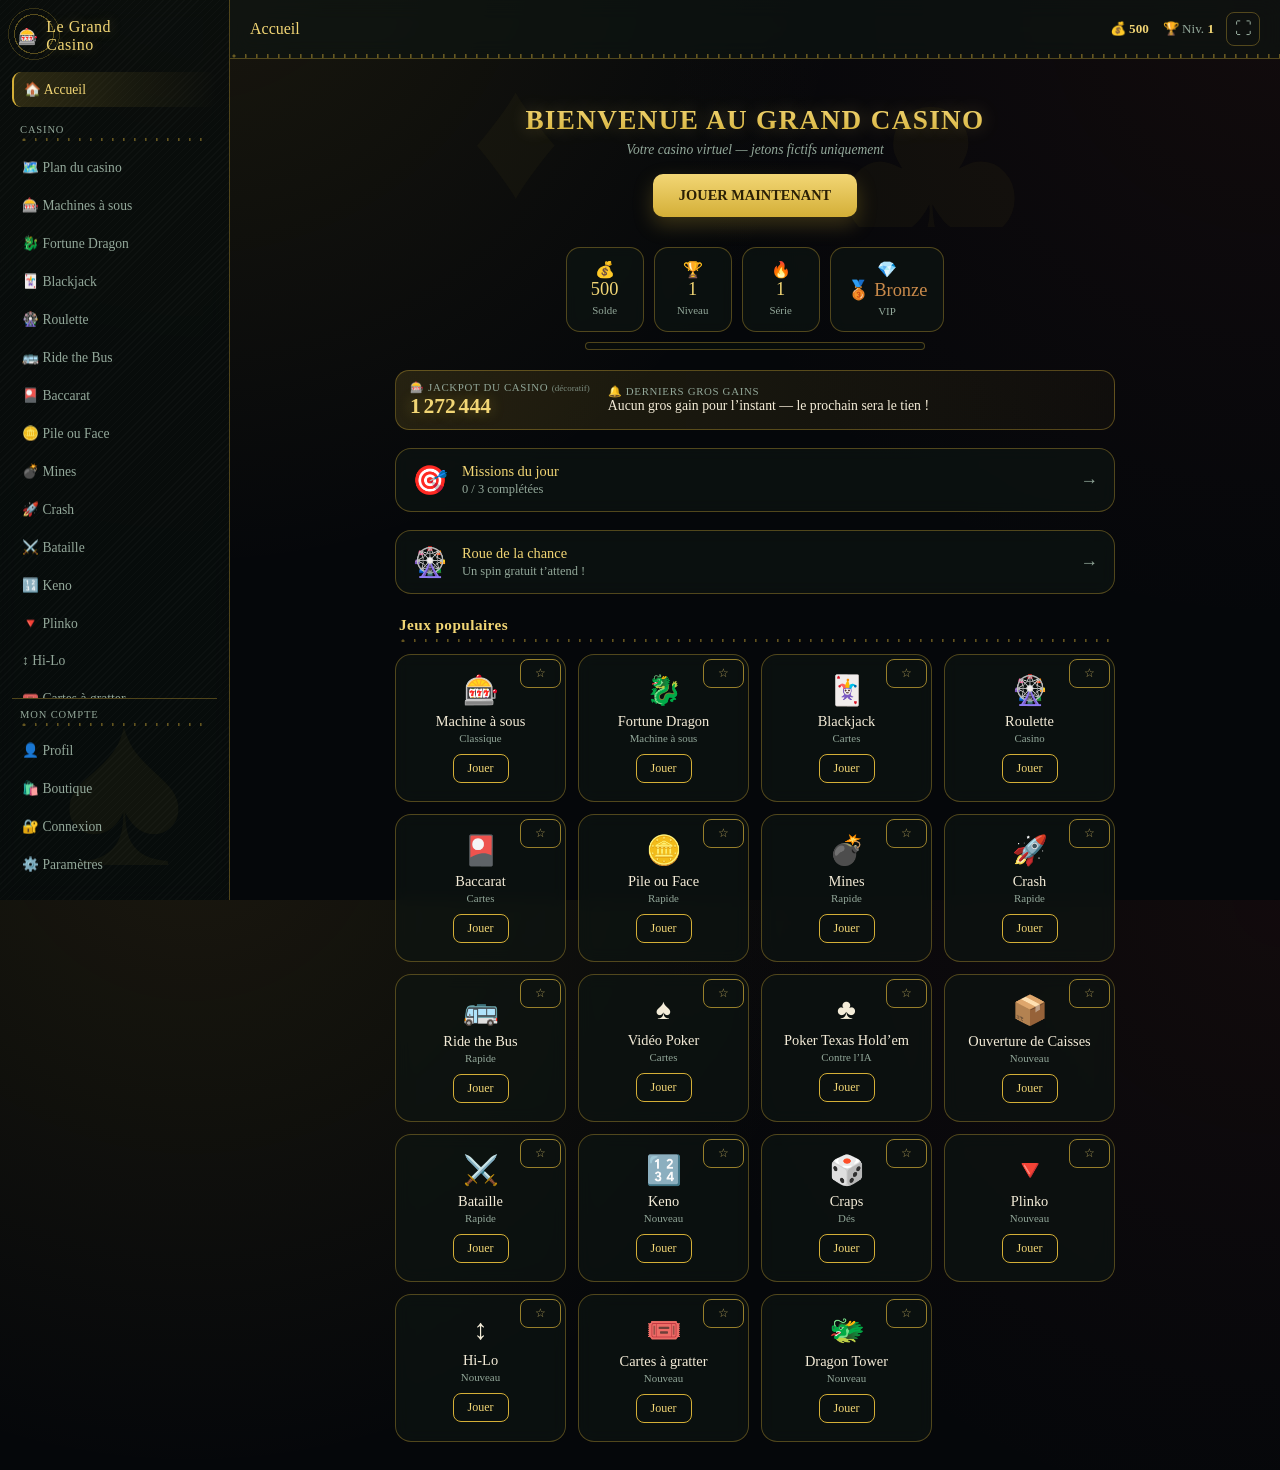
==== index.html @ 948ca74c "Animations plus realistes : distribution par le croupier, roulette, rouleaux, des, piece CARTES (js/" ====
<!DOCTYPE html>
<html lang="fr">
<head>
<meta charset="UTF-8">
<meta name="viewport" content="width=device-width, initial-scale=1.0, viewport-fit=cover">
<title>Le Grand Casino</title>
<meta name="description" content="Casino virtuel 100% fictif — jetons uniquement, aucun argent réel.">
<meta name="theme-color" content="#0c3d2e">
<meta name="mobile-web-app-capable" content="yes">
<meta name="apple-mobile-web-app-capable" content="yes">
<meta name="apple-mobile-web-app-status-bar-style" content="black-translucent">
<meta name="apple-mobile-web-app-title" content="Grand Casino">
<link rel="manifest" href="manifest.json">
<link rel="icon" href="assets/icon-192.png" type="image/png">
<link rel="apple-touch-icon" href="assets/icon-180.png">
<link rel="stylesheet" href="css/base.css">
<link rel="stylesheet" href="css/slots.css">
<link rel="stylesheet" href="css/dragon-slots.css">
<link rel="stylesheet" href="css/blackjack.css">
<link rel="stylesheet" href="css/roulette.css">
<link rel="stylesheet" href="css/bus.css">
<link rel="stylesheet" href="css/baccarat.css">
<link rel="stylesheet" href="css/coinflip.css">
<link rel="stylesheet" href="css/war.css">
<link rel="stylesheet" href="css/keno.css">
<link rel="stylesheet" href="css/plinko.css">
<link rel="stylesheet" href="css/hilo.css">
<link rel="stylesheet" href="css/scratch.css">
<link rel="stylesheet" href="css/tower.css">
<link rel="stylesheet" href="css/extras.css">
<link rel="stylesheet" href="css/wheel.css">
<link rel="stylesheet" href="css/shop.css">
<link rel="stylesheet" href="css/craps.css">
<link rel="stylesheet" href="css/mines.css">
<link rel="stylesheet" href="css/crash.css">
<link rel="stylesheet" href="css/video-poker.css">
<link rel="stylesheet" href="css/cases.css">
<link rel="stylesheet" href="css/poker.css">
<link rel="stylesheet" href="css/friends.css">
<link rel="stylesheet" href="css/avatars.css">
<link rel="stylesheet" href="css/chips.css">
<link rel="stylesheet" href="css/missions.css">
<link rel="stylesheet" href="css/vip.css">
<link rel="stylesheet" href="css/ambiance.css">
<link rel="stylesheet" href="css/floor.css">
<link rel="stylesheet" href="css/halloffame.css">
<link rel="stylesheet" href="css/challenges.css">
<link rel="stylesheet" href="css/account.css">
<link rel="stylesheet" href="css/leaderboard.css">
</head>
<body>
<div id="ambientLayer" class="ambient-layer"></div>
<div id="toastContainer"></div>
<div id="screenFlash" class="screen-flash"></div>
<div id="chHud" class="ch-hud-float" style="display:none">
  <div class="ch-hud-top"><span id="ch-hudGame">—</span><span id="ch-hudTime">0:00</span></div>
  <div class="ch-hud-bal">Solde du défi : <b id="ch-hudBalance">0</b></div>
  <button id="ch-quitBtn">Abandonner</button>
</div>
<div class="shell">

  <aside class="sidebar" id="sidebar">
    <div class="brand">🎰 <span>Le Grand<br>Casino</span></div>
    <nav class="side-nav">
      <button data-view="home" class="active">🏠 Accueil</button>
      <div class="side-section">Casino</div>
      <button data-view="floor">🗺️ Plan du casino</button>
      <button data-view="slots">🎰 Machines à sous</button>
      <button data-view="dragon">🐉 Fortune Dragon</button>
      <button data-view="blackjack">🃏 Blackjack</button>
      <button data-view="roulette">🎡 Roulette</button>
      <button data-view="bus">🚌 Ride the Bus</button>
      <button data-view="baccarat">🎴 Baccarat</button>
      <button data-view="coinflip">🪙 Pile ou Face</button>
      <button data-view="mines">💣 Mines</button>
      <button data-view="crash">🚀 Crash</button>
      <button data-view="war">⚔️ Bataille</button>
      <button data-view="keno">🔢 Keno</button>
      <button data-view="plinko">🔻 Plinko</button>
      <button data-view="hilo">↕️ Hi-Lo</button>
      <button data-view="scratch">🎟️ Cartes à gratter</button>
      <button data-view="tower">🐲 Dragon Tower</button>
      <button data-view="craps">🎲 Craps</button>
      <button data-view="videopoker">♠️ Vidéo Poker</button>
      <button data-view="poker">♣️ Poker (vs IA)</button>
      <button data-view="friends">🤝 Salon entre amis</button>
      <button data-view="cases">📦 Ouverture de Caisses</button>
      <div class="side-section">Quotidien</div>
      <button data-view="wheel">🎡 Roue quotidienne</button>
      <button data-view="daily">🗓️ Défi du jour</button>
      <button data-view="missions">🎯 Missions</button>
      <button data-view="season">🎟️ Pass saisonnier</button>
      <div class="side-section">Progression</div>
      <button data-view="stats">📊 Statistiques</button>
      <button data-view="history">🕘 Historique</button>
      <button data-view="achievements">🏆 Achievements</button>
      <button data-view="vip">💎 Statut VIP</button>
      <button data-view="halloffame">🏆 Hall of Fame</button>
      <button data-view="challenges">🎯 Défis</button>
      <button data-view="weekly">🏅 Tournoi hebdo</button>
      <button data-view="leaderboard">📊 Classement</button>
    </nav>
    <div class="side-bottom">
      <div class="side-section" style="margin:0 8px 4px">Mon compte</div>
      <button data-view="profil">👤 Profil</button>
      <button data-view="shop">🛍️ Boutique</button>
      <button data-view="account">🔐 Connexion</button>
      <button data-view="parametres">⚙️ Paramètres</button>
    </div>
  </aside>
  <div class="sidebar-overlay" id="sidebarOverlay"></div>

  <div class="main">
    <header class="topbar">
      <button class="burger" id="burgerBtn" aria-label="Ouvrir le menu">☰</button>
      <div class="topbar-title" id="viewTitle">Accueil</div>
      <div class="topbar-stats">
        <span>💰 <b id="hdrBalance">500</b></span>
        <span>🏆 Niv. <b id="hdrLevel">1</b></span>
        <span id="hdrCloudBadge" class="hdr-cloud" data-view="account" title="Connexion" style="display:none">☁️</span>
        <span id="hdrOffline" class="hdr-cloud" title="Hors-ligne — tout fonctionne quand même grâce au mode hors-ligne" style="display:none">📡</span>
        <span id="hdrSeason" class="hdr-cloud" style="display:none"></span>
      </div>
      <button class="fs-toggle" id="fsToggleBtn" title="Plein écran" aria-label="Basculer en plein écran" aria-pressed="false">⛶</button>
    </header>

    <main class="content">

      <section class="view active" id="view-home">
        <div class="hero">
          <h1>BIENVENUE AU GRAND CASINO</h1>
          <p>Votre casino virtuel — jetons fictifs uniquement</p>
          <button class="cta" data-view="slots">JOUER MAINTENANT</button>
        </div>
        <div class="stat-chips">
          <div class="chip-stat">💰<span id="home-balance">500</span><small>Solde</small></div>
          <div class="chip-stat">🏆<span id="home-level">1</span><small>Niveau</small></div>
          <div class="chip-stat">🔥<span id="home-streak">1</span><small>Série</small></div>
          <div class="chip-stat">💎<span id="home-vip">Bronze</span><small>VIP</small></div>
        </div>
        <div class="xp-bar-wrap"><div class="xp-bar" id="xpBar"></div></div>
        <div class="home-ticker" id="homeTicker" aria-label="Jackpot et derniers gros gains">
          <div class="ht-jackpot"><span class="ht-label">🎰 Jackpot du casino <small>(décoratif)</small></span><b id="jackpotVal">—</b></div>
          <div class="ht-wins"><span class="ht-label">🔔 Derniers gros gains</span><span id="bigWinsTicker" class="ht-feed"></span></div>
        </div>
        <div class="event-banner" id="event-banner" style="display:none"></div>
        <div class="missions-home-card" data-view="missions">
          <div class="mh-icon">🎯</div>
          <div class="mh-body">
            <div class="mh-title">Missions du jour</div>
            <div class="mh-sub" id="mh-summary">0 / 3 complétées</div>
          </div>
          <span class="mh-arrow">→</span>
        </div>
        <div class="missions-home-card" data-view="wheel" id="wheelHomeCard">
          <div class="mh-icon">🎡</div>
          <div class="mh-body">
            <div class="mh-title">Roue de la chance</div>
            <div class="mh-sub" id="wheel-home-sub">Un spin gratuit t’attend !</div>
          </div>
          <span class="mh-arrow">→</span>
        </div>
        <div id="favSection" style="display:none">
          <h2 class="section-title">Vos favoris</h2>
          <div class="game-grid" id="favGrid"></div>
        </div>
        <h2 class="section-title">Jeux populaires</h2>
        <div class="game-grid" id="popularGrid"></div>
      </section>

      <section class="view" id="view-floor"><div class="panel">
        <div class="scene-header"><span class="sh-icon">🗺️</span><div><div class="sh-name">Plan du casino</div><div class="sh-desc">Balade-toi dans les salles — clique une table ou une zone pour y jouer</div></div></div>
        <div class="floor-stage">
          <div class="floor-scale">
            <div class="floor-plane" id="floor-plane"></div>
          </div>
        </div>
        <p class="floor-hint">Survole une table pour son nom, clique pour t'y installer.</p>
      </div></section>

      <section class="view" id="view-slots"><div class="panel neon-stage">
        <div class="scene-header"><span class="sh-icon">🎰</span><div><div class="sh-name">Machine à sous</div><div class="sh-desc">3 rouleaux, tire le levier et tente le jackpot</div></div></div>
        <div class="cab cab-neon">
          <div class="cab-topper"><div class="cab-marquee"><span class="mq-title">SUPER CHERRY</span><span class="mq-sub">7️⃣ 7️⃣ 7️⃣ &nbsp;=&nbsp; x50</span></div></div>
          <div class="cab-screen">
            <div class="cab-strip"><span>🍒 x3</span><span>🍋 x5</span><span>🔔 x10</span><span>💎 x20</span><span>7️⃣ x50</span></div>
            <div style="display:flex;gap:12px;align-items:stretch">
              <div class="reels" id="s-reels" style="flex:1;margin-bottom:0">
                <div class="reel" id="s-reel0">🍒</div>
                <div class="reel" id="s-reel1">🍒</div>
                <div class="reel" id="s-reel2">🍒</div>
                <div class="win-line" id="s-winline"></div>
              </div>
              <div class="lever-col"><div class="lever-track"><div class="lever-handle" id="s-lever"></div></div><div class="lever-label">Tirer</div></div>
            </div>
            <div class="message" id="s-message">Bonne chance !</div>
          </div>
          <div class="cab-deck">
            <div class="cab-buttons" aria-hidden="true"><i></i><i></i><i></i><i></i><i></i><i></i></div>
            <div class="bet-row" style="margin-bottom:0">
              <div class="bet-group" style="flex:1"><button id="s-betMinus" aria-label="Diminuer la mise">−</button><span class="bet-amount" id="s-betAmount">10</span><button id="s-betPlus" aria-label="Augmenter la mise">+</button></div>
            </div>
          </div>
        </div>
        <div class="kbd-hint" style="margin-top:12px"><kbd>Espace</kbd> pour jouer</div>
        <div class="paytable">
          <div><span>🍒🍒🍒</span><span>x3</span></div>
          <div><span>🍋🍋🍋</span><span>x5</span></div>
          <div><span>🔔🔔🔔</span><span>x10</span></div>
          <div><span>💎💎💎</span><span>x20</span></div>
          <div><span>7️⃣7️⃣7️⃣</span><span>x50</span></div>
        </div>
      </div></section>

      <section class="view" id="view-dragon"><div class="panel dragon-stage">
        <div class="scene-header"><span class="sh-icon">🐉</span><div><div class="sh-name">Fortune Dragon</div><div class="sh-desc">5 rouleaux, 3 lignes, thème chinois — le dragon doré est le symbole jackpot</div></div></div>
        <div class="cab cab-dragon">
          <div class="dr-topper"><span class="dr-fu">福</span><span class="dr-title">FORTUNE DRAGON</span><span class="dr-fu">福</span></div>
          <div class="dr-ticker" aria-hidden="true"><span>🐉 FORTUNE DRAGON — 福 BONNE CHANCE 福 — UNE LIGNE DE DRAGONS D'OR = JACKPOT — TENTEZ VOTRE CHANCE — 🧧 大吉大利 🧧 — </span></div>
          <div class="dr-jackpots">
            <div class="dr-jp dr-grand" id="dr-grandBand"><span>🐉 GRAND</span><b>x60</b></div>
            <div class="dr-jp dr-major"><span>福 MAJOR</span><b>x25</b></div>
            <div class="dr-jp-row">
              <div class="dr-jp dr-minor"><span>🥁 MINOR</span><b>x15</b></div>
              <div class="dr-jp dr-mini"><span>🪙 MINI</span><b>x8</b></div>
            </div>
          </div>
          <div class="dr-screen">
            <div style="display:flex;gap:12px;align-items:stretch">
              <div class="reels" id="sd-reels" style="flex:1;margin-bottom:0">
                <div class="reel" id="sd-reel0"></div>
                <div class="reel" id="sd-reel1"></div>
                <div class="reel" id="sd-reel2"></div>
                <div class="reel" id="sd-reel3"></div>
                <div class="reel" id="sd-reel4"></div>
                <div class="win-line" id="sd-winline"></div>
              </div>
              <div class="lever-col"><div class="lever-track"><div class="lever-handle" id="sd-lever"></div></div><div class="lever-label">Tirer</div></div>
            </div>
            <div class="message" id="sd-message">Bonne chance !</div>
          </div>
          <div class="dr-deck">
            <div class="dr-keys" aria-hidden="true"><i></i><i></i><i></i><i></i><i></i><i></i><i></i></div>
            <div class="bet-row" style="margin-bottom:0">
              <div class="bet-group" style="flex:1"><button id="sd-betMinus" aria-label="Diminuer la mise">−</button><span class="bet-amount" id="sd-betAmount">10</span><button id="sd-betPlus" aria-label="Augmenter la mise">+</button></div>
            </div>
            <div class="dr-slot" aria-hidden="true"></div>
          </div>
          <div class="dr-base" aria-hidden="true">FORTUNE • DRAGON</div>
        </div>
        <div class="kbd-hint" style="margin-top:12px"><kbd>Espace</kbd> pour jouer</div>
        <div class="paytable">
          <div><span>🐱🐱🐱🐱🐱</span><span>x3</span></div>
          <div><span>🏮🏮🏮🏮🏮</span><span>x5</span></div>
          <div><span>🪙🪙🪙🪙🪙</span><span>x8</span></div>
          <div><span>🥁🥁🥁🥁🥁</span><span>x15</span></div>
          <div><span>福福福福福</span><span>x25</span></div>
          <div><span>🐉🐉🐉🐉🐉</span><span>x60</span></div>
          <div style="opacity:.7;font-size:.7em"><span>2+ symboles identiques sur une ligne</span><span>Petite combinaison</span></div>
        </div>
      </div></section>

      <section class="view" id="view-blackjack"><div class="panel">
        <div class="scene-header"><span class="sh-icon">🃏</span><div><div class="sh-name">Blackjack</div><div class="sh-desc">Approche 21 sans dépasser, bats le croupier</div></div></div>
        <div class="mode-switch" data-mode-for="blackjack">
          <button data-mode="ai" class="sel">🤖 Classique (contre l'IA)</button><button data-mode="multi">👥 Multijoueur</button>
        </div>
        <div id="bj-solo">
        <div class="bj-table">
          <div class="dealer" data-dealer="cards"></div>
          <div class="zone"><div class="zone-label"><span>Croupier</span><span id="bj-dealerScore"></span></div><div class="cards" id="bj-dealerCards"></div></div>
          <div class="bj-ai" id="bj-aiSeats"></div>
          <div class="bj-divider"></div>
          <div id="bj-playerZones"></div>
        </div>
        <div class="message" id="bj-message">Place ta mise avec les jetons puis distribue.</div>
        <div class="bj-bet-display">Mise : <span id="bj-betAmount">0</span></div>
        <div class="chip-rail">
          <button class="chip c5" data-value="5">5</button>
          <button class="chip c25" data-value="25">25</button>
          <button class="chip c50" data-value="50">50</button>
          <button class="chip c100" data-value="100">100</button>
          <button class="chip clear" data-value="clear">Effacer</button>
        </div>
        <button class="primary-btn" id="bj-dealBtn" style="width:100%;margin-bottom:6px">DISTRIBUER</button>
        <div class="kbd-hint"><kbd>Espace</kbd> pour distribuer</div>
        <div class="actions">
          <button id="bj-hitBtn" disabled>Tirer</button>
          <button id="bj-standBtn" disabled>Rester</button>
          <button id="bj-doubleBtn" disabled>Doubler</button>
          <button id="bj-splitBtn" disabled>Diviser</button>
        </div>
        </div>

        <div id="bj-multi" style="display:none">
          <div class="pk-mp" id="bjm-mp">
            <span id="bjm-mpInfo"></span>
            <label class="pk-fill"><input type="checkbox" id="bjm-fill" checked> Compléter avec des IA</label>
            <button class="fr-copy" id="bjm-friendsBtn">Salon entre amis</button>
          </div>
          <div class="bj-table">
            <div class="dealer" data-dealer="cards"></div>
            <div class="zone"><div class="zone-label"><span>Croupier</span><span id="bjm-dScore"></span></div><div class="cards" id="bjm-dCards"></div></div>
            <div class="bj-divider"></div>
            <div class="mp-seats" id="bjm-seats"></div>
          </div>
          <div class="message" id="bjm-message">Valide ta mise, puis l'hôte distribue.</div>
          <div class="bet-row" id="bjm-betBox">
            <div class="bet-group"><button id="bjm-betMinus" aria-label="Diminuer la mise">−</button><span class="bet-amount" id="bjm-betAmount">25</span><button id="bjm-betPlus" aria-label="Augmenter la mise">+</button></div>
            <button class="primary-btn" id="bjm-betBtn">VALIDER MA MISE</button>
          </div>
          <div class="actions" id="bjm-actions" style="display:none">
            <button id="bjm-hit">Tirer</button><button id="bjm-stand">Rester</button><button id="bjm-double">Doubler</button>
          </div>
          <button class="primary-btn" id="bjm-dealBtn" style="width:100%;margin-top:8px;display:none">DISTRIBUER (hôte)</button>
          <div class="kbd-hint">Multijoueur : hit / stand / double (pas de split) — les gains suivent les mêmes règles que le Blackjack classique.</div>
        </div>
      </div></section>

      <section class="view" id="view-roulette"><div class="panel">
        <div class="scene-header"><span class="sh-icon">🎡</span><div><div class="sh-name">Roulette</div><div class="sh-desc">Mise sur un numéro, une couleur, une douzaine ou une colonne</div></div></div>
        <div class="dealer" data-dealer="roulette"></div>
        <div class="wheel-3d">
          <div class="wheel-wrap">
            <div class="wheel-pointer"></div>
            <div class="wheel" id="r-wheel"></div>
            <div class="ball-orbit" id="r-ballOrbit"><div class="ball"></div></div>
            <div class="wheel-center"></div>
          </div>
        </div>
        <div class="wheel-result-text" id="r-resultText">–</div>
        <div class="rl-history" id="r-history"></div>
        <div class="message" id="r-message">Choisis ta mise, puis lance la roulette.</div>

        <div class="rl-table-scroll">
          <div class="rl-table">
            <button class="rl-zero" id="r-zero" data-num="0">0</button>
            <div class="rl-numbers" id="r-numbersGrid"></div>
            <div class="rl-cols">
              <button class="rl-col" data-bet="colonne1">2 to 1</button>
              <button class="rl-col" data-bet="colonne2">2 to 1</button>
              <button class="rl-col" data-bet="colonne3">2 to 1</button>
            </div>
          </div>
          <div class="rl-outside-row">
            <button class="rl-out" data-bet="douzaine1">1st 12</button>
            <button class="rl-out" data-bet="douzaine2">2nd 12</button>
            <button class="rl-out" data-bet="douzaine3">3rd 12</button>
          </div>
          <div class="rl-outside-row rl-outside-row-6">
            <button class="rl-out" data-bet="manque">1 to 18</button>
            <button class="rl-out rl-parity" data-bet="pair">PAIR</button>
            <button class="rl-out rl-color rl-color-red" data-bet="rouge"><span class="rl-diamond"></span></button>
            <button class="rl-out rl-color rl-color-black" data-bet="noir"><span class="rl-diamond"></span></button>
            <button class="rl-out rl-parity" data-bet="impair">IMPAIR</button>
            <button class="rl-out" data-bet="passe">19 to 36</button>
          </div>
        </div>

        <div class="bet-row">
          <div class="bet-group"><button id="r-betMinus" aria-label="Diminuer la mise">−</button><span class="bet-amount" id="r-betAmount">20</span><button id="r-betPlus" aria-label="Augmenter la mise">+</button></div>
          <button class="primary-btn" id="r-spinBtn">LANCER</button>
        </div>
        <div class="kbd-hint"><kbd>Espace</kbd> pour lancer</div>
      </div></section>

      <section class="view" id="view-bus"><div class="panel">
        <div class="scene-header"><span class="sh-icon">🚌</span><div><div class="sh-name">Ride the Bus</div><div class="sh-desc">4 étapes, encaisse quand tu veux ou tente le jackpot</div></div></div>
        <div class="mode-switch" data-mode-for="bus">
          <button data-mode="ai" class="sel">🤖 Classique (contre l'IA)</button><button data-mode="multi">👥 Multijoueur</button>
        </div>
        <div id="bus-solo">
        <div class="bus-progress" id="bus-progress">
          <div class="bus-dot" id="bus-dot0"></div><div class="bus-dot" id="bus-dot1"></div><div class="bus-dot" id="bus-dot2"></div><div class="bus-dot" id="bus-dot3"></div>
        </div>
        <div class="bus-stage" id="bus-stage">Étape 1 : rouge ou noir ?</div>
        <div class="bj-table"><div class="dealer" data-dealer="cards"></div><div class="bus-cards" id="bus-cards"></div></div>
        <div class="bus-rivals" id="bus-rivals"></div>
        <div class="bus-mult" id="bus-mult">Multiplicateur : x1</div>
        <div class="message" id="bus-message">Place ta mise pour monter dans le bus.</div>
        <div class="bet-row">
          <div class="bet-group"><button id="bus-betMinus" aria-label="Diminuer la mise">−</button><span class="bet-amount" id="bus-betAmount">15</span><button id="bus-betPlus" aria-label="Augmenter la mise">+</button></div>
          <button class="primary-btn" id="bus-startBtn">MONTER</button>
        </div>
        <div class="kbd-hint"><kbd>Espace</kbd> pour monter</div>
        <div class="actions" id="bus-actions" style="display:none"></div>
        </div>

        <div id="bus-multi" style="display:none">
          <div class="pk-mp" id="bsm-mp">
            <span id="bsm-mpInfo"></span>
            <label class="pk-fill"><input type="checkbox" id="bsm-fill" checked> Ajouter les rivaux IA</label>
            <button class="fr-copy" id="bsm-friendsBtn">Salon entre amis</button>
          </div>
          <div class="bus-stage" id="bsm-stage">Valide ta mise, puis l'hôte lance le bus.</div>
          <div class="bj-table"><div class="dealer" data-dealer="cards"></div><div class="bus-cards" id="bsm-cards"></div></div>
          <div class="bus-mult" id="bsm-mult"></div>
          <div class="mp-seats mp-seats-col" id="bsm-seats"></div>
          <div class="message" id="bsm-message"></div>
          <div class="bet-row" id="bsm-betBox">
            <div class="bet-group"><button id="bsm-betMinus" aria-label="Diminuer la mise">−</button><span class="bet-amount" id="bsm-betAmount">15</span><button id="bsm-betPlus" aria-label="Augmenter la mise">+</button></div>
            <button class="primary-btn" id="bsm-betBtn">VALIDER MA MISE</button>
          </div>
          <div class="actions" id="bsm-actions" style="display:none"></div>
          <button class="primary-btn" id="bsm-dealBtn" style="width:100%;margin-top:8px;display:none">LANCER LE BUS (hôte)</button>
        </div>
      </div></section>

      <section class="view" id="view-baccarat"><div class="panel">
        <div class="scene-header"><span class="sh-icon">🎴</span><div><div class="sh-name">Baccarat</div><div class="sh-desc">Player, Banker ou Tie — le plus proche de 9 gagne</div></div></div>
        <div class="mode-switch">
          <button data-view="baccarat" class="sel">🤖 Classique (contre l'IA)</button><button data-view="friends">👥 Multijoueur</button>
        </div>
        <div class="bj-table">
          <div class="dealer" data-dealer="cards"></div>
          <div class="zone"><div class="zone-label"><span>Banker</span><span id="bc-bankerScore"></span></div><div class="cards" id="bc-bankerCards"></div></div>
          <div class="bj-divider"></div>
          <div class="zone"><div class="zone-label"><span>Player</span><span id="bc-playerScore"></span></div><div class="cards" id="bc-playerCards"></div></div>
        </div>
        <div class="bc-ai" id="bc-aiSeats"></div>
        <div class="message" id="bc-message">Choisis Player, Banker ou Tie.</div>
        <div class="roulette-grid" id="bc-mainBets">
          <button data-bet="player">Player</button><button data-bet="banker">Banker</button><button data-bet="tie">Tie</button>
        </div>
        <div class="roulette-grid" style="grid-template-columns:repeat(2,1fr);margin-top:6px">
          <button id="bc-sidePlayer" data-side-bet="player">🃏 Paire Joueur · 10🪙 · 11:1</button>
          <button id="bc-sideBanker" data-side-bet="banker">🃏 Paire Banquier · 10🪙 · 11:1</button>
        </div>
        <div class="bet-row">
          <div class="bet-group"><button id="bc-betMinus" aria-label="Diminuer la mise">−</button><span class="bet-amount" id="bc-betAmount">25</span><button id="bc-betPlus" aria-label="Augmenter la mise">+</button></div>
          <button class="primary-btn" id="bc-dealBtn">DISTRIBUER</button>
        </div>
        <div class="kbd-hint"><kbd>Espace</kbd> pour distribuer</div>
      </div></section>

      <section class="view" id="view-coinflip"><div class="panel">
        <div class="scene-header"><span class="sh-icon">🪙</span><div><div class="sh-name">Pile ou Face</div><div class="sh-desc">50/50, simple et rapide, double ta mise</div></div></div>
        <div style="text-align:center;margin-bottom:12px">
          <div class="coin-3d" id="cf-coin">
            <div class="coin-inner">
              <div class="coin-face coin-pile">PILE</div>
              <div class="coin-face coin-tails">FACE</div>
            </div>
          </div>
        </div>
        <div class="message" id="cf-message">Choisis Pile ou Face.</div>
        <div class="roulette-grid" style="grid-template-columns:repeat(2,1fr)">
          <button data-side="pile">Pile</button><button data-side="face">Face</button>
        </div>
        <div class="bet-row">
          <div class="bet-group"><button id="cf-betMinus" aria-label="Diminuer la mise">−</button><span class="bet-amount" id="cf-betAmount">20</span><button id="cf-betPlus" aria-label="Augmenter la mise">+</button></div>
          <button class="primary-btn" id="cf-flipBtn">LANCER</button>
        </div>
        <div class="kbd-hint"><kbd>Espace</kbd> pour lancer</div>
      </div></section>

      <section class="view" id="view-war"><div class="panel">
        <div class="scene-header"><span class="sh-icon">⚔️</span><div><div class="sh-name">Bataille</div><div class="sh-desc">Une carte chacun, la plus haute gagne — égalité = guerre !</div></div></div>
        <div class="bj-table">
          <div class="dealer" data-dealer="cards"></div>
          <div class="zone"><div class="zone-label"><span>Croupier</span></div><div class="cards" id="wr-dealerCard"></div></div>
          <div class="bj-divider"></div>
          <div class="zone"><div class="zone-label"><span>Toi</span></div><div class="cards" id="wr-playerCard"></div></div>
        </div>
        <div class="message" id="wr-message">Place ta mise et lance la bataille.</div>
        <div class="bet-row">
          <div class="bet-group"><button id="wr-betMinus" aria-label="Diminuer la mise">−</button><span class="bet-amount" id="wr-betAmount">20</span><button id="wr-betPlus" aria-label="Augmenter la mise">+</button></div>
          <button class="primary-btn" id="wr-playBtn">JOUER</button>
        </div>
        <div class="kbd-hint"><kbd>Espace</kbd> pour jouer</div>
        <div class="paytable">
          <div><span>Carte la plus haute</span><span>x2</span></div>
          <div><span>Guerre gagnée</span><span>x3</span></div>
        </div>
      </div></section>

      <section class="view" id="view-keno"><div class="panel">
        <div class="scene-header"><span class="sh-icon">🔢</span><div><div class="sh-name">Keno</div><div class="sh-desc">Choisis jusqu'à 10 numéros, 10 sont tirés — plus tu en devines, plus tu gagnes</div></div></div>
        <div class="kn-grid" id="kn-grid"></div>
        <div class="message" id="kn-message">Choisis tes numéros (jusqu'à 10), puis tire.</div>
        <div class="paytable" id="kn-paytable"></div>
        <div class="bet-row">
          <div class="bet-group"><button id="kn-betMinus" aria-label="Diminuer la mise">−</button><span class="bet-amount" id="kn-betAmount">20</span><button id="kn-betPlus" aria-label="Augmenter la mise">+</button></div>
          <button class="primary-btn" id="kn-drawBtn">TIRER</button>
        </div>
        <div class="kbd-hint"><kbd>Espace</kbd> pour tirer</div>
      </div></section>

      <section class="view" id="view-craps"><div class="panel">
        <div class="scene-header"><span class="sh-icon">🎲</span><div><div class="sh-name">Craps</div><div class="sh-desc">Pass line : 7 ou 11 gagne d'entrée, sinon fais le point avant un 7</div></div></div>
        <div class="cp-stage">
          <div class="cp-dice" id="cp-dice"><div class="die" id="cp-die1"></div><div class="die" id="cp-die2"></div></div>
          <div class="cp-point-box"><div class="cp-point-label">Point</div><div class="cp-point-value" id="cp-point">–</div></div>
        </div>
        <div class="message" id="cp-message">Place ta mise et lance les dés.</div>
        <div class="bet-row">
          <div class="bet-group"><button id="cp-betMinus" aria-label="Diminuer la mise">−</button><span class="bet-amount" id="cp-betAmount">20</span><button id="cp-betPlus" aria-label="Augmenter la mise">+</button></div>
          <button class="primary-btn" id="cp-rollBtn">LANCER</button>
        </div>
        <div class="kbd-hint"><kbd>Espace</kbd> pour lancer</div>
        <div class="paytable">
          <div><span>Naturel (7 ou 11 au premier lancer)</span><span>x2</span></div>
          <div><span>Point refait avant un 7</span><span>x2</span></div>
          <div><span>Craps (2, 3 ou 12 au premier lancer)</span><span>Perdu</span></div>
          <div><span>Seven out (7 avant le point)</span><span>Perdu</span></div>
        </div>
      </div></section>

      <section class="view" id="view-plinko"><div class="panel">
        <div class="scene-header"><span class="sh-icon">🔻</span><div><div class="sh-name">Plinko</div><div class="sh-desc">Lâche la bille : elle rebondit sur les picots et tombe dans une case multiplicatrice</div></div></div>
        <div class="pl-stage"><canvas id="pl-canvas" width="560" height="410" aria-label="Plateau de Plinko"></canvas></div>
        <div class="message" id="pl-message">Choisis ton risque, ta mise, puis lâche la bille.</div>
        <div class="roulette-grid" id="pl-risk" style="grid-template-columns:repeat(3,1fr)">
          <button data-risk="faible">Risque faible</button><button data-risk="moyen" class="sel">Risque moyen</button><button data-risk="eleve">Risque élevé</button>
        </div>
        <div class="bet-row">
          <div class="bet-group"><button id="pl-betMinus" aria-label="Diminuer la mise">−</button><span class="bet-amount" id="pl-betAmount">20</span><button id="pl-betPlus" aria-label="Augmenter la mise">+</button></div>
          <button class="primary-btn" id="pl-dropBtn">LÂCHER</button>
        </div>
        <div class="kbd-hint"><kbd>Espace</kbd> pour lâcher — plus le risque est élevé, plus les bords paient (jusqu'à x100) et moins le centre rend</div>
      </div></section>

      <section class="view" id="view-hilo"><div class="panel">
        <div class="scene-header"><span class="sh-icon">↕️</span><div><div class="sh-name">Hi-Lo</div><div class="sh-desc">Plus haut ou plus bas ? Enchaîne les bonnes réponses et encaisse quand tu veux</div></div></div>
        <div class="bj-table">
          <div class="dealer" data-dealer="cards"></div>
          <div class="hl-stage">
            <div class="cards" id="hl-card"></div>
            <div class="hl-trail" id="hl-trail"></div>
          </div>
        </div>
        <div class="hl-stats"><span>Multiplicateur <b id="hl-mult">1.00</b></span><span>Gain possible <b id="hl-potential">0</b></span></div>
        <div class="message" id="hl-message">Place ta mise et tire la première carte.</div>
        <div class="hl-actions" id="hl-actions">
          <button class="primary-btn" id="hl-hiBtn">▲ Plus haut</button>
          <button class="primary-btn" id="hl-loBtn">▼ Plus bas</button>
          <button class="fr-copy" id="hl-cashBtn" style="flex:1 1 100%">Encaisser</button>
        </div>
        <div class="bet-row">
          <div class="bet-group"><button id="hl-betMinus" aria-label="Diminuer la mise">−</button><span class="bet-amount" id="hl-betAmount">20</span><button id="hl-betPlus" aria-label="Augmenter la mise">+</button></div>
          <button class="primary-btn" id="hl-startBtn">TIRER</button>
        </div>
        <div class="kbd-hint"><kbd>Espace</kbd> pour tirer — probabilités calculées sur les cartes restantes, égalité = perdu, as = carte la plus haute</div>
      </div></section>

      <section class="view" id="view-scratch"><div class="panel">
        <div class="scene-header"><span class="sh-icon">🎟️</span><div><div class="sh-name">Cartes à gratter</div><div class="sh-desc">Gratte les 9 cases : trois symboles identiques et c'est gagné</div></div></div>
        <div class="sc-grid" id="sc-grid"></div>
        <div class="message" id="sc-message">Achète un ticket, puis gratte-le.</div>
        <div class="bet-row">
          <div class="bet-group"><button id="sc-betMinus" aria-label="Diminuer la mise">−</button><span class="bet-amount" id="sc-betAmount">20</span><button id="sc-betPlus" aria-label="Augmenter la mise">+</button></div>
          <button class="primary-btn" id="sc-buyBtn">ACHETER UN TICKET</button>
        </div>
        <button class="fr-copy" id="sc-allBtn" style="width:100%;display:none">Tout gratter d'un coup</button>
        <div class="kbd-hint"><kbd>Espace</kbd> pour acheter</div>
        <div class="paytable">
          <div><span>🍒 x3</span><span>x2</span></div><div><span>🍋 x3</span><span>x3</span></div><div><span>🔔 x3</span><span>x5</span></div>
          <div><span>⭐ x3</span><span>x10</span></div><div><span>7️⃣ x3</span><span>x25</span></div><div><span>💎 x3</span><span>x100</span></div>
        </div>
      </div></section>

      <section class="view" id="view-tower"><div class="panel">
        <div class="scene-header"><span class="sh-icon">🐲</span><div><div class="sh-name">Dragon Tower</div><div class="sh-desc">Grimpe étage par étage : choisis la bonne case et évite les flammes</div></div></div>
        <div class="roulette-grid" id="tw-diff" style="grid-template-columns:repeat(3,1fr)">
          <button data-diff="facile">Facile</button><button data-diff="moyen" class="sel">Moyen</button><button data-diff="difficile">Difficile</button>
        </div>
        <div class="tw-live"><span>Multiplicateur <b id="tw-mult">1.00</b></span><span>Gain possible <b id="tw-potential">0</b></span></div>
        <div class="tw-tower" id="tw-tower"></div>
        <div class="message" id="tw-message">Choisis la difficulté, ta mise, puis lance l'ascension.</div>
        <div class="hl-actions" id="tw-actions"><button class="primary-btn" id="tw-cashBtn" style="flex:1 1 100%">Encaisser</button></div>
        <div class="bet-row">
          <div class="bet-group"><button id="tw-betMinus" aria-label="Diminuer la mise">−</button><span class="bet-amount" id="tw-betAmount">20</span><button id="tw-betPlus" aria-label="Augmenter la mise">+</button></div>
          <button class="primary-btn" id="tw-startBtn">COMMENCER</button>
        </div>
        <div class="kbd-hint"><kbd>Espace</kbd> pour commencer — facile 4 cases/1 piège (9 étages), moyen 3 cases/1 piège (8), difficile 2 cases/1 piège (6)</div>
      </div></section>

      <section class="view" id="view-mines"><div class="panel">
        <div class="scene-header"><span class="sh-icon">💣</span><div><div class="sh-name">Mines</div><div class="sh-desc">Révèle des cases, évite les mines, encaisse à temps</div></div></div>
        <div class="message" id="mn-message">Choisis le nombre de mines puis lance la partie.</div>
        <div class="roulette-grid">
          <button data-mines="3" class="sel">3 mines</button><button data-mines="5">5 mines</button><button data-mines="8">8 mines</button>
        </div>
        <div class="mines-grid" id="mn-grid"></div>
        <div class="bj-bet-display">Gain potentiel : <span id="mn-potential">0</span> (x<span id="mn-mult">1.00</span>)</div>
        <details class="info-disclosure">
          <summary>ⓘ Comment est calculé le multiplicateur ?</summary>
          <p id="mn-infoDetail">Le multiplicateur suit les probabilités réelles : à chaque case sûre révélée, il est multiplié par (cases restantes) / (cases sûres restantes parmi elles), avec une marge de la maison de 3% (facteur ×0,97). Moins il reste de cases sûres par rapport au total, plus il grimpe vite.</p>
        </details>
        <div class="bet-row">
          <div class="bet-group"><button id="mn-betMinus" aria-label="Diminuer la mise">−</button><span class="bet-amount" id="mn-betAmount">20</span><button id="mn-betPlus" aria-label="Augmenter la mise">+</button></div>
          <button class="primary-btn" id="mn-startBtn">JOUER</button>
        </div>
        <div class="kbd-hint"><kbd>Espace</kbd> pour jouer</div>
        <div class="actions" id="mn-actions" style="display:none"><button id="mn-cashoutBtn">Encaisser</button></div>
      </div></section>

      <section class="view" id="view-crash"><div class="panel">
        <div class="scene-header"><span class="sh-icon">🚀</span><div><div class="sh-name">Crash</div><div class="sh-desc">Le multiplicateur grimpe, encaisse avant le crash</div></div></div>
        <div class="mode-switch" data-mode-for="crash">
          <button data-mode="ai" class="sel">🤖 Classique</button><button data-mode="multi">👥 Multijoueur</button>
        </div>
        <div id="crash-solo">
        <div class="crash-display">
          <div class="crash-mult" id="cr-mult">x1.00</div>
          <div class="crash-graph-wrap">
            <svg id="cr-svg" viewBox="0 0 300 160" preserveAspectRatio="none">
              <defs><linearGradient id="crGrad" x1="0" y1="0" x2="1" y2="0"><stop offset="0%" stop-color="#d4af37"/><stop offset="100%" stop-color="#4fce85"/></linearGradient></defs>
              <polyline id="cr-line" points="" fill="none" stroke="url(#crGrad)" stroke-width="3"/>
            </svg>
            <div class="crash-rocket" id="cr-rocket">🚀</div>
          </div>
          <div class="crash-history" id="cr-history"></div>
        </div>
        <details class="info-disclosure">
          <summary>ⓘ Comment est calculé le point de crash ?</summary>
          <p id="cr-infoDetail">Le point de crash est tiré au hasard à chaque manche avec la formule 0,99 / (1 − r), où r est un nombre aléatoire entre 0 et 1 (résultat plafonné à x50).</p>
        </details>
        <div class="message" id="cr-message">Place ta mise puis lance la fusée.</div>
        <div class="bet-row">
          <div class="bet-group"><button id="cr-betMinus" aria-label="Diminuer la mise">−</button><span class="bet-amount" id="cr-betAmount">20</span><button id="cr-betPlus" aria-label="Augmenter la mise">+</button></div>
          <button class="primary-btn" id="cr-startBtn">LANCER</button>
        </div>
        <div class="kbd-hint"><kbd>Espace</kbd> pour jouer</div>
        <div class="actions" id="cr-actions" style="display:none"><button id="cr-cashoutBtn">Encaisser</button></div>
        </div>

        <div id="crash-multi" style="display:none">
          <div class="pk-mp" id="crm-mp">
            <span id="crm-mpInfo"></span>
            <button class="fr-copy" id="crm-friendsBtn">Salon entre amis</button>
          </div>
          <div class="crash-display">
            <div class="crash-mult" id="crm-mult">x1.00</div>
            <div class="crash-graph-wrap">
              <svg id="crm-svg" viewBox="0 0 300 160" preserveAspectRatio="none">
                <defs><linearGradient id="crmGrad" x1="0" y1="0" x2="1" y2="0"><stop offset="0%" stop-color="#d4af37"/><stop offset="100%" stop-color="#4fce85"/></linearGradient></defs>
                <polyline id="crm-line" points="" fill="none" stroke="url(#crmGrad)" stroke-width="3"/>
              </svg>
              <div class="crash-rocket" id="crm-rocket">🚀</div>
            </div>
            <div class="crash-history" id="crm-history"></div>
          </div>
          <div id="crm-seats" class="fr-players"></div>
          <div class="message" id="crm-message">Valide ta mise, puis l'hôte lance la fusée.</div>
          <div class="bet-row" id="crm-betBox">
            <div class="bet-group"><button id="crm-betMinus" aria-label="Diminuer la mise">−</button><span class="bet-amount" id="crm-betAmount">20</span><button id="crm-betPlus" aria-label="Augmenter la mise">+</button></div>
            <button class="primary-btn" id="crm-betBtn">VALIDER MA MISE</button>
          </div>
          <div class="actions" id="crm-actions" style="display:none"><button id="crm-cashoutBtn">Encaisser</button></div>
          <button class="primary-btn" id="crm-startBtn" style="width:100%;margin-top:8px;display:none">LANCER LA FUSÉE (hôte)</button>
        </div>
      </div></section>

      <section class="view" id="view-videopoker"><div class="panel">
        <div class="scene-header"><span class="sh-icon">♠️</span><div><div class="sh-name">Vidéo Poker</div><div class="sh-desc">Jacks or Better — garde tes cartes, échange le reste, forme la meilleure main</div></div></div>
        <div class="demo-row">
          <div class="demo-banner" id="vp-demoBanner">🎓 Partie d'essai — jetons fictifs, solde : <b id="vp-demoBal">500</b> (ton solde réel n'est pas touché)</div>
          <button class="fr-copy" id="vp-demoBtn">🎓 Partie d'essai</button>
        </div>
        <div class="bj-table">
          <div class="vp-cards" id="vp-cards"></div>
        </div>
        <div class="message" id="vp-message">Place ta mise puis distribue.</div>
        <div class="vp-paytable" id="vp-paytable">
          <div data-mult="800"><span>Quinte Flush Royale</span><span>x800</span></div>
          <div data-mult="50"><span>Quinte Flush</span><span>x50</span></div>
          <div data-mult="25"><span>Carré</span><span>x25</span></div>
          <div data-mult="9"><span>Full</span><span>x9</span></div>
          <div data-mult="6"><span>Couleur</span><span>x6</span></div>
          <div data-mult="4"><span>Quinte</span><span>x4</span></div>
          <div data-mult="3"><span>Brelan</span><span>x3</span></div>
          <div data-mult="2"><span>Deux Paires</span><span>x2</span></div>
          <div data-mult="1"><span>Paire de Valets ou mieux</span><span>x1</span></div>
        </div>
        <div class="bet-row">
          <div class="bet-group"><button id="vp-betMinus" aria-label="Diminuer la mise">−</button><span class="bet-amount" id="vp-betAmount">20</span><button id="vp-betPlus" aria-label="Augmenter la mise">+</button></div>
          <button class="primary-btn" id="vp-dealBtn">DISTRIBUER</button>
        </div>
        <div class="kbd-hint"><kbd>Espace</kbd> pour distribuer / échanger</div>
      </div></section>

      <section class="view" id="view-poker"><div class="panel">
        <div class="scene-header"><span class="sh-icon">♣️</span><div><div class="sh-name">Poker Texas Hold'em</div><div class="sh-desc">Affronte 3 joueurs IA — blinds, relances, tapis et abattage</div></div></div>
        <div class="demo-row">
          <div class="demo-banner" id="pk-demoBanner">🎓 Partie d'essai — jetons fictifs, solde : <b id="pk-demoBal">500</b> (ton solde réel n'est pas touché)</div>
          <button class="fr-copy" id="pk-demoBtn">🎓 Partie d'essai</button>
        </div>
        <div class="demo-row">
          <div class="demo-banner" id="pk-tourBanner">🏆 Sit &amp; Go — <span id="pk-tourInfo"></span></div>
          <button class="fr-copy" id="pk-tourBtn">🏆 Sit &amp; Go — 100 🪙</button>
        </div>
        <div class="mode-switch" data-mode-for="poker">
          <button data-mode="ai" class="sel">🤖 Classique (contre l'IA)</button><button data-mode="multi">👥 Multijoueur</button>
        </div>
        <div class="roulette-grid" id="pk-tables">
          <button data-sb="5">Blinds 5/10</button><button data-sb="10" class="sel">Blinds 10/20</button><button data-sb="25">Blinds 25/50</button>
        </div>
        <div class="pk-mp" id="pk-mp" style="display:none">
          <span id="pk-mpInfo"></span>
          <label class="pk-fill"><input type="checkbox" id="pk-fill" checked> Compléter avec des IA</label>
          <button class="fr-copy" id="pk-friendsBtn">Salon entre amis</button>
        </div>
        <div class="bj-table pk-table">
          <div class="dealer" data-dealer="cards"></div>
          <div class="pk-seats" id="pk-seats"></div>
          <div class="pk-center"><div class="pk-pot" id="pk-pot">Pot : 0</div><div class="pk-potchips" id="pk-potChips"></div><div class="pk-board" id="pk-board"></div></div>
          <div id="pk-me"></div>
        </div>
        <div class="message" id="pk-message">Choisis tes blinds puis lance une main.</div>
        <div class="pk-actions" id="pk-actions" style="display:none">
          <div class="actions"><button id="pk-foldBtn">Se coucher</button><button id="pk-callBtn">Suivre</button></div>
          <div id="pk-raiseBox">
            <div class="actions pk-quick"><button data-q="min">Min</button><button data-q="half">½ pot</button><button data-q="pot">Pot</button><button data-q="allin">Tapis</button></div>
            <div class="bet-row">
              <div class="bet-group"><button id="pk-rMinus" aria-label="Diminuer la relance">−</button><span class="bet-amount" id="pk-rAmount">40</span><button id="pk-rPlus" aria-label="Augmenter la relance">+</button></div>
              <button class="primary-btn" id="pk-raiseBtn">RELANCER</button>
            </div>
          </div>
        </div>
        <div class="bet-row" id="pk-dealRow"><button class="primary-btn" id="pk-dealBtn" style="flex:1">NOUVELLE MAIN</button></div>
        <div class="kbd-hint"><kbd>Espace</kbd> pour lancer une main</div>
        <details class="info-disclosure">
          <summary>ⓘ Comment fonctionne le Sit &amp; Go ?</summary>
          <p>Tu paies 100 jetons pour t'inscrire et reçois 1000 jetons de tournoi (séparés de ton solde). Les blinds montent toutes les 4 mains ; un joueur à zéro est éliminé. Prix : 1er = 280 jetons, 2e = 100 jetons (inscription remboursée), 3e et 4e = rien. Le tournoi compte pour tes stats une seule fois, à la fin. Disponible contre les IA uniquement.</p>
        </details>
        <details class="info-disclosure">
          <summary>ⓘ Comment jouent les IA ?</summary>
          <p>Marco (agressif), Léa (prudente) et Victor (équilibré) ne voient jamais tes cartes : chacun estime sa probabilité de gagner par simulation (quelques centaines de tirages) à partir de ses seules cartes et du tableau, la compare à la cote du pot, puis suit, relance ou se couche selon son style. Les piles des IA sont virtuelles et se recavent seules ; seul ton solde est réel (fictif). Pots annexes gérés en cas de tapis.</p>
        </details>
      </div></section>

      <section class="view" id="view-friends"><div class="panel">
        <div class="scene-header"><span class="sh-icon">🤝</span><div><div class="sh-name">Salon entre amis</div><div class="sh-desc">Baccarat en direct avec tes copains — connexion directe entre navigateurs, sans serveur</div></div></div>

        <div class="mode-switch">
          <button data-view="baccarat">🤖 Classique (contre l'IA)</button><button data-view="friends" class="sel">👥 Multijoueur</button>
        </div>
        <div id="fr-setup">
          <div class="roulette-grid" style="grid-template-columns:repeat(2,1fr)">
            <button id="fr-createBtn">Créer un salon</button><button id="fr-joinBtn">Rejoindre un salon</button>
          </div>
          <label class="fr-stun"><input type="checkbox" id="fr-stun" checked> Jouer via Internet (serveurs STUN pour trouver ton adresse, et relais TURN en secours si la connexion directe est impossible — les données restent chiffrées de bout en bout). Décoche pour jouer seulement sur le même réseau.</label>
          <div id="fr-guestBox" style="display:none">
            <div id="fr-quickJoinBox">
              <label class="fr-label" for="fr-quickCode">Code du salon (6 caractères, donné par ton hôte)</label>
              <input type="text" id="fr-quickCode" maxlength="6" placeholder="EX. 7K2PQT" autocomplete="off" autocapitalize="characters" class="fr-code-input">
              <button class="primary-btn" id="fr-quickJoinBtn" style="width:100%;margin:8px 0">Rejoindre avec le code</button>
            </div>
            <details class="info-disclosure fr-advanced">
              <summary>Mode avancé (code / lien / QR manuels)</summary>
              <label class="fr-label" for="fr-offerIn">Code d'invitation de l'hôte</label>
              <textarea id="fr-offerIn" rows="3" placeholder="GC1:..."></textarea>
              <button class="primary-btn" id="fr-genAnswerBtn" style="width:100%;margin:8px 0">Générer ma réponse</button>
              <div id="fr-answerBox" style="display:none">
                <label class="fr-label" for="fr-answer">Ma réponse — à envoyer à l'hôte</label>
                <textarea id="fr-answer" rows="3" readonly></textarea>
                <div class="fr-share-row"><button data-copy="fr-answer" class="fr-copy">Copier le code</button><button class="fr-copy" id="fr-answerLinkBtn">Copier le lien</button><button class="fr-copy" id="fr-answerQrBtn">Afficher le QR code</button></div>
                <div class="fr-qr" id="fr-answerQr" style="display:none"></div>
              </div>
            </details>
          </div>
        </div>

        <div id="fr-table" style="display:none">
          <div id="fr-hostBox" style="display:none">
            <div class="fr-count" id="fr-count">0 / 4 amis connectés</div>
            <div id="fr-quickInviteBox">
              <button class="primary-btn" id="fr-quickInviteBtn" style="width:100%;margin-bottom:8px">⚡ Générer un code rapide</button>
              <div id="fr-quickCodeBox" style="display:none;text-align:center;margin-bottom:12px">
                <div style="font-size:.7rem;color:var(--muted);text-transform:uppercase;letter-spacing:.08em">Code du salon</div>
                <div id="fr-roomCode" class="fr-room-code">------</div>
                <div style="font-size:.76rem;color:var(--muted)">Donne ce code à ton ami — il le saisit dans « Rejoindre un salon ».</div>
              </div>
            </div>
            <details class="info-disclosure fr-advanced">
              <summary>Mode avancé (code / lien / QR manuels)</summary>
              <button class="primary-btn" id="fr-inviteBtn" style="width:100%;margin-bottom:8px">Inviter un ami</button>
              <div id="fr-inviteBox" style="display:none">
                <label class="fr-label" for="fr-offer">1. Code d'invitation — envoie-le à ton ami</label>
                <textarea id="fr-offer" rows="3" readonly></textarea>
                <div class="fr-share-row"><button data-copy="fr-offer" class="fr-copy">Copier le code</button><button class="fr-copy" id="fr-offerLinkBtn">Copier le lien</button><button class="fr-copy" id="fr-offerQrBtn">Afficher le QR code</button></div>
                <div class="fr-qr" id="fr-offerQr" style="display:none"></div>
                <label class="fr-label" for="fr-answerIn">2. Réponse de ton ami — colle-la ici</label>
                <textarea id="fr-answerIn" rows="3" placeholder="GC1:..."></textarea>
                <button class="primary-btn" id="fr-connectBtn" style="width:100%;margin:8px 0">Connecter</button>
              </div>
            </details>
          </div>
          <div class="fr-games" id="fr-games" role="tablist" aria-label="Choisir le jeu du salon">
            <button data-fr-game="baccarat" class="sel">🎴 Baccarat</button>
            <button data-fr-game="blackjack">🃏 Blackjack</button>
            <button data-fr-game="bus">🚌 Ride the Bus</button>
            <button data-fr-game="crash">🚀 Crash</button>
            <button data-fr-game="poker">♣️ Poker</button>
          </div>
          <div class="fr-games-hint">Choisis le jeu : l'hôte lance une main et tes amis sont emmenés automatiquement à la table.</div>
          <div class="bj-table" id="fr-felt">
            <div class="dealer" data-dealer="cards"></div>
            <div class="zone"><div class="zone-label"><span>Banker</span><span id="fr-bankerScore"></span></div><div class="cards" id="fr-bankerCards"></div></div>
            <div class="bj-divider"></div>
            <div class="zone"><div class="zone-label"><span>Player</span><span id="fr-playerScore"></span></div><div class="cards" id="fr-playerCards"></div></div>
          </div>
          <div id="fr-players" class="fr-players"></div>
          <div class="fr-react" id="fr-react"></div>
          <div class="fr-feed" id="fr-feed" aria-live="polite"></div>
          <div class="fr-rank" id="fr-rank"></div>
          <div class="roulette-grid" id="fr-sides"><button data-side="player">Player</button><button data-side="banker">Banker</button><button data-side="tie">Tie</button></div>
          <div class="bet-row">
            <div class="bet-group"><button id="fr-betMinus" aria-label="Diminuer la mise">−</button><span class="bet-amount" id="fr-betAmount">25</span><button id="fr-betPlus" aria-label="Augmenter la mise">+</button></div>
            <button class="primary-btn" id="fr-betBtn">VALIDER MA MISE</button>
          </div>
          <button class="primary-btn" id="fr-dealBtn" style="width:100%;margin-bottom:8px;display:none">DISTRIBUER (hôte)</button>
          <button class="fr-copy" id="fr-compareBtn" style="width:100%;margin-bottom:8px">📊 Comparer nos stats</button>
          <div id="fr-compareBox" style="display:none;margin-bottom:8px"></div>
          <button class="fr-copy" id="fr-pokerBtn" data-view="poker" style="display:none">🃏 Jouer au poker avec ce salon</button>
          <button class="fr-copy" id="fr-leaveBtn" style="width:100%">Quitter le salon</button>
        </div>

        <div class="message" id="fr-message">Crée un salon ou rejoins celui d'un ami.</div>
        <details class="info-disclosure">
          <summary>ⓘ Comment ça marche ?</summary>
          <p>Les navigateurs se connectent directement entre eux (pas de serveur de jeu) : l'hôte clique « Créer un salon » puis « Générer un code rapide », et donne le code à 6 caractères affiché à son ami (à l'oral, par SMS...) ; l'ami clique « Rejoindre un salon », saisit le code et c'est connecté. Jusqu'à 4 amis (génère un nouveau code pour chacun). L'hôte tire les cartes (mêmes règles que le Baccarat solo) ; chacun garde son propre solde, sa mise est mise de côté à la validation et son gain crédité au résultat. Si le code rapide ne fonctionne pas (pas de connexion, service indisponible...), le mode avancé en dessous permet d'échanger un code ou un lien plus long directement entre les deux appareils, sans rien d'autre. Si le salon reste bloqué sur « Connexion en cours », recommence ou vérifie que la case Internet est cochée chez les deux joueurs.</p>
        </details>
      </div></section>

      <section class="view" id="view-cases"><div class="panel">
        <div class="scene-header"><span class="sh-icon">📦</span><div><div class="sh-name">Ouverture de Caisses</div><div class="sh-desc">Ouvre une caisse — la rareté de l'objet obtenu détermine ton gain</div></div></div>
        <div class="cs-case-grid" id="cs-caseGrid"></div>
        <div class="cs-reel-wrap" id="cs-reelWrap">
          <div class="cs-pointer"></div>
          <div class="cs-track" id="cs-track"></div>
        </div>
        <div class="cs-result" id="cs-result">
          <div class="cs-result-icon" id="cs-resultIcon">🔪</div>
          <div class="cs-result-name" id="cs-resultName">—</div>
          <div class="cs-result-rarity" id="cs-resultRarity">—</div>
          <div class="cs-result-win" id="cs-resultWin">+0 jetons</div>
        </div>
        <div class="message" id="cs-message">Choisis une caisse puis ouvre-la.</div>
        <div class="bet-row">
          <button class="primary-btn" id="cs-openBtn" style="flex:1">OUVRIR — <span id="cs-priceLabel">50</span> 🪙</button>
        </div>
        <div class="kbd-hint"><kbd>Espace</kbd> pour ouvrir</div>
      </div></section>

      <section class="view" id="view-wheel"><div class="panel">
        <div class="scene-header"><span class="sh-icon">🎡</span><div><div class="sh-name">Roue de la chance</div><div class="sh-desc">Un tour gratuit par jour — tente de décrocher le gros lot</div></div></div>
        <div class="wh-stage">
          <div class="wh-pointer"></div>
          <div class="wh-wheel" id="wh-wheel"></div>
        </div>
        <div class="message" id="wh-message">Un spin gratuit t’attend aujourd’hui !</div>
        <button class="primary-btn" id="wh-spinBtn" style="width:100%">TOURNER LA ROUE</button>
        <div class="kbd-hint"><kbd>Espace</kbd> pour tourner</div>
      </div></section>

      <section class="view" id="view-daily"><div class="panel">
        <div class="scene-header"><span class="sh-icon">🗓️</span><div><div class="sh-name">Défi du jour</div><div class="sh-desc">Le même tirage pour tout le monde aujourd'hui — compare tes numéros trouvés avec tes amis</div></div></div>
        <div class="kn-grid" id="dc-grid"></div>
        <div class="message" id="dc-message">Choisis jusqu'à 10 numéros, puis valide.</div>
        <div class="paytable" id="dc-result"></div>
        <button class="primary-btn" id="dc-validateBtn" style="width:100%">VALIDER MES NUMÉROS</button>
        <div class="kbd-hint"><kbd>Espace</kbd> pour valider</div>
      </div></section>

      <section class="view" id="view-stats"><div class="panel">
        <div class="profile-row"><span>Parties jouées</span><b id="st-games">0</b></div>
        <div class="profile-row"><span>Total gagné</span><b id="st-won">0</b></div>
        <div class="profile-row"><span>Plus gros gain</span><b id="st-biggest">0</b></div>
        <div class="profile-row"><span>Jeu favori</span><b id="st-fav">–</b></div>
        <h2 class="section-title" style="margin:18px 4px 10px">Évolution du solde</h2>
        <div id="st-chart"></div>
        <h2 class="section-title" style="margin:18px 4px 10px">Par jeu</h2>
        <div id="st-pergame"></div>
      </div></section>

      <section class="view" id="view-history"><div class="panel">
        <div class="hist-filter-row">
          <select id="hist-filter">
            <option value="all">Tous les jeux</option>
            <option value="slots">Machine à sous</option>
            <option value="dragon">Fortune Dragon</option>
            <option value="blackjack">Blackjack</option>
            <option value="roulette">Roulette</option>
            <option value="bus">Ride the Bus</option>
            <option value="baccarat">Baccarat</option>
            <option value="coinflip">Pile ou Face</option>
            <option value="war">Bataille</option>
            <option value="keno">Keno</option>
            <option value="plinko">Plinko</option>
            <option value="hilo">Hi-Lo</option>
            <option value="scratch">Cartes à gratter</option>
            <option value="tower">Dragon Tower</option>
            <option value="craps">Craps</option>
            <option value="mines">Mines</option>
            <option value="crash">Crash</option>
            <option value="videopoker">Vidéo Poker</option>
            <option value="poker">Poker Texas Hold'em</option>
            <option value="cases">Ouverture de Caisses</option>
            <option value="wheel">Roue de la chance</option>
            <option value="daily">Défi du jour</option>
          </select>
          <select id="hist-sort">
            <option value="recent">Plus récentes d'abord</option>
            <option value="net-desc">Plus gros gains d'abord</option>
            <option value="net-asc">Plus grosses pertes d'abord</option>
          </select>
        </div>
        <div id="hist-list"></div>
        <p class="empty-state" id="hist-empty">Aucune partie pour le moment.<br>Lancez votre première partie pour commencer votre historique.</p>
      </div></section>

      <section class="view" id="view-profil"><div class="panel">
        <div style="text-align:center;margin-bottom:14px">
          <div class="avatar" id="pf-avatar">🎲</div>
          <div style="color:var(--gold-bright);font-size:1rem;margin-top:8px" id="pf-pseudo">Joueur</div>
        </div>
        <details class="info-disclosure av-details" open>
          <summary>🎨 Personnaliser mon avatar</summary>
          <div id="av-editor" class="av-editor"></div>
        </details>
        <div class="profile-row"><span>Solde</span><b id="pf-balance">500</b></div>
        <div class="profile-row"><span>Statut VIP</span><b id="pf-vip">🥉 Bronze</b></div>
        <div class="profile-row"><span>Niveau</span><b id="pf-level">1</b></div>
        <div class="profile-row"><span>Progression</span><b id="pf-xp">0 / 1000</b></div>
        <div class="profile-row"><span>Série actuelle</span><b id="pf-streak">1 jour</b></div>
        <div class="profile-row"><span>Total misé</span><b id="pf-wagered">0</b></div>
        <div class="profile-row"><span>Parties jouées</span><b id="pf-games">0</b></div>
        <div class="profile-row"><span>Jeu favori</span><b id="pf-fav">–</b></div>
        <h2 class="section-title" style="margin-top:16px">Succès récents</h2>
        <div id="pf-ach-log"></div>
        <button class="primary-btn" id="resetBtn" style="width:100%;margin-top:16px">Réinitialiser le solde à 500</button>
      </div></section>

      <section class="view" id="view-shop"><div class="panel">
        <div class="scene-header"><span class="sh-icon">🛍️</span><div><div class="sh-name">Boutique</div><div class="sh-desc">Dépense tes jetons pour débloquer des cosmétiques — aucun effet sur les règles ni les gains</div></div></div>
        <h2 class="section-title">Thèmes d'arrière-plan</h2>
        <div id="shop-themes"></div>
        <h2 class="section-title" style="margin-top:18px">Cadres d'avatar</h2>
        <div id="shop-frames"></div>
        <h2 class="section-title" style="margin-top:18px">Dos de cartes</h2>
        <div id="shop-cardbacks"></div>
        <h2 class="section-title" style="margin-top:18px">Peaux de jetons</h2>
        <div id="shop-chipskins"></div>
        <h2 class="section-title" style="margin-top:18px">Effets de victoire</h2>
        <div id="shop-wineffects"></div>
        <h2 class="section-title" style="margin-top:18px">Tapis de table</h2>
        <div id="shop-felts"></div>
      </div></section>

      <section class="view" id="view-achievements"><div class="panel">
        <div id="ach-list"></div>
      </div></section>

      <section class="view" id="view-missions"><div class="panel">
        <div class="scene-header"><span class="sh-icon">🎯</span><div><div class="sh-name">Missions quotidiennes</div><div class="sh-desc">3 missions tirées chaque jour — la progression avance automatiquement en jouant</div></div></div>
        <div id="missions-list"></div>
      </div></section>

      <section class="view" id="view-season"><div class="panel">
        <div class="scene-header"><span class="sh-icon">🎟️</span><div><div class="sh-name">Pass saisonnier</div><div class="sh-desc">10 paliers à débloquer selon tes mises du mois — réclame-les avant la fin de la saison !</div></div></div>
        <div style="text-align:center;margin:10px 0 18px">
          <div style="font-size:.7rem;color:var(--muted);text-transform:uppercase;letter-spacing:.08em">Misé ce mois-ci</div>
          <div id="season-wagered" style="font-size:2rem;color:var(--gold-bright)">0</div>
          <div style="font-size:.76rem;color:var(--muted);margin-top:4px">Nouvelle saison dans <span id="season-countdown">–</span></div>
        </div>
        <div id="season-tiers"></div>
      </div></section>

      <section class="view" id="view-vip"><div class="panel">
        <div class="scene-header"><span class="sh-icon">💎</span><div><div class="sh-name">Statut VIP</div><div class="sh-desc">Ton statut évolue avec le total misé, tous jeux confondus — purement honorifique</div></div></div>
        <div class="vip-progress-wrap">
          <div class="vip-progress-bar-bg"><div class="vip-progress-bar" id="vip-progressBar"></div></div>
          <div class="vip-progress-label" id="vip-progressLabel">–</div>
        </div>
        <div id="vip-list"></div>
      </div></section>

      <section class="view" id="view-halloffame"><div class="panel">
        <div class="scene-header"><span class="sh-icon">🏆</span><div><div class="sh-name">Hall of Fame</div><div class="sh-desc">Tes plus beaux exploits, calculés à partir de tes statistiques</div></div></div>
        <div class="hof-grid" id="hof-grid"></div>
        <p class="empty-state" id="hof-empty" style="display:none">Joue quelques parties pour débloquer ton Hall of Fame — reviens ensuite voir tes records ici.</p>
      </div></section>

      <section class="view" id="view-challenges"><div class="panel">
        <div class="scene-header"><span class="sh-icon">🎯</span><div><div class="sh-name">Défis personnels</div><div class="sh-desc">Capital fixe, temps limité — vise le meilleur solde possible. Ton solde réel n'est jamais touché</div></div></div>
        <div id="ch-setup">
          <p style="color:var(--muted);font-size:.8rem;margin:0 4px 12px">Choisis un jeu, un capital de départ et une durée. Le score final (meilleur solde atteint pendant le défi) devient ton record personnel pour ce jeu.</p>
          <h2 class="section-title" style="margin-top:0">Jeu</h2>
          <div class="roulette-grid" id="ch-gameGrid"></div>
          <h2 class="section-title">Capital de départ</h2>
          <div class="roulette-grid" id="ch-capitalGrid">
            <button data-capital="100" class="sel">100 🪙</button><button data-capital="250">250 🪙</button><button data-capital="500">500 🪙</button>
          </div>
          <h2 class="section-title">Durée</h2>
          <div class="roulette-grid" id="ch-durationGrid">
            <button data-duration="180" class="sel">3 minutes</button><button data-duration="300">5 minutes</button>
          </div>
          <button class="primary-btn" id="ch-startBtn" style="width:100%;margin-top:14px">LANCER LE DÉFI</button>
          <h2 class="section-title">Tes records</h2>
          <div id="ch-records"></div>
        </div>
        <p class="empty-state" id="ch-runningNote" style="display:none">Un défi est en cours — regarde en haut de l'écran pour le chrono, et joue sur la page du jeu choisi.</p>
      </div></section>

      <section class="view" id="view-account"><div class="panel">
        <div class="scene-header"><span class="sh-icon">🔐</span><div><div class="sh-name">Connexion</div><div class="sh-desc">Optionnel — retrouve ta progression sur un autre appareil</div></div></div>

        <div id="acc-anon" class="acc-block">
          <p class="acc-hint">Par défaut, ta progression reste uniquement sur cet appareil, exactement comme aujourd'hui. Un compte gratuit permet de la retrouver sur un autre navigateur ou téléphone — ce n'est jamais nécessaire pour jouer.</p>
          <button class="primary-btn" id="acc-showLoginBtn" style="width:100%">Se connecter pour synchroniser</button>
        </div>

        <div id="acc-notConfigured" class="demo-banner acc-config-box" style="display:none">
          <b>La synchronisation n'est pas encore activée sur ce site</b>
          <p class="acc-hint" style="margin:6px 0 0">Pour l'activer (gratuit, sans carte bancaire, ~10 minutes) :</p>
          <ol id="acc-steps" class="acc-steps"></ol>
        </div>

        <div id="acc-login" class="acc-block" style="display:none">
          <label class="fr-label" for="acc-email">Email</label>
          <input type="email" id="acc-email" placeholder="toi@exemple.com" autocomplete="email">
          <label class="fr-label" for="acc-password">Mot de passe</label>
          <input type="password" id="acc-password" placeholder="6 caractères minimum" autocomplete="current-password">
          <div class="acc-row">
            <button class="primary-btn" id="acc-signinBtn">Se connecter</button>
            <button class="fr-copy" id="acc-signupBtn">Créer un compte</button>
          </div>
          <button class="fr-copy" id="acc-cancelBtn" style="width:100%;margin-top:8px">Annuler</button>
        </div>

        <div id="acc-connected" class="acc-block" style="display:none">
          <div class="profile-row"><span>Connecté</span><b id="acc-userEmail">—</b></div>
          <div class="profile-row"><span>Dernière synchro</span><b id="acc-lastSync">—</b></div>
          <div class="acc-row" style="margin:14px 0">
            <button class="primary-btn" id="acc-uploadBtn">⬆️ Envoyer ma sauvegarde</button>
            <button class="fr-copy" id="acc-downloadBtn">⬇️ Récupérer depuis le cloud</button>
          </div>
          <button class="fr-copy" id="acc-signoutBtn" style="width:100%">Se déconnecter</button>
        </div>

        <div class="message" id="acc-message"></div>
      </div></section>

      <section class="view" id="view-weekly"><div class="panel">
        <div class="scene-header"><span class="sh-icon">🏅</span><div><div class="sh-name">Tournoi hebdomadaire</div><div class="sh-desc">Ton solde net cette semaine — un bonus t'attend si tu termines dans le positif</div></div></div>
        <div style="text-align:center;margin:10px 0 18px">
          <div style="font-size:.7rem;color:var(--muted);text-transform:uppercase;letter-spacing:.08em">Net cette semaine</div>
          <div id="wk-net" class="hist-net" style="font-size:2rem">+0</div>
          <div style="font-size:.76rem;color:var(--muted);margin-top:4px">Prochaine semaine dans <span id="wk-countdown">–</span></div>
        </div>
        <h2 class="section-title">Semaines précédentes</h2>
        <div id="wk-past"></div>
      </div></section>

      <section class="view" id="view-leaderboard"><div class="panel">
        <div class="scene-header"><span class="sh-icon">📊</span><div><div class="sh-name">Classement</div><div class="sh-desc">Compare ta progression avec tes amis</div></div></div>
        <p class="acc-hint">Ce site n'a pas de serveur central : pour comparer ton score à celui d'un ami, demande-lui d'exporter sa sauvegarde (Paramètres → « Exporter ma sauvegarde ») et importe son fichier ici. Rien n'est envoyé nulle part — tout reste sur cet appareil.</p>
        <div class="lb-controls">
          <select id="lb-sort" aria-label="Trier le classement par">
            <option value="totalWon">Total gagné</option>
            <option value="totalWagered">Total misé</option>
            <option value="biggestWin">Plus gros gain</option>
            <option value="crashBestMult">Meilleur multiplicateur Crash</option>
            <option value="gamesPlayed">Parties jouées</option>
          </select>
          <button class="primary-btn" id="lb-addBtn">+ Ajouter un ami</button>
          <input type="file" id="lb-fileInput" accept="application/json,.json" style="display:none">
        </div>
        <div id="lb-list"></div>
        <p class="empty-state" id="lb-empty" style="display:none">Ajoute la sauvegarde d'un ami pour commencer à comparer.</p>
      </div></section>

      <section class="view" id="view-parametres"><div class="panel">
        <div class="settings-row"><span>🌙 Thème sombre</span><button class="toggle on" id="themeToggle" aria-pressed="true">Activé</button></div>
        <div class="settings-row"><span>🔊 Son</span><button class="toggle on" id="soundToggle" aria-pressed="true">Activé</button></div>
        <div class="settings-row"><span>🎃 Décor saisonnier automatique</span><button class="toggle on" id="seasonalToggle" aria-pressed="true">Activé</button></div>
        <div class="settings-row" id="installRow" style="display:none"><span>📲 Installer l'application</span><button class="primary-btn" id="installAppBtn" style="padding:8px 16px;flex:none">Installer</button></div>
        <h2 class="section-title">Accessibilité</h2>
        <div class="settings-row"><span>🔠 Taille du texte</span>
          <div class="seg" id="a11yFont" role="group" aria-label="Taille du texte"><button data-v="0">A</button><button data-v="1">A+</button><button data-v="2">A++</button></div></div>
        <div class="settings-row"><span>◐ Contraste élevé</span><button class="toggle" id="a11yContrast" aria-pressed="false">Désactivé</button></div>
        <div class="settings-row"><span>🎨 Mode daltonien (bleu / orange)</span><button class="toggle" id="a11yCb" aria-pressed="false">Désactivé</button></div>
        <div class="settings-row"><span>🎞️ Réduire les animations</span><button class="toggle" id="a11yMotion" aria-pressed="false">Désactivé</button></div>

        <h2 class="section-title">Sécurité</h2>
        <div class="settings-row"><span>🔒 Verrou PIN</span><button class="toggle" id="pinToggle" aria-pressed="false">Désactivé</button></div>
        <div id="pinSetupBox" class="pin-setup" style="display:none">
          <label class="fr-label" for="pinNew">Nouveau PIN (4 à 6 chiffres)</label>
          <input type="password" id="pinNew" inputmode="numeric" maxlength="6" autocomplete="new-password" class="fr-code-input">
          <label class="fr-label" for="pinConfirm">Confirme le PIN</label>
          <input type="password" id="pinConfirm" inputmode="numeric" maxlength="6" autocomplete="new-password" class="fr-code-input">
          <div class="acc-row" style="margin-top:8px"><button class="primary-btn" id="pinSaveBtn">Enregistrer</button><button class="fr-copy" id="pinCancelBtn">Annuler</button></div>
          <p class="pin-err" id="pinMsg"></p>
        </div>
        <p class="acc-hint" style="margin:4px 4px 10px">Le PIN est demandé à l'ouverture de l'appli, après 5 minutes d'absence, et avant d'exporter, importer, restaurer ou réinitialiser. Il protège l'accès sur cet appareil — ce n'est pas un chiffrement des données.</p>

        <h2 class="section-title">Points de restauration</h2>
        <p style="color:var(--muted);font-size:.78rem;margin:0 4px 8px">Un point est créé chaque jour, et avant tout import, restauration ou réinitialisation du solde (3 de chaque type conservés).</p>
        <div id="restoreList"></div>
        <button class="fr-copy" id="restoreNowBtn" style="width:100%;margin:6px 0 10px">Créer un point de restauration maintenant</button>

        <h2 class="section-title">Sauvegarde</h2>
        <p style="color:var(--muted);font-size:.78rem;margin:0 4px 12px">Exporte tes données (solde, stats, historique, favoris, achievements, missions...) dans un fichier, ou restaure-les sur un autre appareil.</p>
        <div style="display:flex;gap:8px;flex-wrap:wrap;margin-bottom:6px">
          <button class="primary-btn" id="exportSaveBtn" style="flex:1;min-width:140px">Exporter ma sauvegarde</button>
          <button class="primary-btn" id="importSaveBtn" style="flex:1;min-width:140px">Importer une sauvegarde</button>
        </div>
        <input type="file" id="importSaveInput" accept="application/json,.json" style="display:none">
        <button class="fr-copy" id="showSaveQrBtn" style="width:100%;margin-top:4px">Afficher un QR de transfert (vers un autre appareil)</button>
        <div class="fr-qr" id="saveQrBox" style="display:none;max-width:260px"></div>
        <p class="disclaimer" style="margin-top:16px;text-align:left">Jeu 100% fictif à but de divertissement. Aucun argent réel n'est en jeu, rien n'est gagné ni perdu pour de vrai.<br>Bonus quotidien automatique à la première connexion du jour (jour 1 à 7, de 50 à 300 jetons) et statut VIP basé sur le total misé — tous deux purement cosmétiques, sans effet sur les gains d'aucun jeu.</p>
      </div></section>

    </main>

    <nav class="bottom-nav">
      <button data-view="home" class="active">🏠</button>
      <button data-view="slots">🎰</button>
      <button data-view="blackjack">🃏</button>
      <button data-view="roulette">🎡</button>
      <button data-view="bus">🚌</button>
    </nav>
  </div>
</div>

<script src="js/core.js"></script>
<script src="js/firebase-config.js"></script>
<script src="js/firebase-shared.js"></script>
<script src="js/turn-config.js"></script>
<script src="js/seasonal.js"></script>
<script src="js/a11y.js"></script>
<script src="js/pin-lock.js"></script>
<script src="js/win-effects.js"></script>
<script src="js/deal-anim.js"></script>
<script src="js/audio.js"></script>
<script src="js/avatars.js"></script>
<script src="js/shop.js"></script>
<script src="js/chips.js"></script>
<script src="js/slot-engine.js"></script>
<script src="js/slots.js"></script>
<script src="js/dragon-slots.js"></script>
<script src="js/blackjack.js"></script>
<script src="js/roulette.js"></script>
<script src="js/bus.js"></script>
<script src="js/baccarat.js"></script>
<script src="js/coinflip.js"></script>
<script src="js/war.js"></script>
<script src="js/keno.js"></script>
<script src="js/plinko.js"></script>
<script src="js/hilo.js"></script>
<script src="js/scratch.js"></script>
<script src="js/tower.js"></script>
<script src="js/craps.js"></script>
<script src="js/weekly.js"></script>
<script src="js/season.js"></script>
<script src="js/stats-chart.js"></script>
<script src="js/wheel.js"></script>
<script src="js/daily-challenge.js"></script>
<script src="js/mines.js"></script>
<script src="js/crash.js"></script>
<script src="js/video-poker.js"></script>
<script src="js/cases.js"></script>
<script src="js/qrcode.js"></script>
<script src="js/friends.js"></script>
<script src="js/friends-compare.js"></script>
<script src="js/friends-extras.js"></script>
<script src="js/home-ticker.js"></script>
<script src="js/poker.js"></script>
<script src="js/multi-blackjack.js"></script>
<script src="js/multi-bus.js"></script>
<script src="js/multi-crash.js"></script>
<script src="js/shortcuts.js"></script>
<script src="js/floor.js"></script>
<script src="js/challenges.js"></script>
<script src="js/cloud-sync.js"></script>
<script src="js/leaderboard.js"></script>
<script src="js/ambiance.js"></script>
<script src="js/sw-register.js"></script>
<script src="js/install-prompt.js"></script>
<script src="js/save-transfer.js"></script>
</body>
</html>
---- css/base.css ----
/* ============================================================
   BASE — variables, layout général, chrome (sidebar/topbar/nav),
   composants partagés entre plusieurs jeux (panel, bet-row,
   boutons, cartes, toasts, historique, stats, profil, succès).
   Chaque jeu a son propre fichier CSS pour ses styles spécifiques.
   ============================================================ */

:root{
  --felt:#0c3d2e; --felt-dark:#062a1f; --felt-deep:#031712;
  --gold:#d4af37; --gold-bright:#f2d675; --cream:#f4ecd8; --red:#a3352f; --good:#4fce85;
  --border:rgba(212,175,55,.35);
  --bg-deep:#05070a; --glass:rgba(14,22,19,.68); --glass-2:rgba(9,14,12,.85);
  --muted:#93a89a;
  /* Couleur fixe des cartes à jouer (recto physique, toujours pâle) : NE JAMAIS la faire
     dépendre de --cream, qui elle bascule en thème clair (voir bloc [data-theme="light"]
     plus bas) — sinon les cartes deviendraient sombres sur fond sombre en thème clair. */
  --card-bg:#f4ecd8;

  /* ---- Habillage "casino chic" : texture de feutre, filigranes de cartes à
     jouer, bordures façon jeton de poker / roue de roulette — uniquement des
     gradients CSS et du SVG en data-URI (aucune image externe, hors-ligne).
     Opacités volontairement très basses : purement décoratif, ne doit jamais
     gêner la lecture du texte au-dessus. ---- */
  --felt-weave: repeating-linear-gradient(135deg, rgba(255,255,255,.018) 0px, rgba(255,255,255,.018) 1px, transparent 1px, transparent 5px);
  --chip-dots: repeating-radial-gradient(circle at 4px 2px, rgba(212,175,55,.45) 0 1.3px, transparent 1.8px 11px);
  --suit-watermark-lg: url("data:image/svg+xml,%3Csvg xmlns='http://www.w3.org/2000/svg' width='260' height='260'%3E%3Ctext x='130' y='195' font-size='230' text-anchor='middle' font-family='Georgia,serif' fill='%23d4af37' fill-opacity='0.05'%3E%E2%99%A0%3C/text%3E%3C/svg%3E");
  --suit-watermark-sm: url("data:image/svg+xml,%3Csvg xmlns='http://www.w3.org/2000/svg' width='200' height='200'%3E%3Ctext x='100' y='150' font-size='175' text-anchor='middle' font-family='Georgia,serif' fill='%23d4af37' fill-opacity='0.04'%3E%E2%99%A6%3C/text%3E%3C/svg%3E");
  --suit-watermark-hero: url("data:image/svg+xml,%3Csvg xmlns='http://www.w3.org/2000/svg' width='320' height='320'%3E%3Ctext x='160' y='235' font-size='280' text-anchor='middle' font-family='Georgia,serif' fill='%23d4af37' fill-opacity='0.045'%3E%E2%99%A3%3C/text%3E%3C/svg%3E");
}
/* ---- Thème clair (bascule #themeToggle, voir core.js) ----
   Le bouton existait déjà (state persisté, attribut data-theme posé sur <html>) mais aucune
   règle CSS n'y réagissait nulle part : cliquer changeait juste le libellé, sans rien à l'écran.
   Ne redéfinit QUE les variables "chrome d'appli" (fond de page, panneaux, bordures, texte) —
   dont dépend tout le reste de l'app (sidebar, topbar, panels, boutons, historique...). Les
   couleurs "physiques" (--felt*, --gold, --red, --card-bg) restent identiques dans les deux
   thèmes : une table feutrée verte ou une carte à jouer ont la même couleur qu'il fasse jour
   ou nuit, tout comme les cabines de machines à sous (néon, dragon) qui gardent leur propre
   palette fixe — seul le "chrome" (l'habillage autour des jeux) bascule. */
:root[data-theme="light"]{
  --bg-deep:#f3ecdb; --glass:rgba(255,252,244,.78); --glass-2:rgba(255,255,255,.92);
  --border:rgba(150,108,24,.4); --muted:#746b53;
  --cream:#2b2415; --gold-bright:#93650d;
}
:root[data-theme="light"] body{
  background-image:radial-gradient(circle at 15% -10%, rgba(212,175,55,.14), transparent 45%),
                    radial-gradient(circle at 100% 0%, rgba(163,53,47,.07), transparent 40%);
}
/* .panel (conteneur principal de CHAQUE vue) a un dégradé de fond fige en dur, pas une variable
   — sans ce correctif il resterait sombre sur fond de page clair (texte sombre sur fond sombre). */
:root[data-theme="light"] .panel{
  background:
    var(--suit-watermark-sm) bottom -15px right -10px no-repeat,
    var(--felt-weave),
    linear-gradient(180deg,rgba(255,253,247,.9),rgba(250,242,224,.92));
}

/* ---- Thèmes d'arrière-plan achetables à la Boutique (voir shop.js) ----
   Même principe que le thème clair ci-dessus : ne redéfinissent QUE le "chrome" (fond de page,
   panneaux, bordures, texte atténué) — jamais --gold/--felt*/--red/--card-bg, pour que les tables
   feutrées, cartes et cabines de machines à sous gardent leur identité quel que soit le thème. */
:root[data-theme="neon"]{
  --bg-deep:#120a1f; --glass:rgba(45,14,66,.70); --glass-2:rgba(28,8,44,.88);
  --border:rgba(255,47,179,.4); --muted:#b79bd6;
}
:root[data-theme="neon"] body{
  background-image:radial-gradient(circle at 15% -10%, rgba(255,47,179,.18), transparent 45%),
                    radial-gradient(circle at 100% 0%, rgba(56,210,255,.16), transparent 40%);
}
:root[data-theme="neon"] .panel{
  background:
    var(--suit-watermark-sm) bottom -15px right -10px no-repeat,
    var(--felt-weave),
    linear-gradient(180deg,rgba(45,16,66,.88),rgba(22,7,34,.9));
}

:root[data-theme="emerald"]{
  --bg-deep:#03140d; --glass:rgba(10,48,34,.70); --glass-2:rgba(6,30,21,.88);
  --border:rgba(42,212,144,.38); --muted:#8fc9ac;
}
:root[data-theme="emerald"] body{
  background-image:radial-gradient(circle at 15% -10%, rgba(42,212,144,.16), transparent 45%),
                    radial-gradient(circle at 100% 0%, rgba(212,175,55,.09), transparent 40%);
}
:root[data-theme="emerald"] .panel{
  background:
    var(--suit-watermark-sm) bottom -15px right -10px no-repeat,
    var(--felt-weave),
    linear-gradient(180deg,rgba(12,55,38,.88),rgba(5,24,17,.9));
}

:root[data-theme="ruby"]{
  --bg-deep:#170406; --glass:rgba(58,10,16,.72); --glass-2:rgba(32,5,9,.88);
  --border:rgba(242,183,5,.35); --muted:#d79a9a;
}
:root[data-theme="ruby"] body{
  background-image:radial-gradient(circle at 15% -10%, rgba(242,183,5,.14), transparent 45%),
                    radial-gradient(circle at 100% 0%, rgba(122,15,26,.22), transparent 40%);
}
:root[data-theme="ruby"] .panel{
  background:
    var(--suit-watermark-sm) bottom -15px right -10px no-repeat,
    var(--felt-weave),
    linear-gradient(180deg,rgba(58,12,18,.88),rgba(26,5,8,.9));
}
*{box-sizing:border-box}
html,body{height:100%}
body{
  margin:0;background:var(--bg-deep);color:var(--cream);font-family:'Georgia','Iowan Old Style',serif;
  background-image:radial-gradient(circle at 15% -10%, rgba(212,175,55,.10), transparent 45%),
                    radial-gradient(circle at 100% 0%, rgba(163,53,47,.08), transparent 40%);
}

/* ---- Accessibilité : anneau de focus clavier cohérent avec le thème, visible sur tout
   élément interactif (bouton, lien, case à cocher personnalisée...), uniquement au clavier
   (:focus-visible) pour ne pas ajouter d'anneau disgracieux à chaque clic souris. ---- */
:focus-visible{outline:2px solid var(--gold-bright);outline-offset:2px;border-radius:4px}

/* ---- Shell / Sidebar / Topbar ---- */
.shell{display:flex;min-height:100vh}
.sidebar{
  width:230px;flex-shrink:0;border-right:1px solid var(--border);
  /* Anneaux façon roue de roulette derrière le logo + filigrane de pique en bas + feutre discret */
  background:
    radial-gradient(circle at 34px 34px, transparent 0 19px, rgba(212,175,55,.4) 19px 20px, transparent 20px 25px, rgba(212,175,55,.22) 25px 26px, transparent 26px 100%),
    var(--suit-watermark-lg) bottom -30px right -25px no-repeat,
    var(--felt-weave),
    var(--glass-2);
  backdrop-filter:blur(10px);display:flex;flex-direction:column;padding:18px 12px;
  position:fixed;top:0;bottom:0;left:0;z-index:40;transition:transform .25s ease;
}
.brand{display:flex;align-items:center;gap:8px;font-size:1rem;color:var(--gold-bright);margin-bottom:18px;padding:0 6px;letter-spacing:.02em;flex-shrink:0}
.brand span{letter-spacing:.03em;text-shadow:0 0 12px rgba(242,214,117,.35)}
.side-section{color:var(--muted);font-size:.66rem;text-transform:uppercase;letter-spacing:.08em;margin:14px 8px 6px;padding-bottom:6px;background:var(--chip-dots) bottom / 100% 3px repeat-x}
/* La liste de navigation (de plus en plus longue au fil des jeux ajoutés) défile seule dans
   l'espace disponible ; le logo en haut et "Paramètres" en bas restent toujours visibles. */
.side-nav{display:flex;flex-direction:column;gap:3px;flex:1;min-height:0;overflow-y:auto;overflow-x:hidden}
.side-bottom{display:flex;flex-direction:column;gap:3px;flex-shrink:0;margin-top:auto;border-top:1px solid var(--border);padding-top:10px}
.side-nav button,.side-bottom button{
  display:flex;align-items:center;gap:8px;justify-content:flex-start;text-align:left;
  background:none;border:none;color:var(--muted);font-family:inherit;font-size:.85rem;
  padding:9px 10px;border-radius:9px;cursor:pointer;
}
.side-nav button.active{background:linear-gradient(90deg,rgba(212,175,55,.18),transparent);color:var(--gold-bright);border-left:2px solid var(--gold)}
.side-nav button:hover:not(.active):not(:disabled){background:rgba(255,255,255,.04);color:var(--cream)}
.side-nav button.soon{cursor:default;opacity:.55}
.side-nav button .tag{margin-left:auto;font-size:.6rem;background:var(--glass-2);border:1px solid var(--border);border-radius:10px;padding:1px 7px;color:var(--muted)}
.sidebar-overlay{display:none}
.main{flex:1;min-width:0;margin-left:230px;display:flex;flex-direction:column;min-height:100vh}
.topbar{
  position:sticky;top:0;z-index:20;display:flex;align-items:center;gap:12px;
  padding:12px 20px;
  /* Liseré de petits points dorés façon ampoules d'enseigne, juste au-dessus de la bordure */
  background:var(--chip-dots) bottom / 100% 4px repeat-x, var(--glass);
  backdrop-filter:blur(10px);border-bottom:1px solid var(--border);
}
.burger{display:none;background:none;border:1px solid var(--border);color:var(--gold-bright);border-radius:8px;width:34px;height:34px;font-size:1rem;cursor:pointer}
.fs-toggle{background:none;border:1px solid var(--border);color:var(--muted);border-radius:8px;width:34px;height:34px;font-size:1.05rem;cursor:pointer;flex-shrink:0;transition:color .15s ease,border-color .15s ease}
.fs-toggle:hover{color:var(--gold-bright);border-color:var(--gold)}
.fs-toggle[aria-pressed="true"]{color:var(--gold-bright);border-color:var(--gold)}
.topbar-title{font-size:1rem;color:var(--gold-bright);flex:1}
.topbar-stats{display:flex;gap:14px;font-size:.82rem;color:var(--muted);align-items:center}
.topbar-stats b{color:var(--gold-bright);font-variant-numeric:tabular-nums}
/* Badge discret : visible dès qu'une session cloud est active (voir cloud-sync.js), clique
   vers la page Connexion (data-view, même délégation de clic que partout ailleurs). */
.hdr-cloud{cursor:pointer;font-size:.9rem;filter:drop-shadow(0 0 4px rgba(168,205,240,.6))}

/* Décor saisonnier automatique (voir js/seasonal.js) : purement cosmétique, n'importe jamais
   --gold / --felt* / --card-bg (identité des objets physiques conservée dans tous les thèmes) —
   un simple liseré additif au-dessus du thème choisi dans la Boutique. */
html[data-season="halloween"] #hdrSeason{filter:drop-shadow(0 0 6px rgba(255,140,30,.8));animation:seasonPulse 2s ease-in-out infinite}
html[data-season="christmas"] #hdrSeason{filter:drop-shadow(0 0 6px rgba(70,200,120,.8));animation:seasonPulse 2s ease-in-out infinite}
@keyframes seasonPulse{0%,100%{transform:scale(1)}50%{transform:scale(1.18)}}
/* padding-bottom réduit par défaut : les 90px ne sont nécessaires que pour dégager la barre de
   navigation basse fixe (.bottom-nav), qui n'existe qu'en dessous de 880px (voir plus bas) —
   les garder tout le temps gaspillait de la place inutilement sur desktop/tablette, obligeant
   à défiler pour des jeux au contenu déjà haut (ex. Blackjack). */
.content{padding:20px;max-width:760px;width:100%;min-width:0;margin:0 auto;padding-bottom:28px}
/* Grand écran (desktop large/double moniteur) : élargit modérément le contenu plutôt que de
   laisser un bandeau vide des deux côtés — les grilles déjà responsives (.game-grid, auto-fit)
   affichent simplement plus de colonnes, aucun composant à retoucher individuellement. Pas de
   bascule au-delà : un texte trop large devient inconfortable à lire. */
@media (min-width:1400px){ .content{max-width:1100px} }

/* ---- Accueil ---- */
.hero{text-align:center;padding:26px 10px 10px;
  background:var(--suit-watermark-hero) top -40px right 6% no-repeat, var(--suit-watermark-sm) bottom -20px left 4% no-repeat;
}
.hero h1{font-size:1.7rem;letter-spacing:.05em;margin:0 0 6px;text-shadow:0 0 18px rgba(242,214,117,.3);
  background:linear-gradient(180deg,var(--gold-bright),var(--gold));-webkit-background-clip:text;background-clip:text;color:transparent}
.hero p{color:var(--muted);font-style:italic;margin:0 0 16px;font-size:.85rem}
.cta{background:linear-gradient(180deg,var(--gold-bright),var(--gold));color:#2a1f05;border:none;border-radius:10px;
  padding:13px 26px;font-weight:bold;font-size:.9rem;cursor:pointer;font-family:inherit;
  box-shadow:0 8px 20px rgba(212,175,55,.25)}
.stat-chips{display:flex;gap:10px;justify-content:center;flex-wrap:wrap;margin:20px 0 10px}
.chip-stat{
  background:var(--glass);border:1px solid var(--border);border-radius:14px;padding:12px 16px;
  text-align:center;min-width:78px;backdrop-filter:blur(6px);
}
.chip-stat span{display:block;font-size:1.15rem;color:var(--gold-bright);font-variant-numeric:tabular-nums}
.chip-stat small{color:var(--muted);font-size:.68rem}
.xp-bar-wrap{max-width:340px;margin:0 auto 20px;height:8px;border-radius:6px;background:var(--glass-2);border:1px solid var(--border);overflow:hidden}
.xp-bar{height:100%;background:linear-gradient(90deg,var(--gold),var(--gold-bright));width:0%;transition:width .4s ease}
/* Bandeau d'événement temporaire — discret, pulse très légère, affiché seulement si un
   événement est actif aujourd'hui (voir le module Événements temporaires de core.js) */
.event-banner{
  align-items:center;justify-content:center;gap:8px;text-align:center;
  background:linear-gradient(90deg, rgba(212,175,55,.16), rgba(163,53,47,.12));
  border:1px solid var(--gold);border-radius:14px;padding:12px 16px;margin:16px 0;
  color:var(--gold-bright);font-size:.86rem;animation:eventPulse 2.6s ease-in-out infinite;
}
@keyframes eventPulse{0%,100%{box-shadow:0 0 0 rgba(212,175,55,0)}50%{box-shadow:0 0 16px rgba(212,175,55,.3)}}
.section-title{font-size:.95rem;color:var(--gold-bright);margin:22px 4px 12px;letter-spacing:.03em;padding-bottom:8px;background:var(--chip-dots) bottom / 100% 3px repeat-x}
.game-grid{display:grid;grid-template-columns:repeat(auto-fit,minmax(150px,1fr));gap:12px}
.game-card{
  background:var(--glass);border:1px solid var(--border);border-radius:16px;padding:18px 14px;text-align:center;
  backdrop-filter:blur(8px);transition:transform .2s ease,box-shadow .2s ease;cursor:pointer;position:relative;
}
.game-card:hover{transform:translateY(-4px);box-shadow:0 10px 26px rgba(212,175,55,.15)}
.gc-icon{font-size:1.8rem;margin-bottom:6px}
.gc-name{font-size:.9rem;color:var(--cream);margin-bottom:2px}
.gc-tag{font-size:.68rem;color:var(--muted);margin-bottom:10px}
.game-card button{background:none;border:1px solid var(--gold);color:var(--gold-bright);border-radius:8px;padding:6px 14px;font-family:inherit;font-size:.75rem;cursor:pointer}
/* padding élargit la zone tactile réelle sans trop déplacer le glyphe visible */
.fav-star{position:absolute;top:4px;right:4px;padding:6px;background:none;border:none;font-size:1rem;cursor:pointer;color:var(--muted);opacity:.7;transition:transform .15s ease,color .15s ease}
.fav-star:hover{transform:scale(1.2);opacity:1}
.fav-star.active{color:var(--gold-bright);opacity:1}

/* ---- Toasts ---- */
#toastContainer{position:fixed;top:14px;right:14px;z-index:100;display:flex;flex-direction:column;gap:8px;max-width:260px}
.toast{
  display:flex;flex-direction:column;align-items:flex-start;gap:8px;
  background:var(--glass-2);border:1px solid var(--gold);border-radius:10px;padding:10px 14px;font-size:.82rem;color:var(--gold-bright);
  backdrop-filter:blur(8px);box-shadow:0 8px 20px rgba(0,0,0,.4);animation:toastIn .25s ease;
}
.toast-msg{white-space:pre-line}
.toast-action{background:linear-gradient(180deg,var(--gold-bright),var(--gold));color:#2a1f05;border:none;border-radius:7px;padding:6px 13px;font-size:.74rem;font-weight:bold;cursor:pointer;font-family:inherit}
.toast.out{animation:toastOut .3s ease forwards}
@keyframes toastIn{from{opacity:0;transform:translateX(20px)}to{opacity:1;transform:translateX(0)}}
@keyframes toastOut{from{opacity:1}to{opacity:0;transform:translateX(20px)}}
@media (max-width:880px){ #toastContainer{left:14px;right:14px;top:auto;bottom:80px;max-width:none} }

/* ---- Historique ---- */
.hist-filter-row{display:flex;flex-wrap:wrap;gap:8px;margin-bottom:14px}
.hist-filter-row select{flex:1;min-width:160px;background:var(--bg-deep);border:1px solid var(--border);color:var(--cream);border-radius:8px;padding:9px;font-family:inherit;font-size:.85rem}
.hist-row{display:flex;justify-content:space-between;align-items:center;padding:10px 4px;border-bottom:1px dashed var(--border);font-size:.82rem}
.hist-main{display:flex;flex-direction:column}
.hist-main span{color:var(--muted);font-size:.72rem}
.hist-side{text-align:right;display:flex;flex-direction:column;align-items:flex-end}
.hist-net{font-weight:bold}
.hist-net.pos{color:var(--good)}
.hist-net.neg{color:var(--red)}
.hist-side small{color:var(--muted);font-size:.68rem}
.empty-state{text-align:center;color:var(--muted);font-size:.85rem;padding:24px 10px;line-height:1.5}

/* ---- En-tête de jeu (générique, chaque jeu colore .sh-name dans son propre CSS) ---- */
.scene-header{display:flex;align-items:center;gap:12px;margin-bottom:10px;padding-bottom:10px;background:var(--chip-dots) bottom / 100% 4px repeat-x}
.scene-header .sh-icon{font-size:1.7rem}
.scene-header .sh-name{font-size:1.05rem;color:var(--gold-bright);font-weight:bold;letter-spacing:.02em;text-shadow:0 0 10px rgba(242,214,117,.22)}
.scene-header .sh-desc{font-size:.75rem;color:var(--muted)}

/* ---- Profil / Stats / Succès ---- */
.avatar{width:64px;height:64px;border-radius:50%;background:linear-gradient(180deg,var(--gold-bright),var(--gold));display:inline-flex;align-items:center;justify-content:center;font-size:1.8rem;box-shadow:0 4px 14px rgba(212,175,55,.3)}
.pergame-card{display:flex;justify-content:space-between;align-items:center;padding:10px 4px;border-bottom:1px dashed var(--border);font-size:.82rem}
.pergame-card .pg-name{display:flex;align-items:center;gap:8px}
.pergame-card .pg-stats{text-align:right;color:var(--muted);font-size:.72rem}
.pergame-card .pg-stats b{color:var(--gold-bright);font-size:.85rem;display:block}
.ach-item{display:flex;align-items:center;gap:12px;padding:12px 4px;border-bottom:1px dashed var(--border);opacity:.4}
.ach-item.unlocked{opacity:1}
.ach-icon{font-size:1.5rem}
.ach-label{font-size:.85rem}
.ach-status{margin-left:auto;font-size:.7rem;color:var(--muted)}
.ach-item.unlocked .ach-status{color:var(--good)}
.ach-item.ach-secret .ach-label{font-style:italic;color:var(--muted)}
.ach-item.ach-secret .ach-icon{opacity:.6}
.profile-row{display:flex;justify-content:space-between;padding:10px 4px;border-bottom:1px dashed var(--border);font-size:.85rem}
.profile-row:last-child{border-bottom:none}
/* ---- Graphique d'évolution du solde (Statistiques) — courbe SVG, voir stats-chart.js ---- */
.stchart-wrap{position:relative;margin-bottom:10px}
.stchart-svg{width:100%;height:140px;display:block;cursor:crosshair}
.stchart-baseline{stroke:var(--border);stroke-width:1;stroke-dasharray:3 4}
.stchart-area{fill:rgba(212,175,55,.16);stroke:none}
.stchart-line{fill:none;stroke:var(--gold-bright);stroke-width:2;stroke-linecap:round;stroke-linejoin:round}
.stchart-cursor{stroke:var(--border);stroke-width:1}
.stchart-dot{fill:var(--gold-bright);stroke:var(--bg-deep);stroke-width:2}
.stchart-tooltip{
  position:absolute;top:2px;background:var(--glass-2);border:1px solid var(--gold);border-radius:8px;
  padding:4px 9px;font-size:.72rem;color:var(--gold-bright);white-space:nowrap;pointer-events:none;
  box-shadow:0 6px 14px rgba(0,0,0,.35);
}
.settings-row{display:flex;justify-content:space-between;align-items:center;padding:12px 4px;border-bottom:1px dashed var(--border)}
.toggle{background:var(--glass-2);border:1px solid var(--border);border-radius:20px;padding:6px 14px;font-family:inherit;color:var(--cream);cursor:pointer;font-size:.8rem}
.toggle.on{background:linear-gradient(180deg,var(--gold-bright),var(--gold));color:#2a1f05}
.disclaimer{text-align:center;color:var(--muted);font-size:.68rem;margin-top:20px;line-height:1.5}

/* ---- Partie d'essai (Poker, Vidéo Poker) : jetons fictifs, solde réel jamais touché ---- */
.demo-row{display:flex;align-items:center;justify-content:flex-end;gap:8px;flex-wrap:wrap;margin:0 0 12px}
.demo-banner{
  display:none;align-items:center;gap:6px;flex:1;min-width:200px;
  border:1px dashed var(--gold);border-radius:10px;padding:8px 10px;font-size:.76rem;color:var(--gold-bright);
  background:rgba(212,175,55,.07);
}
.demo-banner.show{display:flex}
.demo-banner b{color:var(--cream);font-variant-numeric:tabular-nums}

/* ---- Mode transparence : petit disclosure discret (Crash, Mines) expliquant le calcul ---- */
.info-disclosure{margin-bottom:12px;font-size:.74rem;color:var(--muted)}
.info-disclosure summary{cursor:pointer;color:var(--muted);list-style:none;display:inline-flex;align-items:center;gap:4px;transition:color .15s ease}
.info-disclosure summary::-webkit-details-marker{display:none}
.info-disclosure summary:hover{color:var(--gold-bright)}
.info-disclosure[open] summary{color:var(--gold-bright)}
.info-disclosure p{margin:8px 2px 0;line-height:1.5}

/* ---- Raccourci clavier : petite indication discrète sous le bouton d'action principal ---- */
.kbd-hint{text-align:center;font-size:.68rem;color:var(--muted);opacity:.75;margin:-4px 0 6px}
.kbd-hint kbd{background:var(--glass-2);border:1px solid var(--border);border-radius:4px;padding:1px 6px;font-family:inherit;color:var(--gold-bright);font-size:.66rem}

/* ---- Vues (panneaux de jeu) ---- */
.view{display:none}
.view.active{display:block;animation:viewIn .25s ease}
@keyframes viewIn{from{opacity:0;transform:translateY(6px)}to{opacity:1;transform:translateY(0)}}
.panel{
  /* Filigrane de carte + léger tissage façon feutre, sous le dégradé d'origine */
  background:
    var(--suit-watermark-sm) bottom -15px right -10px no-repeat,
    var(--felt-weave),
    linear-gradient(180deg,rgba(20,32,27,.85),rgba(8,14,12,.85));
  border:1px solid var(--border);border-radius:18px;padding:16px 14px;backdrop-filter:blur(6px);
  box-shadow:0 12px 30px rgba(0,0,0,.35);
}
.bottom-nav{display:none}

/* ---- Composants de jeu partagés (message, mise, boutons d'action) ---- */
.message{text-align:center;min-height:24px;margin:10px 0;font-size:.98rem;color:var(--gold-bright)}
.message.win-flash{animation:winFlash .5s ease}
@keyframes winFlash{0%{transform:scale(1)}30%{transform:scale(1.14)}100%{transform:scale(1)}}
.bet-row{display:flex;gap:8px;align-items:center;margin-bottom:12px}
.bet-group{flex:1;display:flex;align-items:center;justify-content:center;gap:8px;background:var(--bg-deep);border-radius:9px;padding:7px 8px}
.bet-group button{background:none;border:1px solid var(--border);color:var(--gold-bright);width:34px;height:34px;border-radius:6px;font-size:1.05rem;cursor:pointer;transition:background .15s ease}
.bet-group button:hover{background:rgba(212,175,55,.15)}
.bet-amount{font-variant-numeric:tabular-nums;min-width:44px;text-align:center}
.primary-btn{flex:1.3;background:linear-gradient(180deg,var(--gold-bright),var(--gold));color:#2a1f05;border:none;border-radius:9px;padding:12px 8px;font-size:.92rem;font-weight:bold;cursor:pointer;font-family:inherit;transition:transform .15s ease,box-shadow .15s ease}
.primary-btn:hover:not(:disabled){transform:translateY(-2px);box-shadow:0 6px 16px rgba(212,175,55,.35)}
.primary-btn:active:not(:disabled){transform:translateY(0)}
.primary-btn:disabled{opacity:.5;cursor:default}
.actions{display:flex;gap:6px;flex-wrap:wrap}
.actions button{flex:1;min-width:64px;background:var(--bg-deep);border:1px solid var(--border);color:var(--cream);border-radius:9px;padding:10px 4px;font-size:.84rem;cursor:pointer;font-family:inherit;transition:background .15s ease,border-color .15s ease}
.actions button:hover:not(:disabled){background:rgba(212,175,55,.1);border-color:var(--gold)}
.actions button:disabled{opacity:.4;cursor:default}
/* affichage "mise" / "gain potentiel" — réutilisé par le blackjack et les mines */
.bj-bet-display{text-align:center;color:var(--gold-bright);font-size:.95rem;margin-bottom:2px}
/* grille de boutons de choix — réutilisée par roulette, baccarat, pile ou face, mines */
.roulette-grid{display:grid;grid-template-columns:repeat(3,1fr);gap:6px;margin-bottom:12px}
.roulette-grid button{background:var(--bg-deep);border:1px solid var(--border);color:var(--cream);border-radius:8px;padding:9px 4px;font-size:.78rem;cursor:pointer;font-family:inherit;transition:background .15s ease,border-color .15s ease,box-shadow .15s ease}
.roulette-grid button:hover:not(.sel){background:rgba(212,175,55,.1);border-color:var(--gold)}
.roulette-grid button.sel{background:linear-gradient(180deg,var(--gold-bright),var(--gold));color:#2a1f05;font-weight:bold;box-shadow:0 4px 12px rgba(212,175,55,.35)}

/* ---- Cartes à jouer (réutilisées par blackjack, baccarat, ride the bus) ----
   Réservé aux emplacements "pas encore distribué" (voir ride the bus) : cartes
   réellement distribuées passent désormais par C.renderCard / .card-3d ci-dessous. */
.card{background:var(--card-bg);color:#1a1a1a;border-radius:6px;width:38px;height:56px;display:flex;align-items:center;justify-content:center;font-size:.9rem;font-weight:bold;box-shadow:0 2px 4px rgba(0,0,0,.3);animation:cardIn .25s ease}
@keyframes cardIn{from{transform:scale(.5) rotateY(90deg);opacity:0}to{transform:scale(1) rotateY(0deg);opacity:1}}
.card.red{color:var(--red)}
.card.hidden{background:var(--felt-dark);color:var(--gold);border:1px dashed var(--gold)}
.cards{display:flex;gap:6px;flex-wrap:wrap;min-height:60px}
.zone{margin-bottom:8px}
.zone-label{display:flex;justify-content:space-between;color:var(--muted);font-size:.8rem;margin-bottom:6px}

/* ---- Cartes 3D (vraie carte à deux faces, recto/verso) — sortie de C.renderCard,
   utilisée par blackjack, baccarat, ride the bus. ---- */
/* La carte "sort de la banque" : translation + légère rotation depuis un point au-dessus de la
   table (côté croupier) qui retombe à sa place, plutôt qu'un simple pop-in sur place. N'anime QUE
   .card-3d (le conteneur externe) — jamais .card-flip/.card-face/.card-back (backface-visibility) —
   donc aucun risque de retomber dans le bug 3D-transform + @keyframes + backface-visibility déjà
   rencontré sur cette page. "backwards" : pendant animation-delay (cartes suivantes d'une même
   main, voir stagger ci-dessous), la carte reste invisible/décalée au lieu de clignoter à sa place. */
.card-3d{width:38px;height:56px;flex-shrink:0;perspective:320px;animation:cardPopIn .38s cubic-bezier(.18,.72,.24,1) backwards}
.card-3d.lg{width:62px;height:90px}
@keyframes cardPopIn{
  0%{opacity:0;transform:translate(-52px,-60px) rotate(-20deg) scale(.7)}
  100%{opacity:1;transform:translate(0,0) rotate(0deg) scale(1)}
}
/* Distribution en cascade : chaque carte d'une même main part un peu après la précédente,
   comme un croupier qui distribue une à une plutôt que toutes en même temps. */
.cards .card-3d:nth-child(1),.pk-cards .card-3d:nth-child(1),.bus-cards .card-3d:nth-child(1){animation-delay:0s}
.cards .card-3d:nth-child(2),.pk-cards .card-3d:nth-child(2),.bus-cards .card-3d:nth-child(2){animation-delay:.08s}
.cards .card-3d:nth-child(3),.pk-cards .card-3d:nth-child(3),.bus-cards .card-3d:nth-child(3){animation-delay:.16s}
.cards .card-3d:nth-child(4),.pk-cards .card-3d:nth-child(4),.bus-cards .card-3d:nth-child(4){animation-delay:.24s}
.cards .card-3d:nth-child(5),.pk-cards .card-3d:nth-child(5),.bus-cards .card-3d:nth-child(5){animation-delay:.32s}
.cards .card-3d:nth-child(6),.pk-cards .card-3d:nth-child(6){animation-delay:.4s}
.cards .card-3d:nth-child(7),.pk-cards .card-3d:nth-child(7){animation-delay:.48s}
.cards .card-3d:nth-child(8),.pk-cards .card-3d:nth-child(8){animation-delay:.56s}
#pk-board .card-3d.pk-new:nth-child(1){animation-delay:0s}
#pk-board .card-3d.pk-new:nth-child(2){animation-delay:.08s}
#pk-board .card-3d.pk-new:nth-child(3){animation-delay:.16s}
#pk-board .card-3d.pk-new:nth-child(4){animation-delay:.24s}
#pk-board .card-3d.pk-new:nth-child(5){animation-delay:.32s}
.card-flip{
  /* Rotation pilotée par CSS transition (jamais par @keyframes, la combinaison qui avait
     cassé le rendu du backface-visibility dans ce moteur) : exactement la même technique
     que la pièce de Pile ou Face (.coin-inner), déjà éprouvée ici sans problème. La bascule
     .is-back se fait sur un élément EXISTANT (jamais recréé pendant le retournement) : voir
     blackjack.js/multi-blackjack.js, seul endroit qui retire réellement cette classe. */
  position:relative;width:100%;height:100%;
  -webkit-transform-style:preserve-3d;transform-style:preserve-3d;
  transform:rotateY(0deg);
  transition:transform .5s cubic-bezier(.2,.65,.15,1);
}
.card-flip.is-back{transform:rotateY(180deg)}
.card-face,.card-back{
  position:absolute;inset:0;-webkit-backface-visibility:hidden;backface-visibility:hidden;border-radius:6px;
  display:flex;align-items:center;justify-content:center;font-weight:bold;
  box-shadow:0 3px 6px rgba(0,0,0,.35);
  transform:translateZ(0); /* force chaque face dans son propre plan 3D pour un backface-visibility fiable */
}
.card-face{background:var(--card-bg);color:#1a1a1a;font-size:.9rem}
.card-face.red{color:var(--red)}
.card-back{
  transform:rotateY(180deg) translateZ(0);border:2px solid var(--gold);
  background:
    repeating-linear-gradient(45deg, rgba(212,175,55,.28) 0 6px, transparent 6px 12px),
    linear-gradient(160deg,#0c3d2e,#062a1f);
}
/* ---- Dos de carte achetables à la Boutique (voir shop.js) — un seul choke point (.card-back,
   déjà utilisé par TOUTE carte cachée : Blackjack, Baccarat, Ride the Bus, Poker, Vidéo Poker)
   piloté par un attribut data-cardback sur <html>, même principe que les thèmes. ---- */
:root[data-cardback="royal"] .card-back{
  border-color:#a855f7;
  background:
    repeating-linear-gradient(45deg, rgba(168,85,247,.32) 0 6px, transparent 6px 12px),
    linear-gradient(160deg,#2d0a4e,#150425);
}
:root[data-cardback="dragon"] .card-back{
  border-color:#d4af37;
  background:
    repeating-linear-gradient(45deg, rgba(212,175,55,.38) 0 6px, transparent 6px 12px),
    linear-gradient(160deg,#7a0f1a,#2a0407);
}
.card-3d.lg .card-face{font-size:1.3rem;border-radius:9px}
.card-3d.lg .card-back{border-radius:9px}

/* ---- Table feutrée inclinée en 3D (partagée par blackjack, baccarat, ride the bus) ---- */
.bj-table{
  position:relative;
  background:radial-gradient(ellipse at 50% 25%, #147049 0%, #0c3d2e 55%, #062a1f 100%);
  border:3px solid var(--gold);border-radius:24px;padding:12px 14px 10px;margin-bottom:10px;
  box-shadow:inset 0 0 40px rgba(0,0,0,.45), 0 22px 36px rgba(0,0,0,.55);
  transform:perspective(1100px) rotateX(6deg);
  transform-style:preserve-3d;
}
.bj-table::before{content:'';position:absolute;inset:9px;border:1px dashed rgba(212,175,55,.3);border-radius:18px;pointer-events:none}
.bj-divider{height:4px;background:var(--chip-dots) center / 100% 4px repeat-x;margin:12px 0;opacity:.85}
/* secousse — réutilisée par les mines (case piégée) et le crash (explosion) */
@keyframes mineShake{0%,100%{transform:translateX(0)}25%{transform:translateX(-4px)}75%{transform:translateX(4px)}}

/* ---- Perte : assombrissement discret, jamais agressif (partagé par tous les jeux) ---- */
.loss-flash{animation:lossDim .5s ease}
@keyframes lossDim{0%{filter:brightness(1)}35%{filter:brightness(.6)}100%{filter:brightness(1)}}

/* ---- Flash plein écran (ex. cash out réussi au Crash) ---- */
.screen-flash{position:fixed;inset:0;z-index:200;pointer-events:none;opacity:0;
  background:radial-gradient(circle,rgba(242,214,117,.35),transparent 70%)}
.screen-flash.flash-gold{animation:screenFlashPulse .6s ease}
@keyframes screenFlashPulse{0%{opacity:0}25%{opacity:1}100%{opacity:0}}

/* ---- Responsive (mobile) ---- */
@media (max-width:880px){
  .sidebar{transform:translateX(-100%)}
  .sidebar.open{transform:translateX(0)}
  .sidebar.open ~ .sidebar-overlay{display:block}
  .sidebar-overlay{position:fixed;inset:0;background:rgba(0,0,0,.5);z-index:30}
  .main{margin-left:0}
  .burger{display:inline-flex;align-items:center;justify-content:center}
  .content{padding-bottom:90px} /* dégage la barre de navigation basse fixe ci-dessous */
  .bottom-nav{
    display:flex;justify-content:space-around;position:fixed;bottom:0;left:0;right:0;z-index:20;
    background:var(--glass-2);backdrop-filter:blur(10px);border-top:1px solid var(--border);
    padding:8px 4px calc(8px + env(safe-area-inset-bottom,0px));
  }
  .bottom-nav button{background:none;border:none;color:var(--muted);font-size:1.2rem;cursor:pointer;padding:4px 10px;border-radius:8px}
  .bottom-nav button.active{color:var(--gold-bright);background:rgba(212,175,55,.12)}
}

/* ---- Palier "compact" : hauteur de fenêtre limitée (portable, fenêtre non maximisée...) où
   même la mise en page resserrée ci-dessus peut encore forcer à défiler sur un jeu chargé
   (Blackjack avec IA à table, par ex.). Resserre encore, uniquement quand la hauteur manque
   vraiment — jamais sur un écran normal où il y a de la place. ---- */
/* Note : seules les règles dont la définition "normale" vit AUSSI dans base.css sont ici — les
   autres (.dealer svg, .mode-switch, .hand-block, .chip-rail/.chip) vivent dans leur fichier
   propriétaire (avatars.css / blackjack.css), chargé après base.css : une redéfinition ici
   serait silencieusement écrasée par la règle non conditionnelle de ce fichier (même
   spécificité, mais plus tardive dans la cascade). Voir ces fichiers pour leur propre palier
   compact. */
@media (max-height:820px){
  .topbar{padding:8px 20px}
  .content{padding-top:12px}
  .scene-header{margin-bottom:6px;padding-bottom:6px}
  .scene-header .sh-desc{display:none} /* la description est déjà redondante avec le nom du jeu */
  .bj-table{padding:8px 12px 8px;margin-bottom:6px}
  .card-3d{width:32px;height:47px}
  .card-3d.lg{width:50px;height:73px}
  .cards{min-height:50px;gap:4px}
  .zone{margin-bottom:4px}
  .message{margin:5px 0;min-height:20px}
  .kbd-hint{margin:-2px 0 4px}
  .bet-row{margin-bottom:6px}
  .zone-label{margin-bottom:2px}
  .primary-btn{padding:8px}
  .actions button{padding:7px 4px}
}
---- css/slots.css ----
/* ============================================================
   SLOTS — machine à sous : rouleaux, levier, table des gains.
   ============================================================ */

/* Fenêtre de rouleaux en creux (vitrine 3D de la machine) */
.reels{
  display:flex;gap:8px;background:var(--bg-deep);border-radius:10px;padding:14px 8px;margin-bottom:14px;position:relative;
  transform:perspective(500px) rotateX(9deg);transform-style:preserve-3d;
  box-shadow:inset 0 8px 14px rgba(0,0,0,.6), inset 0 -4px 10px rgba(0,0,0,.4), 0 6px 10px rgba(0,0,0,.3);
}
.reel{background:var(--felt-dark);border:1px solid var(--border);border-radius:8px;height:72px;display:flex;align-items:center;justify-content:center;font-size:2.2rem;overflow:hidden;transition:box-shadow .2s ease,border-color .2s ease}
.reel.spin-active{border-color:var(--gold-bright);box-shadow:0 0 14px rgba(212,175,55,.5);animation:reelPulse .5s ease-in-out infinite alternate}
@keyframes reelPulse{from{box-shadow:0 0 6px rgba(212,175,55,.3)}to{box-shadow:0 0 18px rgba(212,175,55,.6)}}
/* Mode grille (plusieurs symboles empilés par rouleau, ex. Fortune Dragon 3x5, voir
   slot-engine.js) : le rouleau devient une colonne de cellules .symbol plutôt qu'un symbole
   unique centré. Le clignotement gagnant (.symbol-blink/.jackpot-flourish) cible directement
   la cellule concernée, pas toute la colonne. */
.reel.reel-grid{flex-direction:column;padding:3px 2px;gap:3px;font-size:0;min-width:0}
.reel.reel-grid .symbol{flex:1;width:100%;min-width:0;display:flex;align-items:center;justify-content:center;overflow:hidden;font-size:clamp(.8rem,4.2vw,1.7rem)}

/* ---- Animations du moteur de machine à sous (partagées par toutes les machines) ---- */
/* Rouleau qui DÉFILE (voir beginSpinFx/endSpinFx dans slot-engine.js) : pendant le tour une bande de
   symboles (data-strip) défile verticalement et floue ; à l'arrêt le symbole final (data-land) glisse
   dans la fenêtre avec un petit dépassement. Le vrai contenu est masqué (font-size/visibility) pendant
   ces deux phases — !important car certaines machines fixent la taille de police par #id. */
.reel{position:relative}
.reel.strip-on,.reel.landing{font-size:0 !important}
.reel.strip-on .symbol,.reel.landing .symbol{visibility:hidden}
.reel.strip-on::before,.reel.landing::after{position:absolute;left:0;right:0;top:var(--pad,0px);white-space:pre;text-align:center;
  line-height:var(--cell);font-size:var(--reel-fs);pointer-events:none}
.reel.strip-on::before{content:attr(data-strip);animation:reelStrip var(--spin-dur,.3s) linear infinite;filter:blur(1.3px)}
@keyframes reelStrip{from{transform:translateY(0)}to{transform:translateY(calc(-1 * var(--strip-shift)))}}
.reel.landing::after{content:attr(data-land);animation:reelLand .34s cubic-bezier(.3,1.35,.5,1) forwards}
@keyframes reelLand{from{transform:translateY(calc(-1 * var(--land-shift)))}to{transform:translateY(0)}}
/* Rouleau qui s'arrête avec un léger rebond */
.reel.reel-bounce{animation:reelBounce .42s cubic-bezier(.34,1.56,.64,1)}
@keyframes reelBounce{0%{transform:translateY(-14px) scale(1.05)}55%{transform:translateY(4px) scale(.97)}100%{transform:translateY(0) scale(1)}}
/* Symboles gagnants qui clignotent — ciblent soit un rouleau entier (machine classique, 1 seul
   symbole par rouleau) soit un .symbol individuel (mode grille, plusieurs symboles empilés par
   rouleau — voir Fortune Dragon) : le sélecteur ne dépend plus de .reel pour couvrir les deux. */
.symbol-blink{animation:symbolBlink .5s ease-in-out 3}
@keyframes symbolBlink{0%,100%{opacity:1;filter:brightness(1)}50%{opacity:.35;filter:brightness(1.8)}}
/* Alignement jackpot — flourish plus impressionnant (couleur ajustable par thème) */
.jackpot-flourish{animation:jackpotFlourish .7s ease-in-out 2}
@keyframes jackpotFlourish{0%,100%{transform:scale(1);filter:brightness(1)}50%{transform:scale(1.14);filter:brightness(1.7) drop-shadow(0 0 12px var(--gold-bright))}}
/* Ligne lumineuse reliant les symboles gagnants */
.win-line{position:absolute;left:8px;right:8px;top:50%;height:3px;margin-top:-1.5px;border-radius:3px;
  background:linear-gradient(90deg,transparent,var(--gold-bright),transparent);
  box-shadow:0 0 10px 2px rgba(212,175,55,.8);opacity:0;transform:scaleX(.2);pointer-events:none}
.win-line.show{animation:winLineGrow .9s ease forwards}
@keyframes winLineGrow{0%{opacity:0;transform:scaleX(.2)}30%{opacity:1;transform:scaleX(1)}80%{opacity:1;transform:scaleX(1)}100%{opacity:0;transform:scaleX(1)}}
/* Pluie de pièces sur gros gain — retombe sur TOUTE la cabine (voir .cab position:relative
   plus bas), pas juste la fenêtre des rouleaux : c'est ce qui donne l'effet "jetons partout".
   --fall-x pilote une légère dérive horizontale aléatoire (posée en JS par jeu de pièce),
   --fall-dist la distance de chute (plus grande pour la variante jackpot). */
.coin-fall{position:absolute;top:-16px;font-size:1.2rem;pointer-events:none;animation:coinFall 1100ms cubic-bezier(.4,.6,.6,1) forwards;will-change:transform,opacity}
@keyframes coinFall{
  0%{transform:translate(0,-16px) rotate(0deg);opacity:1}
  70%{opacity:1}
  100%{transform:translate(var(--fall-x,0px),var(--fall-dist,220px)) rotate(360deg);opacity:0}
}
.coin-fall.coin-big{font-size:1.55rem;filter:drop-shadow(0 0 6px rgba(212,175,55,.7))}
/* Petite étincelle mêlée à la pluie de pièces sur jackpot uniquement */
.coin-fall.coin-spark{font-size:.9rem;animation-duration:850ms}
/* Petite secousse de toute la cabine sur jackpot — réutilise exactement le keyframe mineShake
   déjà partagé (Mines, Crash) plutôt que d'en écrire un nouveau. */
.cab.jackpot-shake{animation:mineShake .4s ease}
/* Texte de gain qui s'envole au-dessus des rouleaux, sur CHAQUE gain (pas seulement jackpot) —
   ancré sur .cab comme les pièces, purement décoratif. */
.win-burst{
  position:absolute;left:50%;top:42%;transform:translate(-50%,-50%);z-index:5;pointer-events:none;
  font-size:1.5rem;font-weight:bold;color:var(--gold-bright);white-space:nowrap;
  text-shadow:0 0 10px rgba(212,175,55,.9),0 2px 4px rgba(0,0,0,.6);
  animation:winBurst 1.3s cubic-bezier(.2,.7,.3,1) forwards;
}
.win-burst.win-burst-jackpot{font-size:2rem;color:#fff;text-shadow:0 0 14px var(--gold-bright),0 0 28px rgba(212,175,55,.8),0 2px 4px rgba(0,0,0,.7)}
@keyframes winBurst{
  0%{opacity:0;transform:translate(-50%,-38%) scale(.5)}
  16%{opacity:1;transform:translate(-50%,-62%) scale(1.15)}
  32%{transform:translate(-50%,-62%) scale(1)}
  78%{opacity:1}
  100%{opacity:0;transform:translate(-50%,-98%) scale(1.05)}
}
/* Halo qui traverse toute la cabine sur chaque gain — version discrète du jackpot-shake,
   pour que la machine se sente vivante même sur un petit gain. */
.cab.win-glow{animation:cabWinGlow .9s ease}
@keyframes cabWinGlow{0%,100%{filter:brightness(1)}45%{filter:brightness(1.4)}}

.lever-col{width:56px;display:flex;flex-direction:column;align-items:center;justify-content:center;gap:8px;background:var(--glass-2);border:1px solid var(--border);border-radius:14px;padding:10px 0}
.lever-track{width:16px;height:150px;background:var(--bg-deep);border-radius:10px;border:1px solid var(--border);position:relative}
.lever-handle{position:absolute;left:50%;transform:translateX(-50%);top:2px;width:36px;height:36px;border-radius:50%;background:radial-gradient(circle at 35% 30%, #e2453b, #7d1a15);box-shadow:0 3px 8px rgba(0,0,0,.5);cursor:pointer;transition:top .3s ease;border:2px solid #4a0f0c}
.lever-handle.pulled{top:calc(150px - 40px)}
.lever-handle.disabled{opacity:.45;cursor:default}
.lever-label{font-size:.66rem;color:var(--muted);text-align:center}

/* ============================================================
   MACHINE À SOUS CLASSIQUE — cabinet néon façon rangée de machines de
   casino : bordure magenta lumineuse, bandeau supérieur, écran vitré
   cyan, rouleaux blancs, pupitre à boutons lumineux. Purement visuel :
   les ids et le moteur (slot-engine.js) ne changent pas.
   ============================================================ */
#view-slots .panel.neon-stage{
  border-color:rgba(255,47,179,.5);
  background:
    radial-gradient(circle at 10% 18%, rgba(255,47,179,.24), transparent 38%),
    radial-gradient(circle at 90% 10%, rgba(64,140,255,.24), transparent 40%),
    radial-gradient(circle at 72% 92%, rgba(160,80,255,.22), transparent 42%),
    linear-gradient(180deg,#12081f,#07040d);
}
#view-slots .scene-header .sh-name{color:#ff8fdc;text-shadow:0 0 10px rgba(255,47,179,.6)}
/* position:relative : ancre la pluie de pièces (.coin-fall, position:absolute) sur TOUTE la
   cabine plutôt que juste la fenêtre des rouleaux — effet "jetons qui pleuvent partout". */
.cab{max-width:440px;margin:0 auto;position:relative;overflow:visible}
.cab-neon{
  position:relative;padding:14px;border-radius:22px;
  background:linear-gradient(180deg,#1b0c2e,#09030f);
  box-shadow:0 0 0 2px #ff2fb3,0 0 22px 3px rgba(255,47,179,.6),0 0 60px rgba(120,60,255,.35),inset 0 0 30px rgba(255,47,179,.15);
  animation:neonPulse 3.4s ease-in-out infinite;
}
@keyframes neonPulse{
  0%,100%{box-shadow:0 0 0 2px #ff2fb3,0 0 22px 3px rgba(255,47,179,.6),0 0 60px rgba(120,60,255,.35),inset 0 0 30px rgba(255,47,179,.15)}
  50%{box-shadow:0 0 0 2px #ff6bd6,0 0 32px 6px rgba(255,47,179,.8),0 0 80px rgba(120,60,255,.5),inset 0 0 36px rgba(255,47,179,.22)}
}
.cab-topper{max-width:88%;margin:0 auto 12px}
.cab-marquee{display:flex;flex-direction:column;align-items:center;gap:2px;padding:10px 8px;border-radius:12px;
  background:linear-gradient(180deg,#3c1160,#1a0730);border:2px solid #ff2fb3;
  box-shadow:0 0 18px rgba(255,47,179,.6),inset 0 0 20px rgba(255,47,179,.28)}
.mq-title{font-size:1.15rem;font-weight:bold;letter-spacing:.16em;color:#fff;text-shadow:0 0 6px #ff2fb3,0 0 16px #ff2fb3,0 0 30px #b400ff}
.mq-sub{font-size:.8rem;color:#7df9ff;text-shadow:0 0 8px #00e5ff}
.cab-screen{background:#05020a;border:2px solid #38d2ff;border-radius:14px;padding:10px;box-shadow:0 0 16px rgba(56,210,255,.45),inset 0 0 24px rgba(56,210,255,.12)}
.cab-strip{display:flex;justify-content:space-between;gap:4px;font-size:.66rem;color:#ffe066;text-shadow:0 0 6px rgba(255,200,40,.7);margin-bottom:8px}
.cab-screen .message{margin:10px 0 0}
/* Rouleaux qui remplissent toute la fenêtre vitrée (les deux machines) */
#view-slots .reels,#view-dragon .reels{align-items:stretch;padding:10px 8px}
#view-slots .reel,#view-dragon .reel{flex:1;height:auto;min-height:104px;font-size:2.7rem}
#view-slots .reels{background:#0a0414;box-shadow:inset 0 8px 14px rgba(0,0,0,.6),0 0 0 2px #ffcf3d,0 0 16px rgba(255,207,61,.4)}
#view-slots .reel{background:linear-gradient(180deg,#c9bfe0 0%,#fff 24%,#fff 76%,#c9bfe0 100%);border-color:#ff2fb3}
#view-slots .reel.spin-active{border-color:#7df9ff;box-shadow:0 0 14px rgba(125,249,255,.7)}
#view-slots .lever-col{background:linear-gradient(180deg,#27103d,#100519);border-color:#ff2fb3}
.cab-deck{margin-top:12px;padding:10px;border-radius:12px;background:linear-gradient(180deg,#26123a,#0d0616);border:1px solid rgba(255,47,179,.55)}
.cab-buttons{display:flex;gap:6px;justify-content:center;margin-bottom:10px}
.cab-buttons i{width:34px;height:14px;border-radius:7px;background:linear-gradient(180deg,#ff7fdc,#a4007a);box-shadow:0 0 9px rgba(255,47,179,.8)}
.cab-buttons i:nth-child(2n){background:linear-gradient(180deg,#7df9ff,#0080a0);box-shadow:0 0 9px rgba(0,229,255,.8)}
.cab-buttons i:nth-child(3n){background:linear-gradient(180deg,#ffe066,#b58a00);box-shadow:0 0 9px rgba(255,200,40,.8)}

.paytable{margin-top:16px;font-size:.78rem;color:var(--muted);border-top:1px dashed var(--border);padding-top:10px}
.paytable div{display:flex;justify-content:space-between;padding:2px 0}
---- css/dragon-slots.css ----
/* ============================================================
   FORTUNE DRAGON — thème chinois (rouge/or, touches noires).
   Reprend les classes génériques de slots.css (reel-bounce,
   symbol-blink, win-line, coin-fall) avec une palette dédiée.
   ============================================================ */

#view-dragon .panel{border-color:#c9302c}
#view-dragon .scene-header .sh-name{color:#ffd479}
#view-dragon .panel.dragon-stage{
  background:
    radial-gradient(circle at 50% -5%, rgba(220,30,40,.32), transparent 55%),
    radial-gradient(circle at 12% 95%, rgba(212,175,55,.12), transparent 40%),
    linear-gradient(180deg,#120507,#060102);
}

/* ---- Cabinet haut rouge et noir : bandeau supérieur néon, bannières jackpot
   (Grand/Major/Minor/Mini = vrais multiplicateurs de la machine), écran doré,
   pupitre noir à touches, socle chromé. Purement visuel. ---- */
.cab-dragon{
  max-width:400px;padding:12px 12px 10px;border-radius:24px 24px 12px 12px;
  background:linear-gradient(180deg,#e0141f 0%,#a20a13 42%,#5a0509 100%);
  box-shadow:0 16px 34px rgba(0,0,0,.65),inset 0 2px 0 rgba(255,255,255,.28),0 0 0 3px #260204,0 0 0 5px #d4af37;
}
.dr-topper{display:flex;align-items:center;justify-content:center;gap:10px;padding:10px 8px;border-radius:14px;
  background:#0b0203;border:3px solid #ff2a2a;box-shadow:0 0 18px rgba(255,42,42,.75),inset 0 0 22px rgba(255,42,42,.3)}
.dr-title{font-size:1.2rem;font-weight:bold;letter-spacing:.13em;color:#ffd479;text-shadow:0 0 8px #ff3b30,0 0 22px #ff3b30}
.dr-fu{font-size:1.5rem;color:#ffd479;text-shadow:0 0 10px #ff3b30}
/* Bandeau défilant façon vraie cabine — purement décoratif, texte inventé (aucune marque
   réelle). Désactivé (texte statique) si le joueur préfère moins d'animation. */
.dr-ticker{overflow:hidden;white-space:nowrap;margin-top:6px;padding:5px 0;background:#0b0203;border-radius:8px;border:1px solid rgba(255,42,42,.4)}
.dr-ticker span{display:inline-block;color:#ffd479;font-size:.64rem;letter-spacing:.1em;font-weight:bold;padding-left:100%}
@media (prefers-reduced-motion: no-preference){ .dr-ticker span{animation:drTicker 16s linear infinite} }
@media (prefers-reduced-motion: reduce){ .dr-ticker span{padding-left:8px} }
@keyframes drTicker{from{transform:translateX(0)}to{transform:translateX(-100%)}}
.dr-jackpots{margin-top:8px;display:flex;flex-direction:column;gap:5px}
.dr-jp,.dr-jp-row{border-radius:10px}
.dr-jp{position:relative;overflow:hidden;display:flex;align-items:center;justify-content:space-between;padding:6px 12px;font-size:.78rem;font-weight:bold;letter-spacing:.06em;border:2px solid rgba(0,0,0,.5);box-shadow:inset 0 1px 0 rgba(255,255,255,.35)}
.dr-jp b{font-size:1rem;font-variant-numeric:tabular-nums}
.dr-grand{background:linear-gradient(180deg,#ffe27a,#c8901a);color:#6a0a0a;font-size:.9rem}
.dr-major{background:linear-gradient(180deg,#8a0f18,#4a060b);color:#ffe27a;border-color:#3b78ff}
.dr-jp-row{display:flex;gap:5px}
.dr-jp-row .dr-jp{flex:1}
.dr-minor{background:linear-gradient(180deg,#9b3fd0,#4c1275);color:#ffe6ff}
.dr-mini{background:linear-gradient(180deg,#ff5a8a,#a2124a);color:#fff}
/* Bandeau "vivant" : un reflet lumineux balaie chaque bannière jackpot en continu, façon
   cabine sous tension — purement décoratif (::after, jamais les vraies valeurs affichées),
   désactivé si le joueur préfère moins d'animation. */
@media (prefers-reduced-motion: no-preference){
  .dr-jp::after{
    content:'';position:absolute;top:0;bottom:0;left:-60%;width:40%;
    background:linear-gradient(90deg,transparent,rgba(255,255,255,.4),transparent);
    animation:drSheen 3.2s ease-in-out infinite;
  }
  .dr-major::after{animation-delay:.4s}
  .dr-minor::after{animation-delay:.8s}
  .dr-mini::after{animation-delay:1.2s}
  @keyframes drSheen{0%{left:-60%}35%,100%{left:130%}}
}
/* La bannière GRAND s'embrase quand le dragon (symbole jackpot) tombe */
.dr-grand.dr-hit{animation:drGrandHit .9s ease-in-out 2}
@keyframes drGrandHit{0%,100%{filter:brightness(1);transform:scale(1)}50%{filter:brightness(1.6) drop-shadow(0 0 14px #ffd479);transform:scale(1.04)}}
.dr-screen{margin-top:8px;background:#050101;border:3px solid #d4af37;border-radius:12px;padding:10px;box-shadow:inset 0 0 22px rgba(0,0,0,.9)}
.dr-screen .message{margin:10px 0 0}
#view-dragon .reels{box-shadow:inset 0 8px 14px rgba(0,0,0,.7),0 0 0 2px #7a1a10}
.dr-deck{margin-top:8px;padding:10px;border-radius:10px;background:linear-gradient(180deg,#232323,#060606);border:1px solid #4a4a4a}
.dr-keys{display:flex;gap:6px;justify-content:center;margin-bottom:10px}
.dr-keys i{width:30px;height:13px;border-radius:4px;background:linear-gradient(180deg,#3a3a3a,#111);border:1px solid #666;box-shadow:0 0 6px rgba(255,60,50,.55)}
.dr-keys i:nth-child(4){background:linear-gradient(180deg,#ff6a5c,#a01008);box-shadow:0 0 9px rgba(255,60,50,.9)}
.dr-slot{height:10px;margin:10px 26px 0;border-radius:5px;background:#000;box-shadow:inset 0 0 6px #000,0 1px 0 rgba(255,255,255,.18)}
.dr-base{margin-top:8px;padding:6px;border-radius:8px;text-align:center;font-size:.64rem;font-weight:bold;letter-spacing:.32em;color:#1a1a1a;
  background:linear-gradient(180deg,#d6d9de,#7d8189 60%,#4b4e54);box-shadow:inset 0 1px 0 rgba(255,255,255,.7)}

#view-dragon .reel{background:#160707;border:1px solid #c9302c}
#view-dragon .reel.spin-active{border-color:#ffd479;box-shadow:0 0 14px rgba(201,48,44,.65)}
#view-dragon .reels{background:#0c0303;border:1px solid rgba(201,48,44,.4)}
/* Grille 3 lignes x 5 rouleaux (voir slot-engine.js, mode rows>1) : 5 colonnes serrées avec un
   espacement plus fin que la machine classique (3 rouleaux), chaque colonne bien plus haute pour
   accueillir ses 3 symboles empilés. */
#view-dragon .reels{gap:4px;padding:8px 6px}
#view-dragon .reel.reel-grid{min-height:190px;padding:4px 2px;gap:2px}

#view-dragon .lever-col{background:rgba(20,4,4,.7);border-color:#c9302c}
#view-dragon .lever-track{border-color:#c9302c}
#view-dragon .lever-handle{background:radial-gradient(circle at 35% 30%, #ff6b57, #8a1210);border-color:#3a0605}

#view-dragon .win-line{background:linear-gradient(90deg,transparent,#ffd479,transparent);box-shadow:0 0 10px 2px rgba(255,212,121,.85)}

/* Le dragon est le symbole jackpot : flourish rouge/or plus intense que le générique.
   Cible .jackpot-flourish seul (pas .reel.jackpot-flourish) car en grille c'est chaque .symbol
   individuel qui reçoit la classe, pas toute la colonne. */
#view-dragon .jackpot-flourish{animation:dragonJackpot .7s ease-in-out 2}
@keyframes dragonJackpot{
  0%,100%{transform:scale(1);filter:brightness(1)}
  50%{transform:scale(1.2);filter:brightness(1.9) drop-shadow(0 0 10px #ff3b30) drop-shadow(0 0 22px #ffd479)}
}

#view-dragon .paytable{border-top-color:rgba(201,48,44,.4)}
---- css/blackjack.css ----
/* ============================================================
   BLACKJACK — table, mains, jetons de mise.
   ============================================================ */

/* Joueurs IA à la table (Léa, Marco) : sièges compacts, mains visibles, résultat contre le croupier */
.bj-ai,.mp-seats{display:flex;gap:8px;margin:6px 0 2px;flex-wrap:wrap}
.mp-seats-col{flex-direction:column}
#bjm-mySeat{margin-top:8px}
.bj-ai-seat{flex:1;min-width:0;background:rgba(0,0,0,.26);border:1px solid rgba(212,175,55,.25);border-radius:10px;padding:6px 8px;transition:box-shadow .2s ease,border-color .2s ease}
.bj-ai-seat .cards{min-height:56px;gap:3px}
.bj-ai-seat.ai-win{border-color:var(--good);box-shadow:0 0 12px rgba(79,206,133,.45)}
.bj-ai-seat.ai-loss{opacity:.7}

.hand-block{margin-bottom:6px;padding:6px 8px;border-radius:8px}
.hand-block.active{background:rgba(212,175,55,.09);border:1px solid var(--border)}
.hand-bet{color:var(--muted);font-size:.72rem}

/* Animation signature : victoire simple = léger halo doré, blackjack naturel = flourish plus marqué, perte = assombrissement discret */
.hand-block.hand-win{animation:handWin .6s ease}
.hand-block.hand-win .card-3d{transform:translateY(-6px)}
.hand-block.hand-win .card-face{box-shadow:0 6px 14px rgba(212,175,55,.5),0 0 0 2px var(--gold-bright)}
.hand-block.hand-blackjack{animation:handBlackjack .9s ease}
.hand-block.hand-blackjack .card-3d{transform:translateY(-8px) scale(1.05)}
.hand-block.hand-blackjack .card-face{box-shadow:0 8px 20px rgba(212,175,55,.75),0 0 0 3px var(--gold-bright)}
.hand-block.hand-loss{animation:lossDim .5s ease}
@keyframes handWin{0%{transform:scale(1)}40%{transform:scale(1.03)}100%{transform:scale(1)}}
@keyframes handBlackjack{0%{transform:scale(1)}30%{transform:scale(1.07)}60%{transform:scale(1.02)}100%{transform:scale(1)}}

.chip-rail{display:flex;justify-content:center;gap:8px;margin:8px 0 6px;flex-wrap:wrap}
.chip{width:44px;height:44px;border-radius:50%;display:flex;align-items:center;justify-content:center;font-weight:bold;font-size:.76rem;color:#fff;border:3px dashed rgba(255,255,255,.55);box-shadow:0 4px 8px rgba(0,0,0,.5), inset 0 0 0 4px rgba(0,0,0,.25), inset 0 3px 3px rgba(255,255,255,.25), inset 0 -4px 5px rgba(0,0,0,.3);cursor:pointer;font-family:inherit;transition:transform .15s ease,box-shadow .15s ease}
.chip:hover{transform:translateY(-3px);box-shadow:0 7px 13px rgba(0,0,0,.55), inset 0 0 0 4px rgba(0,0,0,.25), inset 0 3px 3px rgba(255,255,255,.25), inset 0 -4px 5px rgba(0,0,0,.3)}
.chip:active{transform:translateY(1px)}
.chip.c5{background:#555}
.chip.c25{background:#1f6b3a}
.chip.c50{background:#1c4f91}
.chip.c100{background:#151515;border-color:var(--gold);color:var(--gold-bright)}
/* color:var(--cream) et non le blanc hérité de .chip : ce jeton utilise un fond adaptatif
   (var(--glass-2), clair en thème clair) — un texte blanc fixe y deviendrait invisible. */
.chip.clear{background:var(--glass-2);border-style:solid;border-color:var(--border);font-size:.68rem;color:var(--cream)}

/* Palier "compact" (hauteur de fenêtre limitée) : voir base.css pour l'explication complète.
   Vit ici (et pas dans base.css) car .hand-block/.chip-rail/.chip sont définis ici en premier
   lieu — même règle, même sélecteur, la dernière dans la cascade doit être celle qui gagne. */
@media (max-height:820px){
  .bj-ai,.mp-seats{margin:4px 0 2px}
  .hand-block{margin-bottom:3px;padding:4px 6px}
  .chip-rail{margin:5px 0 4px;gap:6px}
  .chip{width:36px;height:36px;font-size:.65rem}
}
---- css/roulette.css ----
/* ============================================================
   ROULETTE — roue premium (bois/laiton), bille, historique des
   numéros, et vraie table de mise en feutre (0 + grille 1-36,
   colonnes 2:1, douzaines, mises extérieures).
   ============================================================ */

#view-roulette .panel{border-color:#a3352f}

/* ---- Roue en 3D : perspective CSS + inclinaison, le spin (rotate JS) continue
   de s'appliquer normalement sur .wheel/.ball-orbit à l'intérieur du plan incliné —
   aucune modification du calcul de tirage n'est nécessaire. ---- */
.wheel-3d{
  position:relative;height:160px;margin:6px auto 8px;
  display:flex;align-items:flex-start;justify-content:center;
  perspective:900px;perspective-origin:50% 10%;
}
.wheel-3d::before{
  /* Ombre portée au sol, pour ancrer visuellement la roue sur le feutre */
  content:'';position:absolute;left:50%;top:130px;width:180px;height:30px;
  transform:translateX(-50%);border-radius:50%;
  background:radial-gradient(ellipse,rgba(0,0,0,.6),transparent 72%);
  filter:blur(1px);z-index:0;
}
.wheel-wrap{
  position:relative;width:220px;height:220px;flex-shrink:0;z-index:1;
  padding:10px;border-radius:50%;
  background:radial-gradient(circle at 35% 30%, #6b4a2a, #3a2712 70%, #1e1409);
  box-shadow:0 26px 40px rgba(0,0,0,.65), inset 0 0 0 2px rgba(212,175,55,.4), inset 0 2px 6px rgba(255,255,255,.08);
  transform:rotateX(56deg);
  transform-style:preserve-3d;
}
.wheel{position:absolute;inset:10px;border-radius:50%;border:5px solid var(--gold);box-shadow:0 8px 24px rgba(0,0,0,.5), inset 0 0 20px rgba(0,0,0,.5);transition:transform 5s cubic-bezier(.16,.52,.18,1);transform-style:preserve-3d}
.wheel span.num{position:absolute;left:50%;top:50%;font-size:.5rem;font-weight:bold;color:#fff;text-shadow:0 1px 2px rgba(0,0,0,.8);transform-origin:0 0}
/* Animation signature : la case gagnante pulse/brille après l'arrêt de la bille (ne touche jamais transform, la position reste intacte) */
.wheel span.num.wheel-num-win{animation:wheelNumWin 1s ease-in-out 2;z-index:4}
@keyframes wheelNumWin{0%,100%{filter:none}50%{filter:drop-shadow(0 0 6px var(--gold-bright)) brightness(1.7)}}
.wheel-pointer{position:absolute;left:50%;top:2px;transform:translateX(-50%);width:0;height:0;border-left:8px solid transparent;border-right:8px solid transparent;border-top:14px solid var(--gold-bright);z-index:5;filter:drop-shadow(0 2px 3px rgba(0,0,0,.5))}
.ball-orbit{position:absolute;inset:10px;transition:transform 5s cubic-bezier(.06,.62,.22,1);pointer-events:none}
.ball{position:absolute;top:4px;left:50%;width:11px;height:11px;margin-left:-5.5px;border-radius:50%;background:radial-gradient(circle at 35% 30%,#fff,#ccc);box-shadow:0 0 5px rgba(0,0,0,.6)}
/* Petit rebond au moment où la bille se pose dans la case — purement 2D (translateY),
   jamais de rotation 3D : aucun rapport avec le bug backface-visibility déjà rencontré
   ailleurs (cartes), qui ne concerne que le retournement animé d'une face 3D. */
.ball.ball-settle{animation:ballSettle .5s cubic-bezier(.36,1.4,.4,1)}
@keyframes ballSettle{
  0%{transform:translateY(0)}
  30%{transform:translateY(3px)}
  55%{transform:translateY(-2px)}
  80%{transform:translateY(1px)}
  100%{transform:translateY(0)}
}
.wheel-center{position:absolute;left:50%;top:50%;width:36px;height:36px;margin:-18px 0 0 -18px;border-radius:50%;background:radial-gradient(circle at 35% 30%,var(--gold-bright),var(--gold));box-shadow:0 3px 8px rgba(0,0,0,.5);z-index:3}
.wheel-result-text{text-align:center;color:var(--gold-bright);font-size:1rem;margin-bottom:8px}

/* ---- Historique des derniers numéros ---- */
.rl-history{display:flex;gap:6px;justify-content:center;flex-wrap:wrap;margin-bottom:14px;min-height:28px}
.rl-history span{
  width:26px;height:26px;border-radius:50%;display:inline-flex;align-items:center;justify-content:center;
  font-size:.68rem;font-weight:bold;color:#fff;
  box-shadow:0 3px 5px rgba(0,0,0,.5), inset 0 2px 2px rgba(255,255,255,.35), inset 0 -3px 4px rgba(0,0,0,.35);
}
.rl-history span.rl-h-red{background:var(--red)}
.rl-history span.rl-h-black{background:#161616;border:1px solid #3a3a3a}
.rl-history span.rl-h-green{background:#1f7a44}

/* ---- Table de mise (feutre) ---- */
.rl-table-scroll{overflow-x:auto;margin-bottom:12px;-webkit-overflow-scrolling:touch}
.rl-table{
  display:grid;grid-template-columns:38px 1fr 42px;grid-template-rows:repeat(3,34px);
  min-width:470px;gap:3px;padding:8px;border-radius:10px 10px 0 0;
  background:radial-gradient(ellipse at 50% 0%, #147049 0%, #0c3d2e 60%, #062a1f 100%);
  border:2px solid var(--gold);border-bottom:none;
  box-shadow:inset 0 0 24px rgba(0,0,0,.4);
}
.rl-zero{
  grid-row:1 / 4;grid-column:1;
  background:linear-gradient(180deg,#2a9560,#1f7a44);color:#fff;border:1px solid rgba(255,255,255,.25);
  border-radius:6px;font-weight:bold;font-size:.85rem;cursor:pointer;font-family:inherit;
  display:flex;align-items:center;justify-content:center;transition:transform .12s ease,box-shadow .12s ease;
}
.rl-zero:hover{transform:translateY(-1px)}
.rl-numbers{grid-row:1 / 4;grid-column:2;display:grid;grid-template-columns:repeat(12,minmax(30px,1fr));grid-template-rows:repeat(3,1fr);gap:3px}
.rl-cell{
  border:1px solid rgba(255,255,255,.18);border-radius:4px;color:#fff;font-weight:bold;font-size:.72rem;
  cursor:pointer;font-family:inherit;display:flex;align-items:center;justify-content:center;
  transition:transform .12s ease,box-shadow .12s ease;
}
.rl-cell.rl-red{background:linear-gradient(180deg,#c1443c,var(--red))}
.rl-cell.rl-black{background:linear-gradient(180deg,#262626,#121212)}
.rl-cell:hover{transform:translateY(-1px)}
.rl-cols{grid-row:1 / 4;grid-column:3;display:grid;grid-template-rows:repeat(3,1fr);gap:3px}
.rl-col{
  background:rgba(6,20,15,.6);border:1px solid var(--gold);color:var(--gold-bright);border-radius:4px;
  font-size:.6rem;font-weight:bold;cursor:pointer;font-family:inherit;
}

/* Sélection active — anneau doré, ne casse jamais la couleur rouge/noir d'origine */
.rl-zero.sel,.rl-cell.sel{outline:2px solid var(--gold-bright);outline-offset:-2px;transform:scale(1.08);z-index:2;box-shadow:0 0 10px rgba(212,175,55,.75)}
.rl-col.sel{background:linear-gradient(180deg,var(--gold-bright),var(--gold));color:#2a1f05}

/* Case gagnante mise en avant sur la table après le résultat (numéro plein, et mise
   extérieure — rouge/noir/douzaine/colonne... — quand c'est elle qui a été jouée) */
.rl-zero.win-pulse,.rl-cell.win-pulse,.rl-col.win-pulse,.rl-out.win-pulse{animation:wheelNumWin 1s ease-in-out 2}

.rl-outside-row{
  display:flex;gap:3px;padding:0 8px 8px;background:#062a1f;border:2px solid var(--gold);border-top:none;
}
.rl-outside-row-6{border-radius:0 0 10px 10px;padding-bottom:10px}
.rl-out{
  flex:1;background:rgba(6,20,15,.6);border:1px solid var(--gold);color:var(--cream);border-radius:4px;
  padding:9px 2px;font-size:.66rem;font-weight:bold;letter-spacing:.02em;cursor:pointer;font-family:inherit;
  transition:transform .12s ease,box-shadow .12s ease;
}
.rl-out:hover{transform:translateY(-1px)}
.rl-out.sel{background:linear-gradient(180deg,var(--gold-bright),var(--gold));color:#2a1f05;box-shadow:0 4px 12px rgba(212,175,55,.35)}
.rl-diamond{display:inline-block;width:13px;height:13px;transform:rotate(45deg);border-radius:2px}
.rl-color-red .rl-diamond{background:var(--red)}
.rl-color-black .rl-diamond{background:#161616;border:1px solid #4a4a4a}
---- css/bus.css ----
/* ============================================================
   RIDE THE BUS — étapes, points de progression, multiplicateur.
   ============================================================ */

#view-bus .panel{border-color:#8b6fd6}
#view-bus .primary-btn{background:linear-gradient(180deg,#b39bef,#8b6fd6);color:#1c1030}
#view-bus .scene-header .sh-name{color:#c3aef2}

.bus-progress{display:flex;justify-content:center;gap:8px;margin-bottom:10px}
.bus-dot{width:10px;height:10px;border-radius:50%;background:var(--glass-2);border:1px solid var(--border);transition:background .2s ease,box-shadow .2s ease}
.bus-dot.done{background:linear-gradient(180deg,var(--gold-bright),var(--gold));box-shadow:0 0 8px rgba(212,175,55,.5);border-color:var(--gold)}
.bus-dot.current{border-color:var(--gold-bright)}
/* Animation signature : le point de progression vibre au moment où l'étape est validée */
.bus-dot.dot-vibrate{animation:dotVibrate .4s ease}
@keyframes dotVibrate{0%,100%{transform:scale(1)}25%{transform:scale(1.5)}50%{transform:scale(1.1)}75%{transform:scale(1.35)}}

.bus-stage{text-align:center;color:var(--muted);font-size:.78rem;margin-bottom:6px}
.bus-cards{display:flex;justify-content:center;gap:8px;margin:10px 0}
.bus-mult{text-align:center;color:var(--gold-bright);font-size:.85rem;margin-bottom:8px}

/* Rivaux IA : leur trajet dans le bus, comparé au tien à la fin de la manche */
.bus-rivals{margin:2px 0 10px;font-size:.74rem}
.bus-rival{display:flex;justify-content:space-between;gap:8px;padding:6px 8px;border-bottom:1px dashed var(--border);color:var(--muted)}
.bus-rival .rival-name{color:var(--cream);white-space:nowrap}
.bus-rival .rival-res{text-align:right}
.bus-rival.rival-best{background:rgba(79,206,133,.1);border-radius:6px}
.bus-rival.rival-best .rival-res{color:var(--good)}
.bus-rival.rival-out{opacity:.7}
.rival-summary{text-align:center;color:var(--gold-bright);padding-top:6px}
---- css/baccarat.css ----
/* ============================================================
   BACCARAT — habillage de couleur (les cartes/zones partagées
   avec le blackjack vivent dans base.css).
   ============================================================ */

#view-baccarat .panel{border-color:#7a2e2a}
#view-baccarat .primary-btn{background:linear-gradient(180deg,#e2988f,#a3352f);color:#2a0f0c}
#view-baccarat .scene-header .sh-name{color:#e2988f}

/* Joueurs IA (Léa, Marco, Victor) : leur pari et leur résultat sur la même manche */
.bc-ai{display:flex;gap:6px;margin:0 0 6px}
.bc-ai-seat{flex:1;min-width:0;display:flex;flex-direction:column;align-items:center;gap:2px;padding:6px 4px;border:1px solid var(--border);border-radius:10px;background:rgba(0,0,0,.25);font-size:.72rem;color:var(--muted)}
.bc-ai-seat .ai-name{color:var(--cream)}
.bc-ai-seat.ai-win{border-color:var(--good);box-shadow:0 0 10px rgba(79,206,133,.4)}
.bc-ai-seat.ai-win .ai-res{color:var(--good)}
.bc-ai-seat.ai-loss{opacity:.7}

/* Animation signature : la main gagnante est surlignée d'un liseré doré */
.zone.zone-win{animation:zoneWin .6s ease}
.zone.zone-win .cards{outline:2px solid var(--gold-bright);outline-offset:4px;border-radius:8px;box-shadow:0 0 14px rgba(212,175,55,.45)}
@keyframes zoneWin{0%{transform:scale(1)}40%{transform:scale(1.015)}100%{transform:scale(1)}}
---- css/coinflip.css ----
/* ============================================================
   PILE OU FACE — vraie pièce 3D à deux faces (la face affichée à
   l'arrêt correspond réellement au résultat tiré).
   ============================================================ */

.coin-3d{position:relative;width:92px;height:92px;margin:0 auto;perspective:600px}
.coin-inner{
  position:relative;width:100%;height:100%;
  -webkit-transform-style:preserve-3d;transform-style:preserve-3d;
  transition:transform 1.5s cubic-bezier(.15,.6,.2,1);
}
.coin-face{
  position:absolute;inset:0;border-radius:50%;-webkit-backface-visibility:hidden;backface-visibility:hidden;
  transform:translateZ(0);
  display:flex;align-items:center;justify-content:center;
  font-weight:bold;font-size:.82rem;letter-spacing:.05em;color:#3a2a08;
  background:radial-gradient(circle at 35% 30%,var(--gold-bright),var(--gold) 60%,#a3812a 100%);
  border:3px solid #8a6a1f;
  box-shadow:0 5px 10px rgba(0,0,0,.45), inset 0 2px 4px rgba(255,255,255,.45), inset 0 -4px 6px rgba(0,0,0,.25);
}
.coin-face.coin-tails{transform:rotateY(180deg) translateZ(0)}

/* Animation signature : la pièce rebondit légèrement en retombant sur le bon côté */
.coin-3d.coin-bounce-win{animation:coinBounceWin .5s cubic-bezier(.34,1.56,.64,1)}
@keyframes coinBounceWin{0%{transform:translateY(0) scale(1)}35%{transform:translateY(-14px) scale(1.08)}60%{transform:translateY(2px) scale(.97)}100%{transform:translateY(0) scale(1)}}
---- css/war.css ----
/* ============================================================
   BATAILLE (WAR) — réutilise .bj-table/.cards/.zone (base.css) tels
   quels ; seule une touche de couleur "acier" distingue ce jeu.
   ============================================================ */
#view-war .panel{border-color:rgba(148,163,184,.4)}
#view-war .scene-header .sh-name{color:#cbd5e1}
---- css/keno.css ----
/* ============================================================
   KENO — grille de 40 numéros à choisir, puis tirage animé.
   ============================================================ */
#view-keno .panel{border-color:rgba(90,170,255,.4)}
#view-keno .scene-header .sh-name{color:#8fc4ff}

.kn-grid{display:grid;grid-template-columns:repeat(8,1fr);gap:5px;margin-bottom:12px}
.kn-num{
  aspect-ratio:1;background:var(--bg-deep);border:1px solid var(--border);border-radius:8px;
  color:var(--cream);font-family:inherit;font-size:.78rem;font-weight:bold;cursor:pointer;
  transition:background .15s ease,border-color .15s ease,transform .15s ease;
}
.kn-num:hover:not(.sel){border-color:var(--gold)}
.kn-num.sel{background:linear-gradient(180deg,var(--gold-bright),var(--gold));color:#2a1f05;box-shadow:0 4px 10px rgba(212,175,55,.35)}
.kn-num.hit{background:#1f6b3a;border-color:var(--good);color:#fff;box-shadow:0 0 10px rgba(79,206,133,.6);animation:knHit .4s ease}
.kn-num.miss{opacity:.4}
@keyframes knHit{0%{transform:scale(1)}50%{transform:scale(1.18)}100%{transform:scale(1)}}
@media (max-width:420px){ .kn-grid{grid-template-columns:repeat(5,1fr)} .kn-num{font-size:.7rem} }
---- css/plinko.css ----
/* ============================================================
   PLINKO — canvas fixe 560×410 mis à l'échelle de la largeur disponible.
   ============================================================ */
#view-plinko .panel{border-color:rgba(232,137,43,.45)}
#view-plinko .scene-header .sh-name{color:#f0a860}
.pl-stage{display:flex;justify-content:center;margin:6px 0 10px}
#pl-canvas{width:100%;max-width:560px;height:auto;border-radius:14px;border:1px solid var(--border);
  background:radial-gradient(ellipse at 50% 0%,rgba(212,175,55,.12),transparent 70%),var(--bg-deep)}
---- css/hilo.css ----
/* ============================================================
   HI-LO — réutilise .bj-table/.cards/.zone/.bet-row (base.css).
   ============================================================ */
#view-hilo .panel{border-color:rgba(99,179,237,.4)}
#view-hilo .scene-header .sh-name{color:#90cdf4}
.hl-stage{display:flex;flex-direction:column;align-items:center;gap:12px;padding:10px 0}
.hl-stats{display:flex;gap:22px;justify-content:center;font-size:.8rem;color:var(--muted)}
.hl-stats b{color:var(--gold-bright);font-variant-numeric:tabular-nums}
.hl-trail{display:flex;gap:6px;flex-wrap:wrap;justify-content:center;min-height:26px}
.hl-mini{background:var(--card-bg);color:#1a1a1a;border-radius:5px;padding:2px 6px;font-size:.74rem;font-weight:bold}
.hl-mini.red{color:#c0392b}
.hl-actions{display:none;gap:8px;flex-wrap:wrap;margin:10px 0}
.hl-actions button{flex:1;min-width:120px;display:flex;flex-direction:column;align-items:center;gap:2px;padding:10px 8px}
.hl-actions button small{font-size:.68rem;opacity:.8;font-weight:normal}
---- css/scratch.css ----
/* ============================================================
   CARTES À GRATTER — grille 3×3, chaque case est couverte d'une couche
   argentée qui disparaît au grattage (le geste est géré en JS).
   ============================================================ */
#view-scratch .panel{border-color:rgba(192,192,210,.45)}
#view-scratch .scene-header .sh-name{color:#d6d6e4}
.sc-grid{display:grid;grid-template-columns:repeat(3,1fr);gap:8px;max-width:330px;margin:10px auto;padding:12px;
  background:linear-gradient(160deg,#2b2540,#14101f);border:2px solid var(--gold);border-radius:16px;touch-action:none;user-select:none}
.sc-cell{position:relative;aspect-ratio:1;border-radius:10px;overflow:hidden;background:var(--cream);display:flex;align-items:center;justify-content:center}
.sc-sym{font-size:clamp(1.6rem,8vw,2.4rem);line-height:1}
.sc-cover{position:absolute;inset:0;background:repeating-linear-gradient(135deg,#9aa0ad 0 6px,#b7bcc7 6px 12px);
  transition:opacity .35s ease,transform .35s ease;cursor:crosshair}
.sc-cell.open .sc-cover{opacity:0;transform:scale(1.25);pointer-events:none}
.sc-cell.sc-hit{box-shadow:0 0 0 3px var(--gold),0 0 18px rgba(212,175,55,.8);animation:scHit .8s ease-in-out infinite alternate}
.sc-cell.sc-idle .sc-sym{opacity:.25}
@keyframes scHit{from{transform:scale(1)}to{transform:scale(1.07)}}
---- css/tower.css ----
/* ============================================================
   DRAGON TOWER — étages empilés, l'étage courant est mis en avant.
   ============================================================ */
#view-tower .panel{border-color:rgba(224,69,58,.45)}
#view-tower .scene-header .sh-name{color:#f08a80}
.tw-tower{display:flex;flex-direction:column;gap:6px;max-width:420px;margin:10px auto;padding:10px;
  background:linear-gradient(180deg,#2a0f12,#120608);border:1px solid var(--border);border-radius:14px}
.tw-row{display:flex;gap:6px;align-items:stretch;opacity:.55;transition:opacity .2s ease}
.tw-row.tw-current{opacity:1}
.tw-row.tw-current .tw-tile:not(:disabled){border-color:var(--gold);box-shadow:0 0 10px rgba(212,175,55,.35)}
.tw-lab{flex:0 0 52px;font-size:.7rem;color:var(--muted);display:flex;align-items:center;justify-content:flex-end;padding-right:4px;font-variant-numeric:tabular-nums}
.tw-tile{flex:1;min-height:38px;font-size:1.25rem;background:rgba(255,255,255,.06);border:1px solid var(--border);
  border-radius:9px;color:var(--cream);cursor:pointer;transition:transform .12s ease,border-color .12s ease}
.tw-tile:not(:disabled):hover{transform:translateY(-2px)}
.tw-tile:disabled{cursor:default}
.tw-tile.safe{background:rgba(79,206,133,.18);border-color:var(--good)}
.tw-tile.trap{background:rgba(224,69,58,.25);border-color:#e0453a}
.tw-tile.ghost{opacity:.45}
.tw-tower.tw-shake{animation:twShake .45s ease}
@keyframes twShake{0%,100%{transform:translateX(0)}20%{transform:translateX(-6px)}40%{transform:translateX(6px)}60%{transform:translateX(-4px)}80%{transform:translateX(4px)}}
.tw-live{display:flex;gap:22px;justify-content:center;font-size:.8rem;color:var(--muted);margin-bottom:6px}
.tw-live b{color:var(--gold-bright);font-variant-numeric:tabular-nums}
---- css/extras.css ----
/* ============================================================
   EXTRAS — accessibilité, verrou PIN, effets de victoire, bandeau
   d'accueil, réactions du salon. Chaque bloc ne dépend que des
   variables partagées (base.css).
   ============================================================ */

/* ---- Accessibilité (voir js/a11y.js) ---- */
html[data-fs="1"]{font-size:112.5%}
html[data-fs="2"]{font-size:125%}
html[data-contrast="high"]{--muted:#e6e6e6;--border:rgba(255,255,255,.62)}
html[data-contrast="high"][data-theme="light"]{--muted:#242424;--border:rgba(0,0,0,.7)}
html[data-contrast="high"] .gc-tag,html[data-contrast="high"] .kbd-hint{color:var(--cream)}
html[data-cb="1"]{--good:#56b4e9;--red:#e69f00}
html[data-motion="reduce"] *,html[data-motion="reduce"] *::before,html[data-motion="reduce"] *::after{
  animation-duration:.01ms !important;animation-iteration-count:1 !important;transition-duration:.01ms !important;scroll-behavior:auto !important}
@media (prefers-reduced-motion:reduce){
  html:not([data-motion="allow"]) *,html:not([data-motion="allow"]) *::before,html:not([data-motion="allow"]) *::after{
    animation-duration:.01ms !important;animation-iteration-count:1 !important;transition-duration:.01ms !important}
}
.seg{display:inline-flex;border:1px solid var(--border);border-radius:10px;overflow:hidden}
.seg button{background:var(--bg-deep);color:var(--cream);border:0;padding:6px 14px;cursor:pointer;font-family:inherit}
.seg button+button{border-left:1px solid var(--border)}
.seg button.on{background:linear-gradient(180deg,var(--gold-bright),var(--gold));color:#2a1f05;font-weight:bold}

/* ---- Verrou PIN (voir js/pin-lock.js) ---- */
.pin-lock{position:fixed;inset:0;z-index:10000;display:flex;align-items:center;justify-content:center;padding:20px;
  background:radial-gradient(ellipse at 50% 30%,#10241c,#05070a 70%)}
.pin-lock[hidden]{display:none}
.pin-card{width:100%;max-width:320px;text-align:center;background:var(--glass-2);border:1px solid var(--gold);border-radius:18px;padding:22px 18px;
  box-shadow:0 18px 50px rgba(0,0,0,.6)}
.pin-title{font-size:1.15rem;color:var(--gold-bright);margin-bottom:6px}
.pin-sub{color:var(--muted);font-size:.8rem;margin:0 0 12px}
.pin-card .primary-btn{width:100%;margin:10px 0 6px}
.pin-err{min-height:1.2em;color:#ff8f87;font-size:.78rem;margin:4px 0}
.pin-setup{margin:0 2px 8px}
.pin-setup .fr-code-input{letter-spacing:.3em}

/* ---- Distribution animée (voir js/deal-anim.js) : quand le module est actif, c'est lui qui anime
   l'arrivée des cartes depuis la main du croupier ; on coupe l'ancien pop-in CSS (et le balayage
   unique du bras) pour ne pas animer deux fois. Sans JS ces règles ne s'appliquent pas. ---- */
html.deal-js .card-3d{animation:none !important}
html.deal-js .dealer[data-dealer="cards"].dealing .d-arm{animation:none}

/* ---- Tapis de table achetables (voir shop.js) : seule la surface du feutre change ---- */
html[data-felt="ocean"] .bj-table{background:radial-gradient(ellipse at 50% 25%,#1d5d9b 0%,#123a63 55%,#081d33 100%)}
html[data-felt="bordeaux"] .bj-table{background:radial-gradient(ellipse at 50% 25%,#9b2335 0%,#661523 55%,#33090f 100%)}
html[data-felt="royal"] .bj-table{background:radial-gradient(ellipse at 50% 25%,#6a3aa8 0%,#432570 55%,#201037 100%)}
html[data-felt="onyx"] .bj-table{background:radial-gradient(ellipse at 50% 25%,#4a4f57 0%,#2b2f35 55%,#121417 100%)}

/* ---- Bandeau d'accueil (voir js/home-ticker.js) ---- */
.home-ticker{display:flex;flex-wrap:wrap;gap:10px 18px;align-items:center;justify-content:space-between;margin:10px 0;padding:10px 14px;
  background:linear-gradient(90deg,rgba(212,175,55,.14),rgba(212,175,55,.04));border:1px solid var(--border);border-radius:14px}
.ht-label{display:block;font-size:.68rem;color:var(--muted);text-transform:uppercase;letter-spacing:.06em}
.ht-label small{text-transform:none;letter-spacing:0;opacity:.8}
.ht-jackpot b{font-size:1.35rem;color:var(--gold-bright);font-variant-numeric:tabular-nums;text-shadow:0 0 14px rgba(212,175,55,.45)}
.ht-wins{flex:1;min-width:200px}
.ht-feed{display:block;font-size:.86rem;color:var(--cream);min-height:1.3em}
.ht-feed.in{animation:htIn .45s ease}
@keyframes htIn{from{opacity:0;transform:translateY(6px)}to{opacity:1;transform:none}}

/* ---- Salon : réactions, fil et classement (voir js/friends-extras.js) ---- */
#fr-table{position:relative}
.fr-react{display:flex;gap:6px;flex-wrap:wrap;justify-content:center;margin:2px 0 8px}
.fr-react button{background:var(--bg-deep);border:1px solid var(--border);border-radius:999px;font-size:1.15rem;padding:4px 10px;cursor:pointer;transition:transform .12s ease}
.fr-react button:hover{transform:scale(1.15);border-color:var(--gold)}
.fr-feed{min-height:0;margin:0 0 6px}
.fr-feed-line{font-size:.78rem;color:var(--cream);text-align:center;animation:htIn .3s ease}
.fr-float{position:absolute;bottom:40%;font-size:2rem;pointer-events:none;animation:frFloat 1.8s ease-out forwards;z-index:5}
@keyframes frFloat{from{opacity:1;transform:translateY(0) scale(.8)}to{opacity:0;transform:translateY(-130px) scale(1.5)}}
.fr-rank{margin:4px 0 10px}
.fr-rank-title{font-size:.78rem;color:var(--gold-bright);margin-bottom:4px}
.fr-rank-title small{color:var(--muted)}
.fr-rank-row{display:flex;justify-content:space-between;font-size:.8rem;padding:4px 8px;border-bottom:1px dashed var(--border);color:var(--cream)}
.fr-rank-row b.pos{color:var(--good)}.fr-rank-row b.neg{color:var(--red)}

/* ---- Effets de victoire (voir js/win-effects.js) ---- */
#winFx{position:fixed;inset:0;width:100%;height:100%;pointer-events:none;z-index:9000}
---- css/wheel.css ----
/* ============================================================
   ROUE DE LA CHANCE QUOTIDIENNE — disque conic-gradient, pointeur
   fixe en haut. La carte d'accueil réutilise .missions-home-card
   (missions.css) telle quelle.
   ============================================================ */
#view-wheel .panel{border-color:rgba(212,175,55,.5)}

.wh-stage{position:relative;width:220px;height:220px;margin:0 auto 18px}
.wh-pointer{
  position:absolute;top:-6px;left:50%;transform:translateX(-50%);
  width:0;height:0;border-left:12px solid transparent;border-right:12px solid transparent;
  border-top:20px solid var(--gold-bright);z-index:2;filter:drop-shadow(0 2px 3px rgba(0,0,0,.5));
}
.wh-wheel{
  position:relative;width:100%;height:100%;border-radius:50%;
  border:5px solid var(--gold);box-shadow:0 8px 24px rgba(0,0,0,.5), inset 0 0 20px rgba(0,0,0,.35);
  transition:transform 4.2s cubic-bezier(.12,.72,.15,1);
}
.wh-wheel::after{
  content:'';position:absolute;top:50%;left:50%;width:26px;height:26px;border-radius:50%;
  transform:translate(-50%,-50%);background:radial-gradient(circle at 35% 30%,var(--gold-bright),var(--gold) 70%);
  border:2px solid #8a6a1f;box-shadow:0 2px 6px rgba(0,0,0,.5);
}
.wh-label{
  position:absolute;top:50%;left:50%;font-weight:bold;font-size:.82rem;color:#1a1207;
  text-shadow:0 1px 1px rgba(255,255,255,.3);pointer-events:none;
}
.wh-stage.spinning .wh-pointer{animation:whPointerTick .12s ease-in-out infinite alternate}
@keyframes whPointerTick{0%{transform:translateX(-50%) rotate(-8deg)}100%{transform:translateX(-50%) rotate(8deg)}}
---- css/shop.css ----
/* ============================================================
   BOUTIQUE — liste d'articles achetables/équipables (thèmes,
   cadres d'avatar). Même structure de ligne pour les deux types.
   ============================================================ */
#view-shop .panel{border-color:rgba(212,175,55,.5)}

.shop-item{
  display:flex;align-items:center;gap:12px;padding:10px 4px;border-bottom:1px dashed var(--border);
}
.shop-item:last-child{border-bottom:none}
.shop-item-body{flex:1;min-width:0}
.shop-item-name{font-size:.88rem;color:var(--cream)}
.shop-item-price{font-size:.72rem;color:var(--muted)}
.shop-item button{
  flex-shrink:0;background:linear-gradient(180deg,var(--gold-bright),var(--gold));color:#2a1f05;
  border:none;border-radius:8px;padding:8px 12px;font-family:inherit;font-size:.76rem;font-weight:bold;cursor:pointer;
  white-space:nowrap;transition:transform .15s ease,box-shadow .15s ease;
}
.shop-item button:hover:not(:disabled){transform:translateY(-2px);box-shadow:0 6px 14px rgba(212,175,55,.3)}
.shop-item button:disabled{opacity:.5;cursor:default;background:var(--glass-2);color:var(--muted)}
.shop-item button.shop-equipped{opacity:.8;background:none;border:1px solid var(--gold);color:var(--gold-bright);cursor:default}

/* ---- Aperçu : pastille de thème (3 couleurs empilées) ou cadre miniature ---- */
.shop-swatch{display:flex;border-radius:8px;overflow:hidden;width:44px;height:32px;flex-shrink:0;border:1px solid var(--border)}
.shop-swatch i{flex:1;display:block}
.shop-frame-preview{width:40px;height:40px;border-radius:50%;align-items:center;justify-content:center;border:none;overflow:visible}
.shop-frame-dot{display:flex;align-items:center;justify-content:center;width:100%;height:100%;font-size:1rem;background:var(--felt-dark);border-radius:50%}
---- css/craps.css ----
/* ============================================================
   CRAPS — deux dés à pastilles (vraie grille de points, pas des
   chiffres) qui "roulent" (petite secousse) avant de s'arrêter sur
   le résultat tiré.
   ============================================================ */
#view-craps .panel{border-color:rgba(242,183,5,.5)}
#view-craps .scene-header .sh-name{color:#ffcf3d}

.cp-stage{display:flex;align-items:center;justify-content:center;gap:16px;margin:10px 0 16px}
.cp-dice{display:flex;gap:14px}
.cp-dice.rolling .die{animation:cpShake .12s ease-in-out infinite}
@keyframes cpShake{0%,100%{transform:rotate(-6deg)}50%{transform:rotate(6deg)}}
.die{
  width:56px;height:56px;background:#f4ecd8;border-radius:12px;flex-shrink:0;
  display:grid;grid-template-columns:repeat(3,1fr);grid-template-rows:repeat(3,1fr);
  padding:8px;box-shadow:0 4px 10px rgba(0,0,0,.5), inset 0 2px 3px rgba(255,255,255,.6);
}
.die .pip{border-radius:50%}
.die .pip.on{background:#1a1a1a;box-shadow:inset 0 1px 1px rgba(0,0,0,.4)}
.cp-point-box{text-align:center;background:var(--glass-2);border:1px solid var(--border);border-radius:12px;padding:8px 16px}
.cp-point-label{font-size:.66rem;color:var(--muted);text-transform:uppercase;letter-spacing:.08em}
.cp-point-value{font-size:1.5rem;color:var(--gold-bright);font-variant-numeric:tabular-nums}
---- css/mines.css ----
/* ============================================================
   MINES — grille de cases.
   ============================================================ */

#view-mines .panel{border-color:#a3352f}
#view-mines .scene-header .sh-name{color:#e2988f}

.mines-grid{display:grid;grid-template-columns:repeat(5,1fr);gap:6px;margin:14px 0;perspective:500px}
.mines-cell{aspect-ratio:1;background:var(--bg-deep);border:1px solid var(--border);border-radius:8px;display:flex;align-items:center;justify-content:center;font-size:1.3rem;cursor:pointer;transition:transform .15s ease,background .15s ease}
.mines-cell:hover:not(.revealed){background:rgba(212,175,55,.12);transform:translateY(-2px)}
.mines-cell.revealed{cursor:default;animation:cellFlip .3s ease}
.mines-cell.safe{background:rgba(31,107,58,.35);border-color:#2f8f56}
.mines-cell.mine{background:rgba(163,53,47,.4);border-color:var(--red)}
@keyframes cellFlip{from{transform:scale(.6) rotateY(90deg);opacity:0}to{transform:scale(1) rotateY(0deg);opacity:1}}
/* Animation signature : les diamants révélés scintillent, la mine qui explose secoue toute la grille (pas juste la case) */
.mines-cell.safe.diamond-twinkle{animation:diamondTwinkle 1.8s ease-in-out infinite}
@keyframes diamondTwinkle{0%,100%{filter:brightness(1)}50%{filter:brightness(1.35) drop-shadow(0 0 5px rgba(120,220,255,.7))}}
.mines-grid.grid-shake{animation:mineShake .45s ease}
---- css/crash.css ----
/* ============================================================
   CRASH — multiplicateur, graphique, historique des crashs.
   ============================================================ */

#view-crash .panel{border-color:#c96a1f}
#view-crash .primary-btn{background:linear-gradient(180deg,#ffb066,#c96a1f);color:#2a1503}
#view-crash .scene-header .sh-name{color:#ffb066}

.crash-display{text-align:center;padding:16px 10px 6px;position:relative}
.crash-mult{font-size:2.6rem;font-weight:bold;color:var(--good);transition:color .2s ease}
.crash-mult.busted{color:var(--red);animation:mineShake .4s ease}
/* Animation signature : tremblement plus marqué (tout l'affichage, pas juste le multiplicateur) au crash */
.crash-display.crash-shake{animation:crashShake .5s ease}
@keyframes crashShake{
  0%,100%{transform:translateX(0)}
  15%{transform:translateX(-10px) rotate(-1deg)}
  30%{transform:translateX(9px) rotate(1deg)}
  45%{transform:translateX(-7px)}
  60%{transform:translateX(6px)}
  75%{transform:translateX(-3px)}
  90%{transform:translateX(2px)}
}
.crash-graph-wrap{
  position:relative;width:100%;max-width:320px;height:160px;margin:14px auto 0;
  background:var(--bg-deep);border:1px solid var(--border);border-radius:10px;overflow:hidden;
  box-shadow:inset 0 6px 12px rgba(0,0,0,.6), inset 0 -2px 6px rgba(0,0,0,.4), 0 8px 16px rgba(0,0,0,.35);
}
#cr-svg{width:100%;height:100%;display:block}
/* Rotation ajoutée en transform inline par JS (angle de la trajectoire, recalculé à
   chaque tic) : la transition ne porte que sur left/bottom/rotate, jamais de rotateY/
   backface-visibility — aucun rapport avec le bug 3D déjà rencontré ailleurs (cartes). */
.crash-rocket{position:absolute;left:0%;bottom:0%;font-size:1rem;transform:translate(-50%,50%) rotate(-35deg);transition:left .06s linear,bottom .06s linear,transform .12s ease}
/* Petite étincelle d'échappement, semée derrière la fusée pendant le vol — purement
   décorative (opacity/transform), retirée automatiquement après son animation. */
.crash-spark{position:absolute;font-size:.55rem;pointer-events:none;opacity:.8;animation:crashSparkFade .55s ease-out forwards}
@keyframes crashSparkFade{0%{opacity:.8;transform:scale(1) translate(0,0)}100%{opacity:0;transform:scale(.3) translate(-16px,12px)}}
.crash-history{display:flex;gap:6px;justify-content:center;flex-wrap:wrap;margin-top:10px}
.crash-history span{font-size:.68rem;color:var(--muted);border:1px solid var(--border);border-radius:8px;padding:2px 7px}
---- css/video-poker.css ----
/* ============================================================
   VIDÉO POKER — Jacks or Better. Cartes 3D partagées (C.renderCard),
   table feutrée partagée (.bj-table). Ce fichier ne gère que la
   sélection des cartes à garder et la table des gains.
   ============================================================ */

.vp-cards{display:flex;gap:10px;justify-content:center;flex-wrap:wrap;padding:4px 0}
/* Pas d'animation par défaut : garder une carte reconstruit toute la main (voir video-poker.js),
   seules les cartes fraîchement distribuées/échangées (.vp-fresh) doivent "sortir de la banque". */
.vp-cards .card-3d{animation:none}
.vp-cards .card-3d.vp-fresh{animation:cardPopIn .38s cubic-bezier(.18,.72,.24,1) backwards}
.vp-slot:nth-child(1) .card-3d.vp-fresh{animation-delay:0s}
.vp-slot:nth-child(2) .card-3d.vp-fresh{animation-delay:.08s}
.vp-slot:nth-child(3) .card-3d.vp-fresh{animation-delay:.16s}
.vp-slot:nth-child(4) .card-3d.vp-fresh{animation-delay:.24s}
.vp-slot:nth-child(5) .card-3d.vp-fresh{animation-delay:.32s}
.vp-slot{display:flex;flex-direction:column;align-items:center;gap:6px;cursor:pointer;transition:transform .15s ease}
.vp-slot:hover{transform:translateY(-3px)}
.vp-slot.vp-empty{width:62px;height:90px;border:2px dashed var(--border);border-radius:9px;opacity:.4}
.vp-hold-tag{font-size:.6rem;color:var(--gold-bright);letter-spacing:.06em;min-height:11px;opacity:0;transition:opacity .15s ease;font-weight:bold}
.vp-slot.vp-held{transform:translateY(-6px)}
.vp-slot.vp-held .vp-hold-tag{opacity:1}
.vp-slot.vp-held .card-face{box-shadow:0 6px 14px rgba(212,175,55,.55),0 0 0 3px var(--gold-bright)}

/* Animation signature : main gagnante = halo doré + léger pulse ; perte = assombrissement discret (lossDim, partagé) */
.vp-cards.vp-win{animation:vpWinPulse .6s ease}
.vp-cards.vp-win .card-face{box-shadow:0 6px 14px rgba(212,175,55,.5),0 0 0 2px var(--gold-bright)}
@keyframes vpWinPulse{0%{transform:scale(1)}40%{transform:scale(1.025)}100%{transform:scale(1)}}

.vp-paytable{margin:14px 0;font-size:.76rem;color:var(--muted);border-top:1px dashed var(--border);border-bottom:1px dashed var(--border);padding:8px 2px}
.vp-paytable div{display:flex;justify-content:space-between;padding:4px 6px;border-radius:6px;transition:background .2s ease,color .2s ease}
.vp-paytable div.vp-hit{background:rgba(212,175,55,.18);color:var(--gold-bright);font-weight:bold}
---- css/cases.css ----
/* ============================================================
   OUVERTURE DE CAISSES — sélection de caisse, bandeau défilant
   façon "case opening", panneau de révélation par rareté.
   Palette de rareté inspirée des jeux d'ouverture de caisses :
   gris → bleu → violet → rose → rouge → or.
   ============================================================ */

.cs-case-grid{display:grid;grid-template-columns:repeat(3,1fr);gap:8px;margin-bottom:16px}
.cs-case{background:var(--bg-deep);border:1px solid var(--border);border-radius:12px;padding:12px 6px;text-align:center;cursor:pointer;transition:transform .15s ease,border-color .15s ease,box-shadow .15s ease}
.cs-case:hover{transform:translateY(-3px);border-color:var(--gold)}
.cs-case.sel{border-color:var(--gold-bright);box-shadow:0 6px 16px rgba(212,175,55,.3);background:rgba(212,175,55,.08)}
.cs-case-icon{font-size:1.6rem;margin-bottom:4px}
.cs-case-name{font-size:.72rem;color:var(--cream);margin-bottom:2px}
.cs-case-price{font-size:.7rem;color:var(--gold-bright);font-variant-numeric:tabular-nums}

.cs-reel-wrap{position:relative;height:112px;overflow:hidden;border-radius:12px;margin-bottom:14px;
  background:linear-gradient(180deg,var(--bg-deep),var(--felt-dark));
  border:1px solid var(--border);
  box-shadow:inset 0 8px 16px rgba(0,0,0,.55), inset 0 -8px 16px rgba(0,0,0,.55);
}
.cs-reel-wrap::before,.cs-reel-wrap::after{content:'';position:absolute;top:0;bottom:0;width:36px;z-index:2;pointer-events:none}
.cs-reel-wrap::before{left:0;background:linear-gradient(90deg,var(--bg-deep),transparent)}
.cs-reel-wrap::after{right:0;background:linear-gradient(270deg,var(--bg-deep),transparent)}
.cs-pointer{position:absolute;left:50%;top:0;bottom:0;width:2px;background:var(--gold-bright);transform:translateX(-50%);z-index:3;box-shadow:0 0 8px rgba(242,214,117,.8)}
.cs-pointer::before,.cs-pointer::after{content:'';position:absolute;left:50%;transform:translateX(-50%);width:0;height:0;border-left:7px solid transparent;border-right:7px solid transparent}
.cs-pointer::before{top:-1px;border-top:8px solid var(--gold-bright)}
.cs-pointer::after{bottom:-1px;border-bottom:8px solid var(--gold-bright)}
.cs-track{position:absolute;left:0;top:0;bottom:0;display:flex;align-items:center;will-change:transform}

.cs-cell{width:94px;height:96px;flex-shrink:0;margin:0 5px;border-radius:10px;display:flex;flex-direction:column;align-items:center;justify-content:center;gap:6px;padding:6px 4px;text-align:center}
.cs-cell-icon{font-size:1.7rem}
.cs-cell-name{font-size:.6rem;color:var(--cream);line-height:1.15;overflow:hidden;text-overflow:ellipsis;display:-webkit-box;-webkit-line-clamp:2;-webkit-box-orient:vertical}

/* Rareté — couleur d'accent (+ triplet RGB pour les dégradés en rgba) réutilisée pour les cellules du bandeau et le panneau de révélation */
.cs-r-consumer{--r-color:#b0c3d9;--r-rgb:176,195,217}
.cs-r-milspec{--r-color:#4b69ff;--r-rgb:75,105,255}
.cs-r-restricted{--r-color:#8847ff;--r-rgb:136,71,255}
.cs-r-classified{--r-color:#d32ce6;--r-rgb:211,44,230}
.cs-r-covert{--r-color:#eb4b4b;--r-rgb:235,75,75}
.cs-r-rare{--r-color:#ffd700;--r-rgb:255,215,0}
.cs-cell{background:linear-gradient(180deg,rgba(var(--r-rgb),.22),transparent 70%);border-bottom:3px solid var(--r-color)}

.cs-result{max-height:0;overflow:hidden;opacity:0;transition:max-height .35s ease,opacity .3s ease;text-align:center;border-radius:14px;margin-bottom:10px}
.cs-result.show{max-height:220px;opacity:1;padding:16px 10px;background:linear-gradient(180deg,rgba(var(--r-rgb),.16),transparent);border:1px solid var(--r-color);animation:csResultPop .45s cubic-bezier(.34,1.56,.64,1)}
@keyframes csResultPop{0%{transform:scale(.85)}60%{transform:scale(1.03)}100%{transform:scale(1)}}
.cs-result-icon{font-size:2.6rem;filter:drop-shadow(0 4px 10px rgba(0,0,0,.5))}
.cs-result-name{color:var(--cream);font-size:.88rem;margin-top:6px}
.cs-result-rarity{font-size:.74rem;font-weight:bold;letter-spacing:.03em;margin-top:2px}
.cs-result-win{color:var(--gold-bright);font-size:1.1rem;font-weight:bold;margin-top:6px}
.cs-result.cs-r-rare .cs-result-icon{animation:csRareGlow 1.4s ease-in-out infinite}
@keyframes csRareGlow{0%,100%{filter:drop-shadow(0 4px 10px rgba(255,215,0,.4))}50%{filter:drop-shadow(0 4px 22px rgba(255,215,0,.9))}}

.cs-sparkle{position:absolute;bottom:6px;font-size:1rem;pointer-events:none;animation:csSparkleUp 1.1s ease-out forwards}
@keyframes csSparkleUp{0%{transform:translateY(0) scale(.6);opacity:1}100%{transform:translateY(-70px) scale(1.1);opacity:0}}
---- css/poker.css ----
/* ============================================================
   POKER TEXAS HOLD'EM — table feutrée (réutilise .bj-table et les
   cartes 3D partagées), sièges des IA, tableau, actions.
   ============================================================ */

#view-poker .panel{border-color:#2f7a5a}
#view-poker .scene-header .sh-name{color:#8fe3c0}

.pk-table{padding:14px 10px 12px}
/* Pas d'animation d'apparition à chaque rendu : seules les cartes du tableau
   fraîchement distribuées (.pk-new) "pop". */
.pk-table .card-3d{animation:none}
.pk-table .card-3d.pk-new{animation:cardPopIn .38s cubic-bezier(.18,.72,.24,1) backwards}

.pk-seats{display:grid;grid-template-columns:repeat(3,1fr);gap:6px;margin-bottom:10px}
.pk-seat{
  background:rgba(0,0,0,.28);border:1px solid rgba(212,175,55,.25);border-radius:10px;
  padding:6px 4px;text-align:center;font-size:.72rem;
  transition:opacity .2s ease,box-shadow .2s ease,border-color .2s ease;
}
.pk-seat.folded{opacity:.42}
.pk-seat.turn{border-color:var(--gold-bright);box-shadow:0 0 12px rgba(242,214,117,.45)}
.pk-seat.win{border-color:var(--good);box-shadow:0 0 14px rgba(79,206,133,.55)}
.pk-name{color:var(--cream);font-size:.76rem}
.pk-stack{color:var(--gold-bright);font-variant-numeric:tabular-nums;margin-bottom:2px}
.pk-cards{display:flex;justify-content:center;gap:3px;margin:4px 0;min-height:56px}
.pk-info{color:var(--muted);font-size:.68rem;min-height:1.3em}
.pk-dealer{display:inline-block;background:var(--gold-bright);color:#2a1f05;border-radius:50%;width:16px;height:16px;line-height:16px;font-size:.6rem;font-weight:bold;margin-left:5px}

.pk-center{text-align:center;margin:6px 0 10px}
.pk-pot{color:var(--gold-bright);font-size:.92rem;margin-bottom:6px;font-variant-numeric:tabular-nums}
.pk-potchips{display:flex;justify-content:center;align-items:flex-end;min-height:26px;margin-bottom:8px}
.pk-bet{display:flex;justify-content:center;align-items:flex-end;margin-top:4px;min-height:22px}
.pk-board{display:flex;justify-content:center;gap:5px;min-height:74px}
.pk-board .card-3d.lg{width:50px;height:74px}
.pk-board .card-3d.lg .card-face{font-size:1.05rem}
.pk-slot{width:50px;height:74px;border:2px dashed rgba(212,175,55,.25);border-radius:8px}

.pk-me-seat{max-width:220px;margin:0 auto}
.pk-me-seat .pk-cards{min-height:90px;gap:6px}

/* Barre multijoueur : état du salon, complétion par des IA, raccourci vers le salon */
.pk-mp{align-items:center;justify-content:space-between;gap:8px;flex-wrap:wrap;margin:0 0 10px;padding:8px 10px;border:1px dashed var(--border);border-radius:10px;font-size:.76rem;color:var(--muted)}
.pk-mp .fr-copy{margin-top:0;padding:5px 10px;font-size:.72rem}
.pk-fill{display:flex;align-items:center;gap:5px;cursor:pointer}
.pk-fill input{accent-color:var(--gold)}
.pk-actions{margin-top:4px}
.pk-quick{margin-bottom:8px}
#pk-raiseBox{margin-top:8px}
---- css/friends.css ----
/* ============================================================
   SALON ENTRE AMIS — codes d'invitation, liste des joueurs.
   La table réutilise .bj-table / .zone / cartes 3D partagées.
   ============================================================ */
#view-friends .panel{border-color:#3f8f6f}
#view-friends .scene-header .sh-name{color:#8fe3c0}
.fr-stun{display:flex;gap:8px;align-items:flex-start;font-size:.72rem;color:var(--muted);line-height:1.4;margin:0 2px 12px}
.fr-stun input{margin-top:2px;accent-color:var(--gold)}
.fr-label{display:block;font-size:.76rem;color:var(--gold-bright);margin:10px 2px 4px}
#view-friends textarea{width:100%;background:var(--bg-deep);border:1px solid var(--border);color:var(--cream);border-radius:8px;padding:8px;font-family:monospace;font-size:.68rem;resize:vertical;word-break:break-all}
.fr-copy{background:var(--bg-deep);border:1px solid var(--border);color:var(--cream);border-radius:8px;padding:8px 14px;font-family:inherit;font-size:.8rem;cursor:pointer;margin-top:6px}
.fr-copy:hover{border-color:var(--gold);background:rgba(212,175,55,.1)}
/* ---- Lien d'invitation cliquable + QR code (voir friends.js) ---- */
.fr-share-row{display:flex;gap:6px;flex-wrap:wrap}
.fr-share-row .fr-copy{margin-top:6px;flex:1;min-width:110px}
.fr-qr{margin-top:10px;text-align:center;background:#fff;border-radius:12px;padding:10px;max-width:220px;margin-left:auto;margin-right:auto}
.fr-qr svg{display:block;width:100%;height:auto}
.fr-count{text-align:center;color:var(--muted);font-size:.8rem;margin-bottom:8px}
.fr-players{margin:0 0 12px}
.fr-player{display:flex;justify-content:space-between;gap:8px;padding:8px 10px;border-bottom:1px dashed var(--border);font-size:.8rem;color:var(--muted)}
.fr-player span:first-child{color:var(--cream)}
.fr-player.fr-win{background:rgba(79,206,133,.1);border-radius:6px}
.fr-player.fr-win span:last-child{color:var(--good)}
.fr-player.fr-loss span:last-child{color:var(--red)}

/* ---- Menu défilant de choix du jeu du salon ---- */
.fr-games{display:flex;gap:8px;overflow-x:auto;padding:4px 2px 8px;margin:0 0 4px;scroll-snap-type:x proximity;-webkit-overflow-scrolling:touch;scrollbar-width:thin}
.fr-games button{flex:0 0 auto;scroll-snap-align:start;background:var(--bg-deep);border:1px solid var(--border);color:var(--cream);border-radius:999px;padding:8px 14px;font-family:inherit;font-size:.82rem;cursor:pointer;white-space:nowrap}
.fr-games button:hover:not(.sel){border-color:var(--gold);background:rgba(212,175,55,.1)}
.fr-games button.sel{background:linear-gradient(180deg,var(--gold-bright),var(--gold));color:#2a1f05;font-weight:bold;border-color:var(--gold)}
.fr-games-hint{font-size:.7rem;color:var(--muted);margin:0 4px 10px}

/* ---- Salon rapide par code à 6 caractères (voir friends.js) ---- */
.fr-code-input{width:100%;background:var(--bg-deep);border:1px solid var(--border);color:var(--gold-bright);
  border-radius:8px;padding:10px;font-family:monospace;font-size:1.3rem;letter-spacing:.2em;text-align:center;
  text-transform:uppercase;box-sizing:border-box}
.fr-code-input:focus{outline:none;border-color:var(--gold)}
.fr-room-code{font-family:monospace;font-size:2.1rem;letter-spacing:.2em;color:var(--gold-bright);font-weight:bold;margin:4px 0}

/* Comparateur de stats (friends-compare.js) */
.fr-compare-table{width:100%;border-collapse:collapse;font-size:.78rem}
.fr-compare-table th,.fr-compare-table td{padding:6px 8px;text-align:center;border-bottom:1px dashed var(--border);color:var(--muted)}
.fr-compare-table th{color:var(--gold-bright);font-weight:600}
.fr-compare-table td:first-child,.fr-compare-table th:first-child{text-align:left;color:var(--cream)}
---- css/avatars.css ----
/* ============================================================
   AVATARS & CROUPIERS — pastilles rondes des joueurs/bots et
   illustration du croupier (animation « il distribue » : le bras
   balaie à chaque carte donnée / bille lancée).
   ============================================================ */

.av{display:inline-block;vertical-align:middle;border-radius:50%;overflow:hidden;flex-shrink:0;
  border:1.5px solid var(--gold);box-shadow:0 2px 6px rgba(0,0,0,.5)}
.av svg{display:block;width:100%;height:100%}

/* ---- Cadres cosmétiques débloquables (voir avatars.js) — un anneau décoratif autour de TON
   avatar uniquement, jamais le visage lui-même. inset négatif : dépasse légèrement du cercle sans
   pousser le texte voisin (le span porte les mêmes dimensions que .av, position:relative). ---- */
.av-frame{display:inline-block;vertical-align:middle;position:relative;border-radius:50%;flex-shrink:0}
.av-frame::after{content:'';position:absolute;inset:-3px;border-radius:50%;pointer-events:none;border:2px solid transparent}
.av-frame.frame-bronze::after{border-color:#a3661f;box-shadow:0 0 6px rgba(163,102,31,.65)}
.av-frame.frame-silver::after{border-color:#c7d0d8;box-shadow:0 0 6px rgba(199,208,216,.6)}
.av-frame.frame-gold::after{border-color:var(--gold-bright);box-shadow:0 0 8px rgba(242,214,117,.75)}
.av-frame.frame-diamond::after{border-color:#8fd3ff;box-shadow:0 0 9px rgba(143,211,255,.8)}
.av-frame.frame-fire::after{border-color:#ff6a3d;box-shadow:0 0 10px rgba(255,106,61,.85);animation:frameFirePulse 1.6s ease-in-out infinite}
@keyframes frameFirePulse{0%,100%{filter:brightness(1) saturate(1)}50%{filter:brightness(1.35) saturate(1.3)}}
/* ---- Cadres achetables à la Boutique avec des jetons (voir shop.js) ---- */
.av-frame.frame-emerald::after{border-color:#2ad490;box-shadow:0 0 9px rgba(42,212,144,.8)}
.av-frame.frame-sapphire::after{border-color:#38a2ff;box-shadow:0 0 9px rgba(56,162,255,.8)}
.av-frame.frame-rainbow::after{
  border-width:3px;border-style:solid;
  border-image:conic-gradient(from var(--rainbow-angle,0deg),#ff3b3b,#ffb347,#ffe866,var(--good),#38a2ff,#a35cff,#ff3b3b) 1;
  animation:frameRainbowSpin 3s linear infinite;
}
@keyframes frameRainbowSpin{to{--rainbow-angle:360deg}}
@property --rainbow-angle{syntax:'<angle>';inherits:false;initial-value:0deg}
@media (prefers-reduced-motion:reduce){ .av-frame.frame-fire::after,.av-frame.frame-rainbow::after{animation:none} }

/* Taille réduite (96px → 64px) : le croupier reste un joli détail décoratif, mais ne doit pas
   à lui seul pousser le contenu utile (mains, actions) hors de l'écran sans défiler. */
.dealer{display:flex;flex-direction:column;align-items:center;gap:1px;margin:0 auto 2px;pointer-events:none}
.dealer svg{width:64px;height:64px;display:block;filter:drop-shadow(0 3px 5px rgba(0,0,0,.55));animation:dealerBreath 4.5s ease-in-out infinite}
.dealer-label{font-size:.58rem;letter-spacing:.2em;text-transform:uppercase;color:var(--gold-bright);opacity:.85}
@keyframes dealerBreath{0%,100%{transform:translateY(0)}50%{transform:translateY(-1.5px)}}

.dealer .d-arm{transform-box:fill-box;transform-origin:0% 0%}
.dealer.dealing .d-arm{animation:dealSweep .6s cubic-bezier(.3,.6,.4,1)}
@keyframes dealSweep{0%{transform:rotate(0)}35%{transform:rotate(-34deg) translateX(-2px)}70%{transform:rotate(14deg)}100%{transform:rotate(0)}}

/* Dans les sièges : avatar au-dessus du nom */
.pk-av{display:flex;justify-content:center;margin-bottom:2px}
.bj-ai-seat .zone-label span:first-child,.bus-rival .rival-name,.bc-ai-seat .ai-name,.fr-player span:first-child{display:inline-flex;align-items:center;gap:6px}
/* Éditeur d'avatar (Profil) */
#pf-avatar{overflow:hidden;padding:0}
#pf-avatar .av{border:none;box-shadow:none}
.av-details{margin:0 0 14px}
.av-details summary{font-size:.86rem;color:var(--gold-bright)}
.av-editor{margin-top:10px;padding:12px;border:1px dashed var(--border);border-radius:12px;background:rgba(0,0,0,.2)}
.avx-preview{display:flex;justify-content:center;margin-bottom:10px}
.avx-row{display:flex;align-items:center;gap:10px;margin:8px 0;font-size:.76rem;color:var(--muted)}
.avx-row>span{width:74px;flex-shrink:0}
.avx-opts,.avx-sws{display:flex;flex-wrap:wrap;gap:6px}
.avx-opts button,.avx-actions button{background:var(--bg-deep);border:1px solid var(--border);color:var(--cream);border-radius:8px;padding:5px 10px;font-family:inherit;font-size:.74rem;cursor:pointer}
.avx-opts button.sel{background:linear-gradient(180deg,var(--gold-bright),var(--gold));color:#2a1f05;font-weight:bold}
.avx-opts button:disabled{opacity:.4;cursor:not-allowed}
.avx-sw{width:26px;height:26px;border-radius:50%;border:2px solid rgba(255,255,255,.25);cursor:pointer;padding:0}
.avx-sw.sel{border-color:var(--gold-bright);box-shadow:0 0 0 2px rgba(242,214,117,.55)}
.avx-actions{display:flex;flex-wrap:wrap;gap:8px;margin-top:12px}

/* Sélecteur de mode : classique (IA) / multijoueur */
.mode-switch{display:flex;gap:0;margin:0 0 12px;border:1px solid var(--border);border-radius:12px;overflow:hidden}
.mode-switch button{flex:1;background:var(--bg-deep);border:none;color:var(--muted);padding:9px 6px;font-family:inherit;font-size:.78rem;cursor:pointer;transition:background .15s ease,color .15s ease}
.mode-switch button+button{border-left:1px solid var(--border)}
.mode-switch button.sel{background:linear-gradient(180deg,var(--gold-bright),var(--gold));color:#2a1f05;font-weight:bold}
.mode-switch button:hover:not(.sel){background:rgba(212,175,55,.1);color:var(--cream)}

.zl-me{display:inline-flex;align-items:center;gap:6px}
.bj-ai-seat .zone-label span:first-child .av,.bus-rival .av,.bc-ai-seat .av{margin-right:0}
@media (prefers-reduced-motion:reduce){ .dealer svg{animation:none} .dealer.dealing .d-arm{animation:none} }

/* Palier "compact" (hauteur de fenêtre limitée) : voir base.css pour l'explication complète.
   Vit ici (et pas dans base.css) car .dealer/.mode-switch sont définis ici en premier lieu —
   même règle, même sélecteur, la dernière dans la cascade doit être celle qui gagne. */
@media (max-height:820px){
  .dealer svg{width:40px;height:40px}
  .dealer-label{display:none}
  .mode-switch{margin-bottom:6px}
  .mode-switch button{padding:6px}
}
---- css/chips.css ----
/* ============================================================
   JETONS — piles façon jetons de poker en plastique. Chaque jeton
   est une ellipse (vue légèrement de dessus) ; le jeton du dessus
   affiche sa valeur dans un disque central, la tranche porte les
   marques blanches (♠ ♥ ♦ ♣ stylisées).
   ============================================================ */
.chips{display:inline-flex;align-items:flex-end;gap:2px;transform:scale(var(--cs,1));transform-origin:bottom center;vertical-align:bottom;
  /* Petit "dépôt" de la pile de jetons sur le tapis, comme une vraie pile qu'on pose plutôt
     qu'un simple pop instantané — même courbe de rebond que cardPopIn/reelBounce/coinBounceWin,
     pour rester cohérent avec le reste de l'app. Rejoué à chaque re-rendu (comme les cartes,
     recréées elles aussi à chaque appel) : volontairement bref et discret pour ne jamais gêner. */
  animation:chipsDrop .3s cubic-bezier(.34,1.56,.64,1);
}
@keyframes chipsDrop{
  0%{opacity:0;transform:scale(var(--cs,1)) translateY(-12px)}
  60%{opacity:1;transform:scale(var(--cs,1)) translateY(2px)}
  100%{opacity:1;transform:scale(var(--cs,1)) translateY(0)}
}
.cstack{position:relative;display:inline-block;width:30px;flex-shrink:0}
.pc{position:absolute;left:0;width:30px;height:13px;border-radius:50%;background:var(--c);
  border:1px solid rgba(0,0,0,.4);
  box-shadow:0 1.6px 0 rgba(0,0,0,.55),inset 0 1px 0 rgba(255,255,255,.25)}
/* marques blanches sur la tranche (comme sur les vrais jetons) */
.pc::after{content:'';position:absolute;inset:0;border-radius:50%;
  background:repeating-conic-gradient(from 0deg,rgba(255,255,255,.85) 0 7deg,transparent 7deg 45deg);
  -webkit-mask:radial-gradient(ellipse at center,transparent 56%,#000 58%);mask:radial-gradient(ellipse at center,transparent 56%,#000 58%)}
.pc-top{height:16px}
.pc-top b{position:absolute;inset:2.5px 6px;border-radius:50%;background:var(--c);
  display:flex;align-items:center;justify-content:center;
  font-size:8px;line-height:1;font-family:Georgia,serif;font-weight:bold;color:var(--tx);
  box-shadow:inset 0 0 0 1px rgba(255,255,255,.28)}
.cmore{position:absolute;right:-6px;top:-10px;font-style:normal;font-size:.56rem;color:var(--gold-bright);
  background:rgba(0,0,0,.6);border-radius:6px;padding:0 3px}
.camt{align-self:center;margin-left:4px;font-size:.66rem;color:var(--gold-bright);font-variant-numeric:tabular-nums;
  text-shadow:0 1px 2px rgba(0,0,0,.8)}
---- css/missions.css ----
/* ============================================================
   MISSIONS — bannière d'accueil et vue dédiée (liste + barres
   de progression). Les données viennent du MODULE Missions de
   core.js, qui réutilise recordGame comme unique source d'événements.
   ============================================================ */

/* ---- Bannière sur l'accueil ---- */
.missions-home-card{
  display:flex;align-items:center;gap:14px;
  background:var(--glass);border:1px solid var(--border);border-radius:16px;
  padding:14px 16px;margin:18px 0;backdrop-filter:blur(8px);cursor:pointer;
  transition:transform .2s ease,box-shadow .2s ease;
}
.missions-home-card:hover{transform:translateY(-2px);box-shadow:0 10px 26px rgba(212,175,55,.15)}
.mh-icon{font-size:1.8rem}
.mh-body{flex:1}
.mh-title{color:var(--gold-bright);font-size:.9rem;margin-bottom:2px}
.mh-sub{color:var(--muted);font-size:.78rem}
.mh-arrow{color:var(--muted);font-size:1.1rem}

/* ---- Vue dédiée ---- */
#view-missions .panel{border-color:#3f8f6f}
#view-missions .scene-header .sh-name{color:#8fe3c0}

.mission-card{
  background:var(--glass);border:1px solid var(--border);border-radius:14px;
  padding:14px 16px;margin-bottom:12px;backdrop-filter:blur(6px);
  transition:opacity .2s ease;
}
.mission-card.mission-done{opacity:.75}
.mission-head{display:flex;justify-content:space-between;align-items:center;gap:10px;margin-bottom:10px}
.mission-desc{font-size:.88rem;color:var(--cream)}
.mission-reward{font-size:.8rem;color:var(--gold-bright);white-space:nowrap;font-weight:bold}
.mission-bar-wrap{height:8px;border-radius:6px;background:var(--glass-2);border:1px solid var(--border);overflow:hidden;margin-bottom:8px}
.mission-bar{height:100%;background:linear-gradient(90deg,var(--gold),var(--gold-bright));width:0%;transition:width .4s ease}
.mission-card.mission-done .mission-bar{background:linear-gradient(90deg,var(--good),#8fe3c0)}
.mission-foot{display:flex;justify-content:space-between;font-size:.72rem;color:var(--muted)}
.mission-card.mission-done .mission-foot .mission-status{color:var(--good)}
---- css/vip.css ----
/* ============================================================
   VIP / TITRES — statut cosmétique basé sur le total misé
   (C.state.totalWagered, déjà suivi). Purement honorifique :
   badge et teinte uniquement, aucun effet sur les gains.
   ============================================================ */

#view-vip .panel{border-color:#7a6a2a}
#view-vip .scene-header .sh-name{color:#f2d675}

.vip-progress-wrap{margin:4px 0 18px}
.vip-progress-bar-bg{height:10px;border-radius:7px;background:var(--glass-2);border:1px solid var(--border);overflow:hidden;margin-bottom:8px}
.vip-progress-bar{height:100%;background:linear-gradient(90deg,var(--gold),var(--gold-bright));width:0%;transition:width .5s ease}
.vip-progress-label{text-align:center;color:var(--muted);font-size:.78rem}

.vip-tier-card{
  display:flex;align-items:center;gap:12px;padding:12px 6px;border-bottom:1px dashed var(--border);
  opacity:.4;transition:opacity .2s ease,background .2s ease;
}
.vip-tier-card.unlocked{opacity:1}
.vip-tier-card.current{background:rgba(212,175,55,.09);border-radius:10px}
.vip-tier-icon{font-size:1.5rem}
.vip-tier-name{flex:1;font-size:.9rem;color:var(--cream)}
.vip-tier-req{font-size:.72rem;color:var(--muted)}
.vip-tier-tag{margin-left:auto;font-size:.64rem;background:linear-gradient(180deg,var(--gold-bright),var(--gold));color:#2a1f05;border-radius:10px;padding:2px 9px;font-weight:bold;white-space:nowrap}
---- css/ambiance.css ----
/* ============================================================
   AMBIANCE — particules dorées flottantes, discrètes, purement
   décoratives (pointer-events:none, derrière tout le contenu).
   ============================================================ */

.ambient-layer{
  position:fixed;inset:0;z-index:1;overflow:hidden;pointer-events:none;
}
.ambient-particle{
  position:absolute;bottom:-10px;border-radius:50%;
  background:radial-gradient(circle,var(--gold-bright),var(--gold) 60%,transparent 75%);
  box-shadow:0 0 6px 1px rgba(212,175,55,.5);
  animation:ambientFloat linear infinite;
}
@keyframes ambientFloat{
  0%{ transform:translate(0,0); opacity:0; }
  8%{ opacity:1; }
  92%{ opacity:1; }
  100%{ transform:translate(var(--drift,20px),-105vh); opacity:0; }
}
/* Le contenu doit rester au-dessus de la couche de particules */
.shell{position:relative;z-index:2}
---- css/floor.css ----
/* ============================================================
   PLAN DU CASINO — sol isométrique en CSS 2D pur (rotate + scaleY,
   AUCUN rotateX/perspective/preserve-3d). Cette technique donne un
   vrai rendu "tuiles en losange" sans jamais toucher aux propriétés
   3D qui ont déjà causé des bugs de rendu ailleurs dans ce projet
   (voir C.renderCard) : tout ici reste des transforms 2D classiques,
   robustes sur tous les moteurs.

   Structure :
   .floor-stage  → défilement horizontal de secours (identique au
                   principe déjà utilisé pour la table de roulette)
     .floor-scale → aplatit tout le plan en un seul scaleY (l'effet
                    "vu de haut, légèrement incliné")
       .floor-plane → tourné à 45°, fond en grille + lueurs ; les
                      zones sont positionnées en % à l'intérieur
         .floor-zone → contre-tournée à -45° pour rester lisible

   Responsive : le plan isométrique reste net jusqu'à 640px (défilement
   horizontal si besoin, comme la table de roulette). En dessous, sur
   téléphone, la mise en page bascule entièrement en LISTE VERTICALE
   (grille de cartes) plutôt que de continuer à rétrécir le losange —
   un losange isométrique devient illisible en dessous d'une certaine
   taille (texte minuscule, zones qui se chevauchent visuellement) ;
   une liste verticale, elle, reste parfaitement lisible à n'importe
   quelle largeur. Même HTML dans les deux cas (généré une seule fois
   par floor.js) : seule la mise en page CSS change avec la largeur
   d'écran — aucune duplication de structure ni de logique JS.
   ============================================================ */

#view-floor .panel{overflow:visible}
.floor-hint{text-align:center;color:var(--muted);font-size:.78rem;margin-top:12px}

.floor-stage{
  overflow-x:auto;overflow-y:hidden;-webkit-overflow-scrolling:touch;
  display:flex;justify-content:center;padding:30px 10px 54px;
}
.floor-scale{
  flex-shrink:0;
  transform:scaleY(.56);
  transform-origin:50% 0;
}
.floor-plane{
  position:relative;width:780px;height:680px;flex-shrink:0;
  transform:rotate(45deg);
  border-radius:28px;border:3px solid var(--gold);
  box-shadow:0 34px 70px rgba(0,0,0,.6), inset 0 0 60px rgba(0,0,0,.55);
  background:
    repeating-linear-gradient(0deg, rgba(212,175,55,.12) 0 1px, transparent 1px 68px),
    repeating-linear-gradient(90deg, rgba(212,175,55,.12) 0 1px, transparent 1px 68px),
    radial-gradient(circle at 26% 20%, rgba(212,175,55,.24), transparent 46%),
    radial-gradient(circle at 80% 74%, rgba(163,53,47,.18), transparent 46%),
    radial-gradient(circle at 60% 46%, rgba(255,47,179,.08), transparent 40%),
    linear-gradient(135deg, var(--felt-dark), var(--felt-deep));
}

/* ---- Zones / tables ---- */
.floor-zone{
  position:absolute;transform:translate(-50%,-50%) rotate(-45deg);
  display:flex;flex-direction:column;align-items:center;gap:7px;
  background:none;border:none;padding:0;margin:0;cursor:pointer;font-family:inherit;
  transition:transform .18s ease;
}
.floor-zone:hover,.floor-zone:focus-visible{transform:translate(-50%,-50%) rotate(-45deg) translateY(-12px)}
.floor-zone:hover .fz-face,.floor-zone:focus-visible .fz-face{box-shadow:0 20px 30px rgba(0,0,0,.6), inset 0 0 18px rgba(212,175,55,.24);border-color:var(--gold-bright)}

.fz-face{
  display:flex;flex-direction:column;align-items:center;justify-content:center;gap:4px;
  width:112px;height:112px;border-radius:18px;
  background:linear-gradient(180deg,rgba(20,32,27,.95),rgba(8,14,12,.95));
  border:2px solid var(--gold);
  box-shadow:0 12px 20px rgba(0,0,0,.55), inset 0 0 14px rgba(212,175,55,.1);
  transition:box-shadow .18s ease,border-color .18s ease;
}
.fz-icon{font-size:2.05rem;line-height:1}
.fz-label{font-size:.7rem;color:var(--gold-bright);text-align:center;line-height:1.2;padding:0 6px;font-weight:bold}

/* Petites variantes de teinte par type de zone, cohérentes avec le thème existant */
.fz-gold .fz-face{box-shadow:0 12px 20px rgba(0,0,0,.55), inset 0 0 18px rgba(212,175,55,.3)}
.fz-neon .fz-face{border-color:#ff2fb3;box-shadow:0 0 18px rgba(255,47,179,.48), 0 12px 20px rgba(0,0,0,.55)}
.fz-neon:hover .fz-face,.fz-neon:focus-visible .fz-face{border-color:#ff8fdc;box-shadow:0 0 24px rgba(255,47,179,.72)}
.fz-vip .fz-face{border-color:var(--gold-bright);box-shadow:0 0 22px rgba(242,214,117,.52), 0 12px 20px rgba(0,0,0,.55)}

/* ---- Petites tables groupées (ex. les 4 jeux rapides) ---- */
.fz-pips{display:flex;gap:6px;flex-wrap:wrap;justify-content:center;max-width:128px}
.floor-pip{
  width:34px;height:34px;border-radius:50%;padding:0;
  display:flex;align-items:center;justify-content:center;font-size:1.05rem;font-family:inherit;
  background:var(--bg-deep);border:1.5px solid var(--border);color:inherit;cursor:pointer;
  transition:transform .15s ease,box-shadow .15s ease,border-color .15s ease;
}
.floor-pip:hover,.floor-pip:focus-visible{transform:translateY(-4px);border-color:var(--gold-bright);box-shadow:0 6px 12px rgba(0,0,0,.5)}

/* ---- Palier tablette : plan un peu plus compact, toujours isométrique ---- */
@media (max-width:880px){
  .floor-plane{width:640px;height:560px}
  .fz-face{width:98px;height:98px}
  .fz-icon{font-size:1.85rem}
  .fz-label{font-size:.66rem}
}

/* ---- Palier téléphone : liste verticale, plus d'isométrique du tout ----
   En dessous de cette largeur, le losange devient trop petit pour rester
   lisible. On neutralise toutes les transforms (rotate/scaleY/translate)
   et .floor-plane redevient une grille de cartes en 2 colonnes, chacune
   pleinement lisible (icône + nom complet, jamais tronqué). */
@media (max-width:640px){
  .floor-stage{overflow-x:visible;padding:6px 4px 10px;display:block}
  .floor-scale{transform:none;width:100%}
  .floor-plane{
    transform:none;width:100%;height:auto;flex-shrink:1;
    border-radius:18px;padding:14px;
    display:grid;grid-template-columns:repeat(2,1fr);gap:12px;
    box-shadow:0 14px 30px rgba(0,0,0,.5), inset 0 0 30px rgba(0,0,0,.4);
  }
  .floor-zone{
    position:static;transform:none;gap:8px;
  }
  .floor-zone:hover,.floor-zone:focus-visible{transform:translateY(-4px)}
  .fz-face{width:100%;height:auto;aspect-ratio:1;border-radius:16px}
  .fz-icon{font-size:2rem}
  .fz-label{font-size:.74rem}
  .fz-pips{max-width:none}
  .floor-pip{width:32px;height:32px}
}
---- css/halloffame.css ----
/* ============================================================
   HALL OF FAME PERSONNEL — mise en valeur visuelle de records déjà
   suivis ailleurs (stats.biggestWin, stats.crashBestMult, la série de
   jours) : aucune donnée nouvelle, juste des cartes plus soignées que
   les lignes toutes simples de la page Statistiques.
   ============================================================ */
#view-halloffame .panel{border-color:var(--gold-bright)}

.hof-grid{display:grid;grid-template-columns:repeat(auto-fit,minmax(190px,1fr));gap:14px}
.hof-card{
  position:relative;text-align:center;padding:22px 14px 18px;border-radius:16px;
  background:
    radial-gradient(circle at 50% 0%, rgba(212,175,55,.16), transparent 65%),
    var(--glass);
  border:1px solid var(--gold);overflow:hidden;
  box-shadow:0 10px 26px rgba(0,0,0,.35);
}
/* Léger filet doré tournant, discret, purement décoratif (transform/opacity seulement) */
.hof-card::before{
  content:'';position:absolute;inset:-40% -40% auto -40%;height:180%;
  background:conic-gradient(from 0deg, transparent 0 85%, rgba(242,214,117,.35) 92%, transparent 100%);
  animation:hofSpin 7s linear infinite;opacity:.5;
}
@keyframes hofSpin{to{transform:rotate(360deg)}}
.hof-icon{position:relative;font-size:2rem;margin-bottom:8px;filter:drop-shadow(0 0 10px rgba(242,214,117,.5))}
.hof-label{position:relative;font-size:.72rem;color:var(--muted);text-transform:uppercase;letter-spacing:.05em;margin-bottom:6px}
.hof-value{position:relative;font-size:1.4rem;color:var(--gold-bright);font-weight:bold;text-shadow:0 0 14px rgba(242,214,117,.4);margin-bottom:6px}
.hof-sub{position:relative;font-size:.72rem;color:var(--muted)}
---- css/challenges.css ----
/* ============================================================
   DÉFIS PERSONNELS — capital fictif + temps limité, sur un jeu déjà
   existant (aucune règle dupliquée : le défi se contente d'échanger
   temporairement C.state.balance avant de rejouer le vrai jeu choisi,
   via la navigation [data-view] déjà en place). Le chrono flottant
   (#chHud) reste visible par-dessus n'importe quelle vue, sur le
   même principe que #toastContainer / #screenFlash.
   ============================================================ */
#view-challenges .panel{border-color:#f2d675}

#ch-gameGrid{grid-template-columns:repeat(auto-fit,minmax(120px,1fr))}
#ch-gameGrid button{display:flex;flex-direction:column;align-items:center;gap:4px;padding:12px 6px}
#ch-gameGrid .ch-g-icon{font-size:1.3rem}

.ch-record-row{display:flex;justify-content:space-between;align-items:center;gap:8px;padding:9px 4px;border-bottom:1px dashed var(--border);font-size:.82rem}
.ch-record-row span:first-child{display:flex;align-items:center;gap:8px;color:var(--cream)}
.ch-record-row b{color:var(--gold-bright)}

/* ---- Chrono flottant : visible sur toutes les vues tant qu'un défi tourne ---- */
.ch-hud-float{
  position:fixed;top:70px;right:14px;z-index:90;width:180px;
  background:var(--glass-2);border:1px solid var(--gold);border-radius:12px;padding:10px 12px;
  backdrop-filter:blur(8px);box-shadow:0 10px 24px rgba(0,0,0,.5);text-align:center;
  animation:chHudIn .25s ease;
}
@keyframes chHudIn{from{opacity:0;transform:translateY(-8px)}to{opacity:1;transform:translateY(0)}}
.ch-hud-top{display:flex;justify-content:space-between;align-items:center;font-size:.72rem;color:var(--muted);margin-bottom:4px}
.ch-hud-top #ch-hudTime{color:var(--gold-bright);font-weight:bold;font-variant-numeric:tabular-nums}
.ch-hud-bal{font-size:.9rem;color:var(--cream);margin-bottom:8px}
.ch-hud-bal b{color:var(--gold-bright);font-variant-numeric:tabular-nums}
#ch-quitBtn{width:100%;background:var(--bg-deep);border:1px solid var(--border);color:var(--muted);border-radius:8px;padding:6px;font-family:inherit;font-size:.7rem;cursor:pointer}
#ch-quitBtn:hover{border-color:var(--red);color:var(--red)}
@media (max-width:880px){ .ch-hud-float{top:auto;bottom:90px;right:10px;width:160px} }
---- css/account.css ----
/* ============================================================
   CONNEXION / SYNCHRONISATION CLOUD — page optionnelle. Réutilise les
   composants déjà existants (.primary-btn, .fr-copy, .profile-row,
   .demo-banner) plutôt que d'en recréer des nouveaux.
   ============================================================ */
#view-account .panel{border-color:#7aa0c9}
#view-account .scene-header .sh-name{color:#a8cdf0}

.acc-block textarea,.acc-block input{
  width:100%;background:var(--bg-deep);border:1px solid var(--border);color:var(--cream);
  border-radius:8px;padding:9px;font-family:inherit;font-size:.85rem;margin-bottom:4px;
}
.acc-block input:focus{outline:2px solid var(--gold-bright);outline-offset:1px}
.acc-row{display:flex;gap:8px;flex-wrap:wrap;margin-top:10px}
.acc-row button{flex:1;min-width:140px}

.acc-config-box{flex-direction:column;align-items:flex-start;gap:6px}
.acc-steps{margin:6px 0 0;padding-left:18px;font-size:.76rem;color:var(--muted);line-height:1.7}
.acc-steps b{color:var(--cream)}
.acc-steps code{background:var(--bg-deep);border:1px solid var(--border);border-radius:4px;padding:0 4px;color:var(--gold-bright)}
.acc-hint{color:var(--muted);font-size:.8rem;margin:0 4px 12px;line-height:1.5}
---- css/leaderboard.css ----
/* ============================================================
   CLASSEMENT — comparaison locale avec des amis, à partir de leur
   sauvegarde exportée (même fichier .json que Paramètres → Exporter).
   Pas de serveur central dans ce projet : ceci reste la seule façon
   honnête de comparer deux joueurs sans rien envoyer nulle part.
   ============================================================ */
#view-leaderboard .panel{border-color:#8fd3e8}
#view-leaderboard .scene-header .sh-name{color:#a8e6f5}

.lb-controls{display:flex;flex-wrap:wrap;align-items:center;gap:10px;margin:4px 0 18px}
.lb-controls select{
  background:var(--bg-deep);border:1px solid var(--border);color:var(--cream);border-radius:8px;
  padding:9px 10px;font-family:inherit;font-size:.82rem;flex:1;min-width:170px;
}
.lb-controls .primary-btn{flex:none;padding:9px 16px}

.lb-row{display:flex;align-items:center;gap:10px;padding:11px 8px;border-bottom:1px dashed var(--border);font-size:.82rem;flex-wrap:wrap}
.lb-row.lb-me{background:rgba(212,175,55,.09);border-radius:10px}
.lb-rank{color:var(--muted);font-variant-numeric:tabular-nums;width:20px;text-align:center;flex-shrink:0;font-weight:bold}
.lb-row:first-child .lb-rank{color:var(--gold-bright)}
.lb-name{display:flex;align-items:center;gap:8px;color:var(--cream);flex:1;min-width:90px;overflow:hidden;text-overflow:ellipsis;white-space:nowrap}
.lb-vip{font-size:.72rem;white-space:nowrap;flex-shrink:0;color:var(--muted)}
.lb-metric{color:var(--gold-bright);font-weight:bold;font-variant-numeric:tabular-nums;white-space:nowrap;flex-shrink:0;min-width:56px;text-align:right}
.lb-remove{background:none;border:none;color:var(--muted);cursor:pointer;font-size:.8rem;padding:4px;flex-shrink:0;border-radius:6px}
.lb-remove:hover{color:var(--red);background:rgba(163,53,47,.12)}
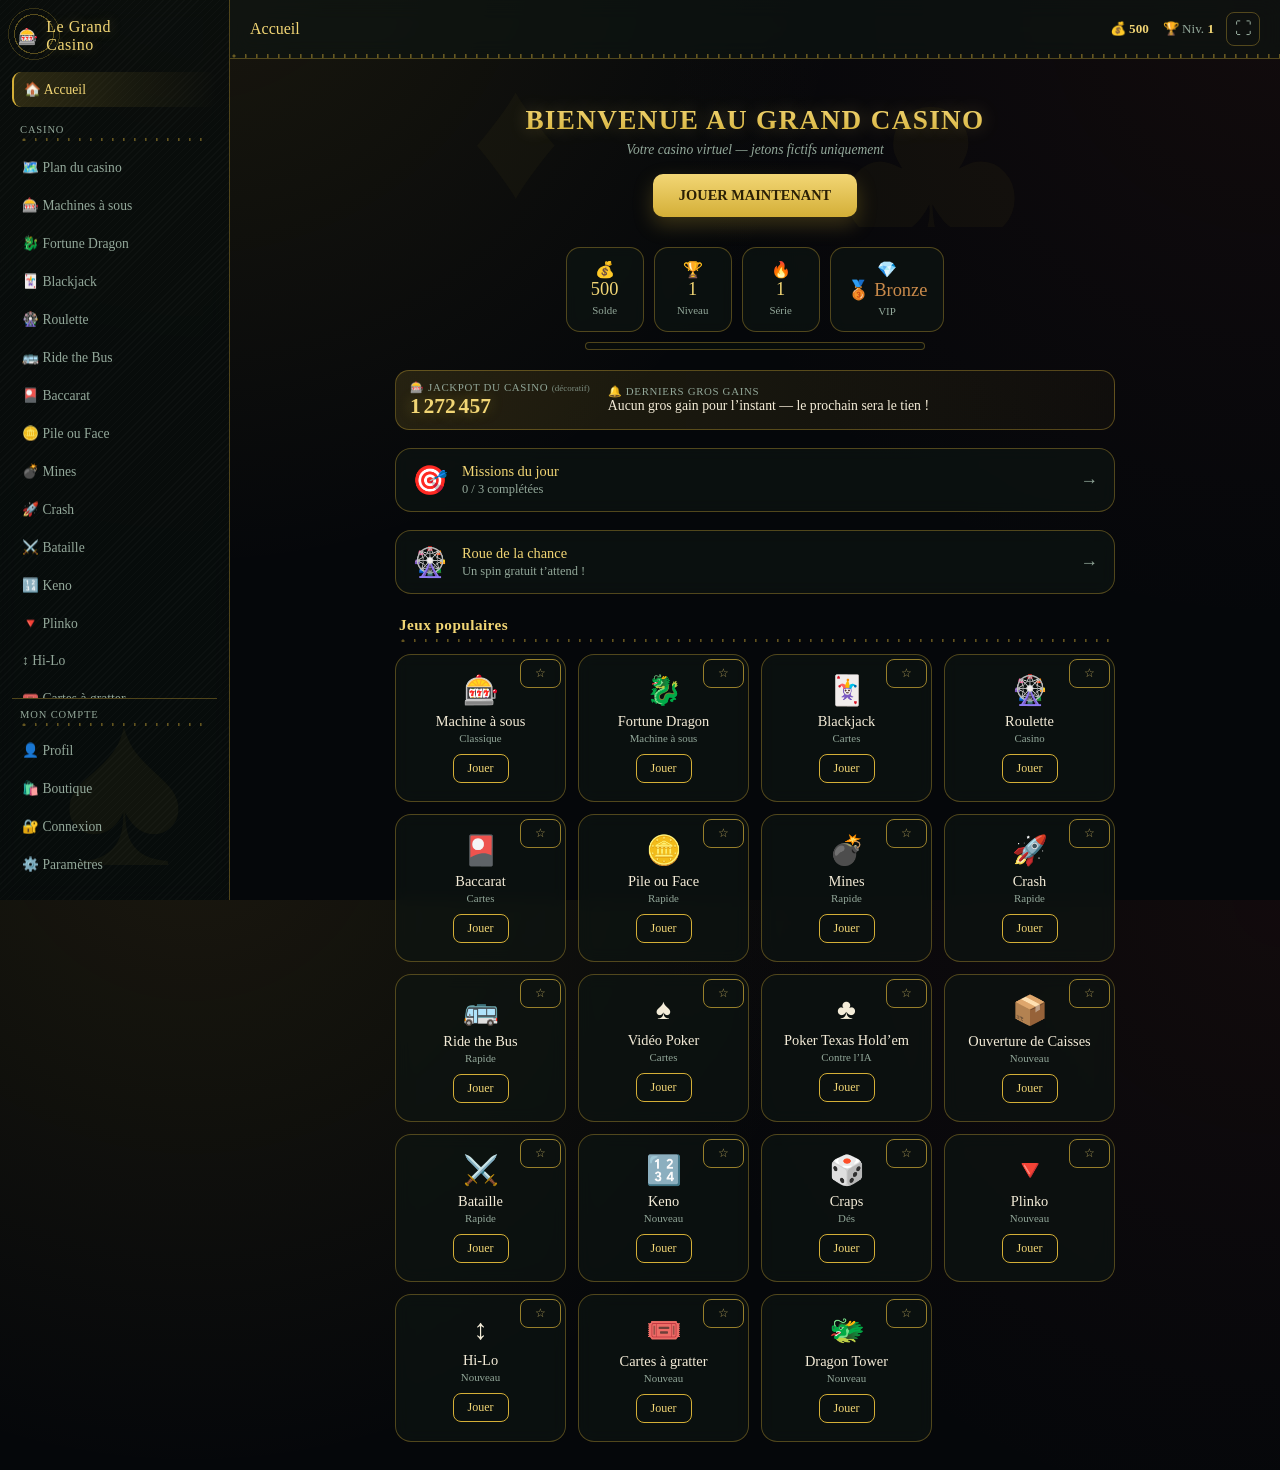
==== commit 4bd8c994: "Refonte visuelle 3D : roulette, cartes, tables et machines a sous Roulette : nouvelle scene SVG en 4" ====
--- a/index.html
+++ b/index.html
@@ -321,12 +321,7 @@
         <div class="scene-header"><span class="sh-icon">🎡</span><div><div class="sh-name">Roulette</div><div class="sh-desc">Mise sur un numéro, une couleur, une douzaine ou une colonne</div></div></div>
         <div class="dealer" data-dealer="roulette"></div>
         <div class="wheel-3d">
-          <div class="wheel-wrap">
-            <div class="wheel-pointer"></div>
-            <div class="wheel" id="r-wheel"></div>
-            <div class="ball-orbit" id="r-ballOrbit"><div class="ball"></div></div>
-            <div class="wheel-center"></div>
-          </div>
+          <div class="wheel-wrap"></div>
         </div>
         <div class="wheel-result-text" id="r-resultText">–</div>
         <div class="rl-history" id="r-history"></div>
@@ -1142,6 +1137,7 @@
 <script src="js/slots.js"></script>
 <script src="js/dragon-slots.js"></script>
 <script src="js/blackjack.js"></script>
+<script src="js/roulette-scene.js"></script>
 <script src="js/roulette.js"></script>
 <script src="js/bus.js"></script>
 <script src="js/baccarat.js"></script>
--- a/css/base.css
+++ b/css/base.css
@@ -23,6 +23,8 @@
      gêner la lecture du texte au-dessus. ---- */
   --felt-weave: repeating-linear-gradient(135deg, rgba(255,255,255,.018) 0px, rgba(255,255,255,.018) 1px, transparent 1px, transparent 5px);
   --chip-dots: repeating-radial-gradient(circle at 4px 2px, rgba(212,175,55,.45) 0 1.3px, transparent 1.8px 11px);
+  /* Fin grain de fibres pour les feutres (bruit fractal SVG, tuile de 160px, très peu opaque) */
+  --felt-noise: url("data:image/svg+xml,%3Csvg xmlns='http://www.w3.org/2000/svg' width='160' height='160'%3E%3Cfilter id='n' x='0' y='0'%3E%3CfeTurbulence type='fractalNoise' baseFrequency='.85' numOctaves='2' stitchTiles='stitch'/%3E%3CfeColorMatrix values='0 0 0 0 0 0 0 0 0 0 0 0 0 0 0 0 0 0 .3 0'/%3E%3C/filter%3E%3Crect width='160' height='160' filter='url(%23n)'/%3E%3C/svg%3E");
   --suit-watermark-lg: url("data:image/svg+xml,%3Csvg xmlns='http://www.w3.org/2000/svg' width='260' height='260'%3E%3Ctext x='130' y='195' font-size='230' text-anchor='middle' font-family='Georgia,serif' fill='%23d4af37' fill-opacity='0.05'%3E%E2%99%A0%3C/text%3E%3C/svg%3E");
   --suit-watermark-sm: url("data:image/svg+xml,%3Csvg xmlns='http://www.w3.org/2000/svg' width='200' height='200'%3E%3Ctext x='100' y='150' font-size='175' text-anchor='middle' font-family='Georgia,serif' fill='%23d4af37' fill-opacity='0.04'%3E%E2%99%A6%3C/text%3E%3C/svg%3E");
   --suit-watermark-hero: url("data:image/svg+xml,%3Csvg xmlns='http://www.w3.org/2000/svg' width='320' height='320'%3E%3Ctext x='160' y='235' font-size='280' text-anchor='middle' font-family='Georgia,serif' fill='%23d4af37' fill-opacity='0.045'%3E%E2%99%A3%3C/text%3E%3C/svg%3E");
@@ -409,45 +411,87 @@
 .card-face,.card-back{
   position:absolute;inset:0;-webkit-backface-visibility:hidden;backface-visibility:hidden;border-radius:6px;
   display:flex;align-items:center;justify-content:center;font-weight:bold;
-  box-shadow:0 3px 6px rgba(0,0,0,.35);
+  /* Tranche du carton (deux fines lignes sous la carte) puis ombre portée sur le feutre */
+  box-shadow:0 1px 0 #d9d0b6,0 2px 0 #c4baa0,0 4px 7px rgba(0,0,0,.45);
   transform:translateZ(0); /* force chaque face dans son propre plan 3D pour un backface-visibility fiable */
 }
-.card-face{background:var(--card-bg);color:#1a1a1a;font-size:.9rem}
-.card-face.red{color:var(--red)}
+/* ---- Face d'une carte : vrais indices aux coins, pips disposés comme sur un jeu réel, figures
+   encadrées (structure produite par C.renderCard). Tout est en em, donc proportionnel à la taille de
+   la carte : font-size de .card-face = 10px pour 38px de large (voir les variantes .lg / compact). ---- */
+.card-face{
+  background:linear-gradient(150deg,#fffef8 0%,var(--card-bg) 52%,#e7dec6 100%);
+  color:#17171a;font-size:10px;
+}
+.card-face.red{color:var(--red-card,#c3161f)}
+.card-face::after{
+  content:'';position:absolute;inset:0;border-radius:inherit;pointer-events:none;
+  background:linear-gradient(118deg,rgba(255,255,255,.62) 0%,rgba(255,255,255,0) 36%,rgba(0,0,0,0) 70%,rgba(0,0,0,.08) 100%);
+}
+.cf-tl,.cf-br{position:absolute;left:.3em;top:.26em;display:flex;line-height:.92;z-index:2}
+.cf-br{left:auto;right:.3em;top:auto;bottom:.26em;transform:rotate(180deg)}
+.cf-i{display:flex;flex-direction:column;align-items:center}
+.cf-i b{font-size:1.16em;letter-spacing:-.07em;font-weight:800;font-family:Georgia,'Times New Roman',serif}
+.cf-i i{font-style:normal;font-size:.98em;margin-top:.04em}
+.cf-pips{position:absolute;inset:0}
+.cf-p{position:absolute;transform:translate(-50%,-50%);font-style:normal;font-size:.82em;line-height:1}
+.cf-p.f{transform:translate(-50%,-50%) rotate(180deg)}
+.cf-ace{position:absolute;inset:0;display:flex;align-items:center;justify-content:center;font-size:2.6em;line-height:1}
+.cf-court{
+  position:absolute;inset:.95em 1.05em;border:.09em solid rgba(150,108,28,.75);border-radius:.22em;
+  background:linear-gradient(155deg,rgba(212,175,55,.26),rgba(255,255,255,0) 48%,rgba(212,175,55,.2));
+}
+.cf-court em{position:absolute;inset:0;display:flex;align-items:center;justify-content:center;font:italic 800 2.15em Georgia,'Times New Roman',serif;line-height:1}
+.cf-cs{position:absolute;font-style:normal;font-size:.8em;line-height:1}
+.cf-cs.t{top:.12em;left:.16em}
+.cf-cs.b{bottom:.12em;right:.16em;transform:rotate(180deg)}
+
+/* ---- Dos de carte : cadre blanc, trame en losanges, filet intérieur et médaillon central. Les dos
+   achetables à la Boutique (voir shop.js) ne changent que ces variables, via data-cardback sur <html> —
+   un seul choke point (.card-back), déjà utilisé par TOUTE carte cachée : Blackjack, Baccarat, Ride the
+   Bus, Poker, Vidéo Poker. ---- */
 .card-back{
-  transform:rotateY(180deg) translateZ(0);border:2px solid var(--gold);
-  background:
-    repeating-linear-gradient(45deg, rgba(212,175,55,.28) 0 6px, transparent 6px 12px),
-    linear-gradient(160deg,#0c3d2e,#062a1f);
-}
-/* ---- Dos de carte achetables à la Boutique (voir shop.js) — un seul choke point (.card-back,
-   déjà utilisé par TOUTE carte cachée : Blackjack, Baccarat, Ride the Bus, Poker, Vidéo Poker)
-   piloté par un attribut data-cardback sur <html>, même principe que les thèmes. ---- */
-:root[data-cardback="royal"] .card-back{
-  border-color:#a855f7;
-  background:
-    repeating-linear-gradient(45deg, rgba(168,85,247,.32) 0 6px, transparent 6px 12px),
-    linear-gradient(160deg,#2d0a4e,#150425);
-}
-:root[data-cardback="dragon"] .card-back{
-  border-color:#d4af37;
-  background:
-    repeating-linear-gradient(45deg, rgba(212,175,55,.38) 0 6px, transparent 6px 12px),
-    linear-gradient(160deg,#7a0f1a,#2a0407);
-}
-.card-3d.lg .card-face{font-size:1.3rem;border-radius:9px}
+  --cb-pat:rgba(212,175,55,.30);--cb-a:#0f5a41;--cb-b:#06291e;--cb-accent:#d4af37;
+  transform:rotateY(180deg) translateZ(0);
+  background:
+    linear-gradient(118deg,rgba(255,255,255,.22),rgba(255,255,255,0) 40%),
+    repeating-linear-gradient(45deg,var(--cb-pat) 0 1.2px,transparent 1.2px 5px),
+    repeating-linear-gradient(-45deg,var(--cb-pat) 0 1.2px,transparent 1.2px 5px),
+    linear-gradient(160deg,var(--cb-a),var(--cb-b));
+  box-shadow:inset 0 0 0 3px #f3ecd4,inset 0 0 0 4px rgba(0,0,0,.35),0 1px 0 #cfc6aa,0 2px 0 #b9af92,0 4px 7px rgba(0,0,0,.45);
+}
+.card-back::before{content:'';position:absolute;inset:4px;border-radius:inherit;border:1px solid var(--cb-accent);opacity:.85;pointer-events:none}
+.card-back::after{
+  content:'';position:absolute;left:50%;top:50%;width:38%;aspect-ratio:1/1;transform:translate(-50%,-50%);border-radius:50%;
+  border:1px solid var(--cb-accent);background:radial-gradient(circle,var(--cb-accent) 0 18%,rgba(0,0,0,.4) 20% 100%);
+  box-shadow:0 0 0 2px rgba(0,0,0,.3);
+}
+:root[data-cardback="royal"] .card-back{--cb-pat:rgba(192,132,252,.42);--cb-a:#3b1066;--cb-b:#14031f;--cb-accent:#c084fc}
+:root[data-cardback="dragon"] .card-back{--cb-pat:rgba(232,193,74,.45);--cb-a:#8f1522;--cb-b:#2a050a;--cb-accent:#e8c14a}
+.card-3d.lg .card-face{font-size:16px;border-radius:9px}
 .card-3d.lg .card-back{border-radius:9px}
 
 /* ---- Table feutrée inclinée en 3D (partagée par blackjack, baccarat, ride the bus) ---- */
+/* Table de jeu : rail en bois verni autour du feutre (le dégradé « border-box » se voit sous la
+   bordure transparente), feutre éclairé par le haut avec un fin grain de fibres (--felt-noise), liseré
+   doré autour du rail et ombre portée. Seule la couleur du feutre change avec le tapis acheté à la
+   Boutique (voir extras.css, html[data-felt]). */
 .bj-table{
   position:relative;
-  background:radial-gradient(ellipse at 50% 25%, #147049 0%, #0c3d2e 55%, #062a1f 100%);
-  border:3px solid var(--gold);border-radius:24px;padding:12px 14px 10px;margin-bottom:10px;
-  box-shadow:inset 0 0 40px rgba(0,0,0,.45), 0 22px 36px rgba(0,0,0,.55);
+  border:9px solid transparent;border-radius:28px;padding:5px 9px 3px;margin-bottom:10px;
+  background:
+    var(--felt-noise) padding-box,
+    radial-gradient(ellipse at 50% 16%, rgba(255,255,255,.13), rgba(255,255,255,0) 58%) padding-box,
+    radial-gradient(ellipse at 50% 28%, var(--tf-a,#168052) 0%, var(--tf-b,#0e5139) 50%, var(--tf-c,#07301f) 100%) padding-box,
+    linear-gradient(135deg,#8a5a2c 0%,#4a2b12 30%,#2b1709 52%,#6b4220 74%,#3a2210 100%) border-box;
+  box-shadow:
+    inset 0 0 0 1px rgba(0,0,0,.6),
+    inset 0 0 46px rgba(0,0,0,.5),
+    0 0 0 2px #1a0e05, 0 0 0 3px var(--gold),
+    0 24px 38px rgba(0,0,0,.55);
   transform:perspective(1100px) rotateX(6deg);
   transform-style:preserve-3d;
 }
-.bj-table::before{content:'';position:absolute;inset:9px;border:1px dashed rgba(212,175,55,.3);border-radius:18px;pointer-events:none}
+.bj-table::before{content:'';position:absolute;inset:7px;border:1px dashed rgba(212,175,55,.3);border-radius:20px;pointer-events:none}
 .bj-divider{height:4px;background:var(--chip-dots) center / 100% 4px repeat-x;margin:12px 0;opacity:.85}
 /* secousse — réutilisée par les mines (case piégée) et le crash (explosion) */
 @keyframes mineShake{0%,100%{transform:translateX(0)}25%{transform:translateX(-4px)}75%{transform:translateX(4px)}}
@@ -495,9 +539,11 @@
   .content{padding-top:12px}
   .scene-header{margin-bottom:6px;padding-bottom:6px}
   .scene-header .sh-desc{display:none} /* la description est déjà redondante avec le nom du jeu */
-  .bj-table{padding:8px 12px 8px;margin-bottom:6px}
+  .bj-table{padding:3px 6px 2px;margin-bottom:6px;border-width:7px}
   .card-3d{width:32px;height:47px}
   .card-3d.lg{width:50px;height:73px}
+  .card-face{font-size:8.4px}
+  .card-3d.lg .card-face{font-size:13px}
   .cards{min-height:50px;gap:4px}
   .zone{margin-bottom:4px}
   .message{margin:5px 0;min-height:20px}
--- a/css/slots.css
+++ b/css/slots.css
@@ -9,8 +9,8 @@
   box-shadow:inset 0 8px 14px rgba(0,0,0,.6), inset 0 -4px 10px rgba(0,0,0,.4), 0 6px 10px rgba(0,0,0,.3);
 }
 .reel{background:var(--felt-dark);border:1px solid var(--border);border-radius:8px;height:72px;display:flex;align-items:center;justify-content:center;font-size:2.2rem;overflow:hidden;transition:box-shadow .2s ease,border-color .2s ease}
-.reel.spin-active{border-color:var(--gold-bright);box-shadow:0 0 14px rgba(212,175,55,.5);animation:reelPulse .5s ease-in-out infinite alternate}
-@keyframes reelPulse{from{box-shadow:0 0 6px rgba(212,175,55,.3)}to{box-shadow:0 0 18px rgba(212,175,55,.6)}}
+.reel.spin-active{border-color:var(--gold-bright);box-shadow:0 0 14px rgba(212,175,55,.5);animation:reelGlow .5s ease-in-out infinite alternate}
+@keyframes reelGlow{from{filter:brightness(1)}to{filter:brightness(1.16)}}
 /* Mode grille (plusieurs symboles empilés par rouleau, ex. Fortune Dragon 3x5, voir
    slot-engine.js) : le rouleau devient une colonne de cellules .symbol plutôt qu'un symbole
    unique centré. Le clignotement gagnant (.symbol-blink/.jackpot-flourish) cible directement
@@ -26,11 +26,11 @@
 .reel{position:relative}
 .reel.strip-on,.reel.landing{font-size:0 !important}
 .reel.strip-on .symbol,.reel.landing .symbol{visibility:hidden}
-.reel.strip-on::before,.reel.landing::after{position:absolute;left:0;right:0;top:var(--pad,0px);white-space:pre;text-align:center;
+.reel.strip-on::before,.reel.landing::before{position:absolute;left:0;right:0;top:var(--pad,0px);white-space:pre;text-align:center;
   line-height:var(--cell);font-size:var(--reel-fs);pointer-events:none}
 .reel.strip-on::before{content:attr(data-strip);animation:reelStrip var(--spin-dur,.3s) linear infinite;filter:blur(1.3px)}
 @keyframes reelStrip{from{transform:translateY(0)}to{transform:translateY(calc(-1 * var(--strip-shift)))}}
-.reel.landing::after{content:attr(data-land);animation:reelLand .34s cubic-bezier(.3,1.35,.5,1) forwards}
+.reel.landing::before{content:attr(data-land);animation:reelLand .34s cubic-bezier(.3,1.35,.5,1) forwards}
 @keyframes reelLand{from{transform:translateY(calc(-1 * var(--land-shift)))}to{transform:translateY(0)}}
 /* Rouleau qui s'arrête avec un léger rebond */
 .reel.reel-bounce{animation:reelBounce .42s cubic-bezier(.34,1.56,.64,1)}
@@ -86,9 +86,21 @@
 .cab.win-glow{animation:cabWinGlow .9s ease}
 @keyframes cabWinGlow{0%,100%{filter:brightness(1)}45%{filter:brightness(1.4)}}
 
-.lever-col{width:56px;display:flex;flex-direction:column;align-items:center;justify-content:center;gap:8px;background:var(--glass-2);border:1px solid var(--border);border-radius:14px;padding:10px 0}
-.lever-track{width:16px;height:150px;background:var(--bg-deep);border-radius:10px;border:1px solid var(--border);position:relative}
-.lever-handle{position:absolute;left:50%;transform:translateX(-50%);top:2px;width:36px;height:36px;border-radius:50%;background:radial-gradient(circle at 35% 30%, #e2453b, #7d1a15);box-shadow:0 3px 8px rgba(0,0,0,.5);cursor:pointer;transition:top .3s ease;border:2px solid #4a0f0c}
+/* ---- Levier : fût chromé qui sort du boîtier et grosse boule brillante (le fût est le ::before de la
+   poignée, la boule son ::after, donc le fût suit la boule quand on tire). Les couleurs viennent de
+   variables que chaque machine redéfinit (--lv-1/2/3). ---- */
+.lever-col{width:56px;display:flex;flex-direction:column;align-items:center;justify-content:center;gap:8px;
+  background:linear-gradient(180deg,#34353f,#14151b);border:1px solid rgba(255,255,255,.16);border-radius:14px;padding:10px 0;
+  box-shadow:inset 0 1px 0 rgba(255,255,255,.2),inset 0 -8px 12px rgba(0,0,0,.45),0 6px 12px rgba(0,0,0,.45)}
+.lever-track{width:16px;height:150px;border-radius:10px;border:1px solid rgba(255,255,255,.2);position:relative;
+  background:linear-gradient(90deg,#030305,#262731 50%,#030305);box-shadow:inset 0 0 7px #000;clip-path:inset(0 -26px)}
+.lever-handle{--lv-1:#ff8d7d;--lv-2:#e2453b;--lv-3:#6e150f;
+  position:absolute;left:50%;transform:translateX(-50%);top:2px;width:36px;height:36px;cursor:pointer;transition:top .3s ease}
+.lever-handle::before{content:'';position:absolute;left:50%;bottom:50%;width:7px;height:150px;transform:translateX(-50%);border-radius:4px;
+  background:linear-gradient(90deg,#5d616d,#f6f7fa 45%,#7b7f8b);box-shadow:0 0 3px rgba(0,0,0,.6)}
+.lever-handle::after{content:'';position:absolute;inset:0;border-radius:50%;
+  background:radial-gradient(circle at 34% 28%,var(--lv-1) 0 9%,var(--lv-2) 34%,var(--lv-3) 78%,#220604 100%);
+  box-shadow:0 7px 10px rgba(0,0,0,.6),inset 0 -5px 7px rgba(0,0,0,.4),inset 0 3px 4px rgba(255,255,255,.4)}
 .lever-handle.pulled{top:calc(150px - 40px)}
 .lever-handle.disabled{opacity:.45;cursor:default}
 .lever-label{font-size:.66rem;color:var(--muted);text-align:center}
@@ -145,3 +157,99 @@
 
 .paytable{margin-top:16px;font-size:.78rem;color:var(--muted);border-top:1px dashed var(--border);padding-top:10px}
 .paytable div{display:flex;justify-content:space-between;padding:2px 0}
+
+/* ============================================================
+   RELIEF 3D DES MACHINES — éléments partagés par les deux cabines
+   (Super Cherry et Fortune Dragon) : rouleaux en cylindre, vitre qui
+   reflète la lumière, anneaux métalliques autour de chaque rouleau.
+   Purement visuel : aucune règle, aucun id, aucun moteur ne change.
+   ============================================================ */
+/* Ombrage cylindrique : le haut et le bas du rouleau s'assombrissent (la bande tourne vers l'arrière),
+   le milieu reçoit un reflet ; calque FIXE au-dessus des symboles et de la bande qui défile. */
+.reel::after{
+  content:'';position:absolute;inset:0;border-radius:inherit;pointer-events:none;z-index:3;
+  background:
+    linear-gradient(180deg,rgba(0,0,0,.7) 0%,rgba(0,0,0,.24) 15%,rgba(255,255,255,.17) 37%,rgba(255,255,255,0) 53%,rgba(0,0,0,.16) 79%,rgba(0,0,0,.72) 100%),
+    linear-gradient(90deg,rgba(0,0,0,.38),rgba(0,0,0,0) 14%,rgba(0,0,0,0) 86%,rgba(0,0,0,.38));
+}
+/* Vitre : reflet diagonal + léger voile en bas, au-dessus des rouleaux et de la ligne gagnante. */
+.reels::after{
+  content:'';position:absolute;inset:0;border-radius:inherit;pointer-events:none;z-index:6;
+  background:
+    linear-gradient(116deg,rgba(255,255,255,.24) 0%,rgba(255,255,255,.06) 26%,rgba(255,255,255,0) 40%),
+    linear-gradient(0deg,rgba(255,255,255,.07),rgba(255,255,255,0) 28%);
+}
+/* Ligne gagnante : toujours AU-DESSUS de l'ombrage des rouleaux */
+.win-line{z-index:5}
+
+/* ============================================================
+   SUPER CHERRY — cabine laquée violet nuit, cadre chromé, tube néon
+   rose autour, fronton à ampoules qui s'allument en alternance,
+   vitre des rouleaux encadrée d'or, plateau à jetons.
+   ============================================================ */
+#view-slots .cab-neon{
+  padding:14px 12px 18px;border:6px solid transparent;border-radius:28px 28px 16px 16px;animation:none;
+  background:
+    linear-gradient(180deg,rgba(255,255,255,.15),rgba(255,255,255,0) 22%) padding-box,
+    linear-gradient(180deg,#2e1252 0%,#1a0a2d 40%,#0a0314 100%) padding-box,
+    linear-gradient(135deg,#fdfdff 0%,#9a9cab 22%,#fff 40%,#6b6d7b 62%,#d8dae4 82%,#8d8f9e 100%) border-box;
+  box-shadow:
+    inset 0 0 0 2px rgba(0,0,0,.7),
+    inset 0 -26px 40px rgba(0,0,0,.5),
+    0 0 0 2px #05020b,
+    10px 0 0 -3px #1c0b30,-10px 0 0 -3px #1c0b30,
+    0 24px 38px rgba(0,0,0,.6);
+}
+/* Tube néon autour du cadre chromé (seul calque animé : il respire, le cadre reste net). */
+#view-slots .cab-neon::before{
+  content:'';position:absolute;inset:-8px;border-radius:inherit;pointer-events:none;
+  box-shadow:0 0 0 2px #ff2fb3,0 0 22px 3px rgba(255,47,179,.62),0 0 60px rgba(120,60,255,.38);
+  animation:neonGlow 3.4s ease-in-out infinite;
+}
+@keyframes neonGlow{0%,100%{opacity:.72}50%{opacity:1}}
+/* Plateau à jetons au bas de la cabine */
+#view-slots .cab-neon::after{
+  content:'';position:absolute;left:20%;right:20%;bottom:-13px;height:15px;border-radius:0 0 14px 14px;pointer-events:none;
+  background:linear-gradient(180deg,#07070b,#2c2e39);box-shadow:inset 0 4px 7px #000,0 3px 0 rgba(255,255,255,.1),0 8px 12px rgba(0,0,0,.5);
+}
+#view-slots .cab-marquee{
+  position:relative;padding:15px 8px 13px;border:3px solid transparent;
+  background:linear-gradient(180deg,#4c1678,#1a0730) padding-box,linear-gradient(135deg,#fff3b0,#d9a42a 35%,#8a5f0e 60%,#ffe27a) border-box;
+  box-shadow:0 0 18px rgba(255,47,179,.6),inset 0 0 22px rgba(255,47,179,.3),0 4px 0 #0a0214;
+}
+/* Ampoules : deux rangées (haut et bas) qui s'allument en alternance. */
+#view-slots .cab-marquee::before,#view-slots .cab-marquee::after{
+  content:'';position:absolute;left:12px;right:12px;height:8px;pointer-events:none;
+  background:radial-gradient(circle at 50% 50%,#fffbe0 0 2px,#ffd24a 2.6px 3.7px,rgba(255,210,74,0) 4.6px) 0 0/15px 8px repeat-x;
+}
+#view-slots .cab-marquee::before{top:3px;animation:bulbBlink 1.1s steps(1) infinite}
+#view-slots .cab-marquee::after{bottom:3px;animation:bulbBlink 1.1s steps(1) infinite .55s}
+@keyframes bulbBlink{0%{opacity:1}50%{opacity:.28}}
+#view-slots .cab-screen{
+  border:4px solid transparent;border-radius:16px;
+  background:linear-gradient(180deg,#07030d,#04020a) padding-box,linear-gradient(135deg,#e9fbff,#38d2ff 30%,#16708a 55%,#9ae9ff 80%,#2a9bbd) border-box;
+  box-shadow:0 0 16px rgba(56,210,255,.45),inset 0 0 26px rgba(56,210,255,.14),inset 0 6px 12px rgba(0,0,0,.6);
+}
+/* Fenêtre des rouleaux : cadre doré biseauté, fond profond, rouleaux séparés par des anneaux chromés. */
+#view-slots .reels{
+  border:5px solid transparent;border-radius:14px;padding:8px 6px;gap:7px;
+  background:linear-gradient(180deg,#07030d,#150a24) padding-box,linear-gradient(135deg,#ffeaa6,#d9a42a 30%,#7a5410 55%,#f8d56a 80%,#b9861f) border-box;
+  box-shadow:inset 0 10px 18px rgba(0,0,0,.78),inset 0 -6px 12px rgba(0,0,0,.5),0 0 0 2px #1a0a2b,0 0 16px rgba(255,207,61,.38);
+}
+#view-slots .reel{
+  border:0;border-radius:9px;
+  background:linear-gradient(180deg,#d3cce8 0%,#fff 24%,#fff 76%,#d3cce8 100%);
+  box-shadow:0 0 0 2px #2a2c37,0 0 0 3px #bfc2d0,0 0 0 4px #13141a,inset 0 0 8px rgba(0,0,0,.35);
+}
+#view-slots .reel.spin-active{box-shadow:0 0 0 2px #2a2c37,0 0 0 3px #7df9ff,0 0 0 4px #13141a,0 0 16px rgba(125,249,255,.75),inset 0 0 8px rgba(0,0,0,.35)}
+#view-slots .lever-col{background:linear-gradient(180deg,#31184d,#0f0519);border-color:rgba(255,47,179,.55)}
+#view-slots .lever-handle{--lv-1:#ff9c8f;--lv-2:#ec3d34;--lv-3:#7a1410}
+#view-slots .cab-deck{
+  border:2px solid rgba(255,47,179,.5);background:linear-gradient(180deg,#2d1648,#0d0617);
+  box-shadow:inset 0 2px 0 rgba(255,255,255,.14),inset 0 -10px 16px rgba(0,0,0,.5),0 6px 0 #05020b;
+}
+/* Touches lumineuses en relief (reflet en haut, ombre sous le capuchon) */
+.cab-buttons i{height:15px;box-shadow:0 0 9px rgba(255,47,179,.8),inset 0 2px 2px rgba(255,255,255,.55),inset 0 -3px 3px rgba(0,0,0,.38)}
+@media (prefers-reduced-motion:reduce){
+  #view-slots .cab-neon::before,#view-slots .cab-marquee::before,#view-slots .cab-marquee::after{animation:none}
+}
--- a/css/dragon-slots.css
+++ b/css/dragon-slots.css
@@ -95,3 +95,53 @@
 }
 
 #view-dragon .paytable{border-top-color:rgba(201,48,44,.4)}
+
+/* ============================================================
+   RELIEF 3D — Fortune Dragon : laque rouge profonde avec reflet,
+   cadre doré biseauté, ampoules dorées au fronton, vitre encadrée
+   d'or, rouleaux en cylindre (l'ombrage vient de slots.css) et levier
+   chromé à boule rouge. Purement visuel.
+   ============================================================ */
+.cab-dragon{
+  position:relative;padding:10px 10px 12px;border:6px solid transparent;border-radius:26px 26px 14px 14px;
+  background:
+    linear-gradient(180deg,rgba(255,255,255,.24),rgba(255,255,255,0) 18%) padding-box,
+    linear-gradient(180deg,#e51a25 0%,#a50b14 42%,#5a0509 100%) padding-box,
+    linear-gradient(135deg,#fff2b8 0%,#d9a42a 24%,#8a5f0e 48%,#f8d56a 70%,#b9861f 100%) border-box;
+  box-shadow:
+    inset 0 0 0 2px rgba(60,0,0,.65),
+    inset 0 -26px 40px rgba(0,0,0,.42),
+    0 0 0 2px #260204,
+    10px 0 0 -3px #4a0509,-10px 0 0 -3px #4a0509,
+    0 24px 40px rgba(0,0,0,.65);
+}
+.cab-dragon::before{content:'';position:absolute;inset:-8px;border-radius:inherit;pointer-events:none;
+  box-shadow:0 0 0 1px rgba(255,212,121,.7),0 0 26px rgba(255,170,40,.32)}
+/* Ampoules dorées au fronton, allumées en alternance (haut / bas) */
+.dr-topper{position:relative;padding:15px 8px 13px;box-shadow:0 0 18px rgba(255,42,42,.75),inset 0 0 22px rgba(255,42,42,.3),0 4px 0 #1a0102}
+.dr-topper::before,.dr-topper::after{
+  content:'';position:absolute;left:12px;right:12px;height:8px;pointer-events:none;
+  background:radial-gradient(circle at 50% 50%,#fff5cf 0 2px,#ffcf4a 2.6px 3.7px,rgba(255,207,74,0) 4.6px) 0 0/15px 8px repeat-x;
+}
+.dr-topper::before{top:3px;animation:bulbBlink 1.1s steps(1) infinite}
+.dr-topper::after{bottom:3px;animation:bulbBlink 1.1s steps(1) infinite .55s}
+.dr-screen{
+  border:5px solid transparent;border-radius:14px;
+  background:linear-gradient(180deg,#060102,#030001) padding-box,linear-gradient(135deg,#fff3b8,#d9a42a 30%,#7a5410 55%,#f8d56a 80%,#b9861f) border-box;
+  box-shadow:inset 0 0 22px rgba(0,0,0,.9),inset 0 6px 12px rgba(0,0,0,.6),0 0 0 2px #1a0102;
+}
+#view-dragon .reels{
+  border:4px solid transparent;border-radius:12px;
+  background:linear-gradient(180deg,#080202,#150505) padding-box,linear-gradient(135deg,#ffeaa6,#d9a42a 30%,#7a5410 55%,#f8d56a 80%,#b9861f) border-box;
+  box-shadow:inset 0 10px 18px rgba(0,0,0,.8),inset 0 -6px 12px rgba(0,0,0,.5),0 0 0 2px #1a0102;
+}
+#view-dragon .reel{
+  border:0;background:linear-gradient(180deg,#2b0a0a,#160707 30%,#160707 70%,#2b0a0a);
+  box-shadow:0 0 0 2px #2a0606,0 0 0 3px #d4af37,0 0 0 4px #120303,inset 0 0 10px rgba(0,0,0,.7);
+}
+#view-dragon .reel.spin-active{box-shadow:0 0 0 2px #2a0606,0 0 0 3px #ffd479,0 0 0 4px #120303,0 0 16px rgba(255,90,60,.7),inset 0 0 10px rgba(0,0,0,.7)}
+#view-dragon .lever-col{background:linear-gradient(180deg,#3a0d0d,#150303);border-color:rgba(255,212,121,.55)}
+#view-dragon .lever-handle{--lv-1:#ff9f8b;--lv-2:#e8392a;--lv-3:#7a0f0b;background:none;border:0}
+#view-dragon .lever-track{border-color:rgba(255,212,121,.35)}
+.dr-keys i{box-shadow:0 0 6px rgba(255,60,50,.55),inset 0 2px 2px rgba(255,255,255,.3),inset 0 -3px 3px rgba(0,0,0,.45)}
+@media (prefers-reduced-motion:reduce){ .dr-topper::before,.dr-topper::after{animation:none} }
--- a/css/roulette.css
+++ b/css/roulette.css
@@ -6,49 +6,51 @@
 
 #view-roulette .panel{border-color:#a3352f}
 
-/* ---- Roue en 3D : perspective CSS + inclinaison, le spin (rotate JS) continue
-   de s'appliquer normalement sur .wheel/.ball-orbit à l'intérieur du plan incliné —
-   aucune modification du calcul de tirage n'est nécessaire. ---- */
+/* ---- Roue en 3D : toute la roue est un SVG dessiné par roulette-scene.js (bol en bois, piste,
+   alvéoles, cône, reflets) posé dans .wheel-wrap, plan incliné par CSS sous la perspective de
+   .wheel-3d. Seuls #r-wheel, #r-ballOrbit et .ball-pivot tournent (roulette.js, transitions
+   ci-dessous) ; le tirage et les gains n'en dépendent pas. ---- */
 .wheel-3d{
-  position:relative;height:160px;margin:6px auto 8px;
+  --rw:min(330px,88vw);
+  position:relative;width:100%;height:calc(var(--rw) * .74);margin:2px auto 12px;
   display:flex;align-items:flex-start;justify-content:center;
-  perspective:900px;perspective-origin:50% 10%;
+  perspective:1100px;perspective-origin:50% 14%;
 }
 .wheel-3d::before{
   /* Ombre portée au sol, pour ancrer visuellement la roue sur le feutre */
-  content:'';position:absolute;left:50%;top:130px;width:180px;height:30px;
+  content:'';position:absolute;left:50%;top:calc(var(--rw) * .5);width:calc(var(--rw) * .96);height:calc(var(--rw) * .27);
   transform:translateX(-50%);border-radius:50%;
-  background:radial-gradient(ellipse,rgba(0,0,0,.6),transparent 72%);
-  filter:blur(1px);z-index:0;
+  background:radial-gradient(ellipse,rgba(0,0,0,.7),transparent 70%);
+  filter:blur(3px);z-index:0;
 }
 .wheel-wrap{
-  position:relative;width:220px;height:220px;flex-shrink:0;z-index:1;
-  padding:10px;border-radius:50%;
-  background:radial-gradient(circle at 35% 30%, #6b4a2a, #3a2712 70%, #1e1409);
-  box-shadow:0 26px 40px rgba(0,0,0,.65), inset 0 0 0 2px rgba(212,175,55,.4), inset 0 2px 6px rgba(255,255,255,.08);
-  transform:rotateX(56deg);
-  transform-style:preserve-3d;
+  position:relative;width:var(--rw);height:var(--rw);flex-shrink:0;z-index:1;margin-top:calc(var(--rw) * -.13);
+  transform:rotateX(52deg);transform-origin:50% 50%;
 }
-.wheel{position:absolute;inset:10px;border-radius:50%;border:5px solid var(--gold);box-shadow:0 8px 24px rgba(0,0,0,.5), inset 0 0 20px rgba(0,0,0,.5);transition:transform 5s cubic-bezier(.16,.52,.18,1);transform-style:preserve-3d}
-.wheel span.num{position:absolute;left:50%;top:50%;font-size:.5rem;font-weight:bold;color:#fff;text-shadow:0 1px 2px rgba(0,0,0,.8);transform-origin:0 0}
-/* Animation signature : la case gagnante pulse/brille après l'arrêt de la bille (ne touche jamais transform, la position reste intacte) */
-.wheel span.num.wheel-num-win{animation:wheelNumWin 1s ease-in-out 2;z-index:4}
+/* Calques SVG superposés (voir roulette-scene.js) : décor fixe, roue, orbite de la bille, reflets. La roue
+   et l'orbite sont des éléments à part entière : leur rotation est un changement de transform sur un
+   calque déjà rasterisé (will-change), donc fluide même sur un téléphone modeste. */
+.rw-layer{position:absolute;left:0;top:0;width:100%;height:100%;display:block;overflow:visible;pointer-events:none}
+.rw-layer.wheel{will-change:transform;transition:transform 5s cubic-bezier(.16,.52,.18,1)}
+.rw-layer.ball-orbit{will-change:transform;transition:transform 5s cubic-bezier(.06,.62,.22,1)}
+.rw-layer .ball-pivot{transition:transform 5s cubic-bezier(.06,.62,.22,1)}
+.pk-num{font:bold 12.5px Georgia,'Times New Roman',serif;fill:#f6edd6;paint-order:stroke;stroke:rgba(0,0,0,.55);stroke-width:.9px;stroke-linejoin:round}
+/* Animation signature : l'alvéole gagnante brille après l'arrêt de la bille (n'agit jamais sur la
+   position, seulement sur le contour et la couleur du numéro). */
+.pk.wheel-num-win .pk-bg{animation:pkWin 1s ease-in-out 2}
+.pk.wheel-num-win .pk-num{animation:pkNumWin 1s ease-in-out 2}
+@keyframes pkWin{0%,100%{stroke:transparent;stroke-width:0;filter:none}50%{stroke:#ffe9a0;stroke-width:3.2;filter:brightness(1.7)}}
+@keyframes pkNumWin{0%,100%{fill:#f6edd6}50%{fill:#fff;stroke:#ffd45a;stroke-width:1.4}}
 @keyframes wheelNumWin{0%,100%{filter:none}50%{filter:drop-shadow(0 0 6px var(--gold-bright)) brightness(1.7)}}
-.wheel-pointer{position:absolute;left:50%;top:2px;transform:translateX(-50%);width:0;height:0;border-left:8px solid transparent;border-right:8px solid transparent;border-top:14px solid var(--gold-bright);z-index:5;filter:drop-shadow(0 2px 3px rgba(0,0,0,.5))}
-.ball-orbit{position:absolute;inset:10px;transition:transform 5s cubic-bezier(.06,.62,.22,1);pointer-events:none}
-.ball{position:absolute;top:4px;left:50%;width:11px;height:11px;margin-left:-5.5px;border-radius:50%;background:radial-gradient(circle at 35% 30%,#fff,#ccc);box-shadow:0 0 5px rgba(0,0,0,.6)}
-/* Petit rebond au moment où la bille se pose dans la case — purement 2D (translateY),
-   jamais de rotation 3D : aucun rapport avec le bug backface-visibility déjà rencontré
-   ailleurs (cartes), qui ne concerne que le retournement animé d'une face 3D. */
+/* Petit rebond au moment où la bille se pose dans l'alvéole — purement 2D (translateY) */
 .ball.ball-settle{animation:ballSettle .5s cubic-bezier(.36,1.4,.4,1)}
 @keyframes ballSettle{
   0%{transform:translateY(0)}
-  30%{transform:translateY(3px)}
-  55%{transform:translateY(-2px)}
-  80%{transform:translateY(1px)}
+  30%{transform:translateY(2.4px)}
+  55%{transform:translateY(-1.6px)}
+  80%{transform:translateY(.8px)}
   100%{transform:translateY(0)}
 }
-.wheel-center{position:absolute;left:50%;top:50%;width:36px;height:36px;margin:-18px 0 0 -18px;border-radius:50%;background:radial-gradient(circle at 35% 30%,var(--gold-bright),var(--gold));box-shadow:0 3px 8px rgba(0,0,0,.5);z-index:3}
 .wheel-result-text{text-align:center;color:var(--gold-bright);font-size:1rem;margin-bottom:8px}
 
 /* ---- Historique des derniers numéros ---- */
@@ -66,15 +68,15 @@
 .rl-table-scroll{overflow-x:auto;margin-bottom:12px;-webkit-overflow-scrolling:touch}
 .rl-table{
   display:grid;grid-template-columns:38px 1fr 42px;grid-template-rows:repeat(3,34px);
-  min-width:470px;gap:3px;padding:8px;border-radius:10px 10px 0 0;
-  background:radial-gradient(ellipse at 50% 0%, #147049 0%, #0c3d2e 60%, #062a1f 100%);
-  border:2px solid var(--gold);border-bottom:none;
-  box-shadow:inset 0 0 24px rgba(0,0,0,.4);
+  min-width:470px;gap:3px;padding:9px 8px;border-radius:12px 12px 0 0;
+  background:var(--felt-noise),radial-gradient(ellipse at 50% 0%, rgba(255,255,255,.12), rgba(255,255,255,0) 60%),radial-gradient(ellipse at 50% 0%, var(--tf-a,#168052) 0%, var(--tf-b,#0e5139) 60%, var(--tf-c,#07301f) 100%);
+  border:4px solid #4a2b12;border-bottom:none;
+  box-shadow:inset 0 0 26px rgba(0,0,0,.5),0 0 0 1px var(--gold);
 }
 .rl-zero{
   grid-row:1 / 4;grid-column:1;
-  background:linear-gradient(180deg,#2a9560,#1f7a44);color:#fff;border:1px solid rgba(255,255,255,.25);
-  border-radius:6px;font-weight:bold;font-size:.85rem;cursor:pointer;font-family:inherit;
+  background:linear-gradient(180deg,#35ad70,#1f8a4c 55%,#146835);color:#fff;border:1px solid rgba(255,255,255,.25);
+  box-shadow:inset 0 1px 0 rgba(255,255,255,.3),inset 0 -2px 3px rgba(0,0,0,.4),0 1px 2px rgba(0,0,0,.45);border-radius:6px;font-weight:bold;font-size:.85rem;cursor:pointer;font-family:inherit;
   display:flex;align-items:center;justify-content:center;transition:transform .12s ease,box-shadow .12s ease;
 }
 .rl-zero:hover{transform:translateY(-1px)}
@@ -84,8 +86,9 @@
   cursor:pointer;font-family:inherit;display:flex;align-items:center;justify-content:center;
   transition:transform .12s ease,box-shadow .12s ease;
 }
-.rl-cell.rl-red{background:linear-gradient(180deg,#c1443c,var(--red))}
-.rl-cell.rl-black{background:linear-gradient(180deg,#262626,#121212)}
+.rl-cell{box-shadow:inset 0 1px 0 rgba(255,255,255,.28),inset 0 -2px 3px rgba(0,0,0,.4),0 1px 2px rgba(0,0,0,.45);text-shadow:0 1px 1px rgba(0,0,0,.6)}
+.rl-cell.rl-red{background:linear-gradient(180deg,#d4504a,#b3141d 55%,#8a0f16)}
+.rl-cell.rl-black{background:linear-gradient(180deg,#3a3a40,#17171a 55%,#0b0b0d)}
 .rl-cell:hover{transform:translateY(-1px)}
 .rl-cols{grid-row:1 / 4;grid-column:3;display:grid;grid-template-rows:repeat(3,1fr);gap:3px}
 .rl-col{
@@ -102,7 +105,7 @@
 .rl-zero.win-pulse,.rl-cell.win-pulse,.rl-col.win-pulse,.rl-out.win-pulse{animation:wheelNumWin 1s ease-in-out 2}
 
 .rl-outside-row{
-  display:flex;gap:3px;padding:0 8px 8px;background:#062a1f;border:2px solid var(--gold);border-top:none;
+  display:flex;gap:3px;padding:0 8px 8px;background:var(--felt-noise),linear-gradient(180deg,var(--tf-b,#0e5139),var(--tf-c,#07301f));border:4px solid #4a2b12;border-top:none;box-shadow:0 0 0 1px var(--gold);
 }
 .rl-outside-row-6{border-radius:0 0 10px 10px;padding-bottom:10px}
 .rl-out{
--- a/css/extras.css
+++ b/css/extras.css
@@ -10,7 +10,7 @@
 html[data-contrast="high"]{--muted:#e6e6e6;--border:rgba(255,255,255,.62)}
 html[data-contrast="high"][data-theme="light"]{--muted:#242424;--border:rgba(0,0,0,.7)}
 html[data-contrast="high"] .gc-tag,html[data-contrast="high"] .kbd-hint{color:var(--cream)}
-html[data-cb="1"]{--good:#56b4e9;--red:#e69f00}
+html[data-cb="1"]{--good:#56b4e9;--red:#e69f00;--red-card:#d9780a}
 html[data-motion="reduce"] *,html[data-motion="reduce"] *::before,html[data-motion="reduce"] *::after{
   animation-duration:.01ms !important;animation-iteration-count:1 !important;transition-duration:.01ms !important;scroll-behavior:auto !important}
 @media (prefers-reduced-motion:reduce){
@@ -42,10 +42,10 @@
 html.deal-js .dealer[data-dealer="cards"].dealing .d-arm{animation:none}
 
 /* ---- Tapis de table achetables (voir shop.js) : seule la surface du feutre change ---- */
-html[data-felt="ocean"] .bj-table{background:radial-gradient(ellipse at 50% 25%,#1d5d9b 0%,#123a63 55%,#081d33 100%)}
-html[data-felt="bordeaux"] .bj-table{background:radial-gradient(ellipse at 50% 25%,#9b2335 0%,#661523 55%,#33090f 100%)}
-html[data-felt="royal"] .bj-table{background:radial-gradient(ellipse at 50% 25%,#6a3aa8 0%,#432570 55%,#201037 100%)}
-html[data-felt="onyx"] .bj-table{background:radial-gradient(ellipse at 50% 25%,#4a4f57 0%,#2b2f35 55%,#121417 100%)}
+html[data-felt="ocean"]{--tf-a:#216fb5;--tf-b:#134574;--tf-c:#081f38}
+html[data-felt="bordeaux"]{--tf-a:#a52a3c;--tf-b:#6d1726;--tf-c:#33090f}
+html[data-felt="royal"]{--tf-a:#7142b3;--tf-b:#46277a;--tf-c:#201037}
+html[data-felt="onyx"]{--tf-a:#50565f;--tf-b:#2e3238;--tf-c:#121417}
 
 /* ---- Bandeau d'accueil (voir js/home-ticker.js) ---- */
 .home-ticker{display:flex;flex-wrap:wrap;gap:10px 18px;align-items:center;justify-content:space-between;margin:10px 0;padding:10px 14px;
--- a/css/video-poker.css
+++ b/css/video-poker.css
@@ -30,3 +30,38 @@
 .vp-paytable{margin:14px 0;font-size:.76rem;color:var(--muted);border-top:1px dashed var(--border);border-bottom:1px dashed var(--border);padding:8px 2px}
 .vp-paytable div{display:flex;justify-content:space-between;padding:4px 6px;border-radius:6px;transition:background .2s ease,color .2s ease}
 .vp-paytable div.vp-hit{background:rgba(212,175,55,.18);color:var(--gold-bright);font-weight:bold}
+
+/* ============================================================
+   RELIEF 3D — Vidéo Poker façon borne d'arcade : cadre chromé, écran
+   bleu à lignes de balayage et reflet de vitre, tableau des gains
+   lumineux encadré d'or. Purement visuel (mêmes ids, mêmes règles).
+   ============================================================ */
+#view-videopoker{--tf-a:#2a66d6;--tf-b:#123585;--tf-c:#061540}
+#view-videopoker .panel{
+  border:6px solid transparent;border-radius:22px 22px 14px 14px;
+  background:
+    linear-gradient(180deg,rgba(255,255,255,.1),rgba(255,255,255,0) 18%) padding-box,
+    linear-gradient(180deg,#141a30,#0a0e1d) padding-box,
+    linear-gradient(135deg,#fdfdff 0%,#9a9cab 22%,#fff 40%,#6b6d7b 62%,#d8dae4 82%,#8d8f9e 100%) border-box;
+  box-shadow:inset 0 0 0 2px rgba(0,0,0,.7),0 0 0 2px #05060c,8px 0 0 -3px #0d1226,-8px 0 0 -3px #0d1226,0 20px 34px rgba(0,0,0,.6);
+}
+/* Écran : lignes de balayage fines + reflet diagonal par-dessus les cartes */
+#view-videopoker .bj-table{border-radius:18px}
+#view-videopoker .bj-table::after{
+  content:'';position:absolute;inset:0;border-radius:inherit;pointer-events:none;
+  background:
+    linear-gradient(116deg,rgba(255,255,255,.2) 0%,rgba(255,255,255,.05) 28%,rgba(255,255,255,0) 40%),
+    repeating-linear-gradient(0deg,rgba(0,0,0,.14) 0 1px,rgba(0,0,0,0) 1px 3px);
+}
+#view-videopoker .vp-paytable{
+  position:relative;margin:14px 0;padding:8px 8px 6px;border:3px solid transparent;border-radius:12px;color:#ffe27a;
+  background:linear-gradient(180deg,#0b1d5c,#050d2e) padding-box,linear-gradient(135deg,#fff3b8,#d9a42a 30%,#7a5410 55%,#f8d56a 80%,#b9861f) border-box;
+  box-shadow:inset 0 0 18px rgba(0,0,0,.75),0 4px 10px rgba(0,0,0,.45);
+}
+#view-videopoker .vp-paytable::before{content:'TABLE DES GAINS';display:block;text-align:center;font-size:.62rem;letter-spacing:.32em;color:#7dd3ff;margin:0 0 5px;text-shadow:0 0 8px rgba(125,211,255,.6)}
+#view-videopoker .vp-paytable div{padding:3px 8px}
+#view-videopoker .vp-paytable div span:last-child{color:#fff;font-variant-numeric:tabular-nums}
+#view-videopoker .vp-paytable div.vp-hit{
+  color:#fff;text-shadow:0 0 8px #ffd54a;
+  background:linear-gradient(90deg,rgba(255,226,122,0),rgba(255,226,122,.38),rgba(255,226,122,0));
+}
--- a/css/poker.css
+++ b/css/poker.css
@@ -33,7 +33,7 @@
 .pk-bet{display:flex;justify-content:center;align-items:flex-end;margin-top:4px;min-height:22px}
 .pk-board{display:flex;justify-content:center;gap:5px;min-height:74px}
 .pk-board .card-3d.lg{width:50px;height:74px}
-.pk-board .card-3d.lg .card-face{font-size:1.05rem}
+.pk-board .card-3d.lg .card-face{font-size:13.2px}
 .pk-slot{width:50px;height:74px;border:2px dashed rgba(212,175,55,.25);border-radius:8px}
 
 .pk-me-seat{max-width:220px;margin:0 auto}
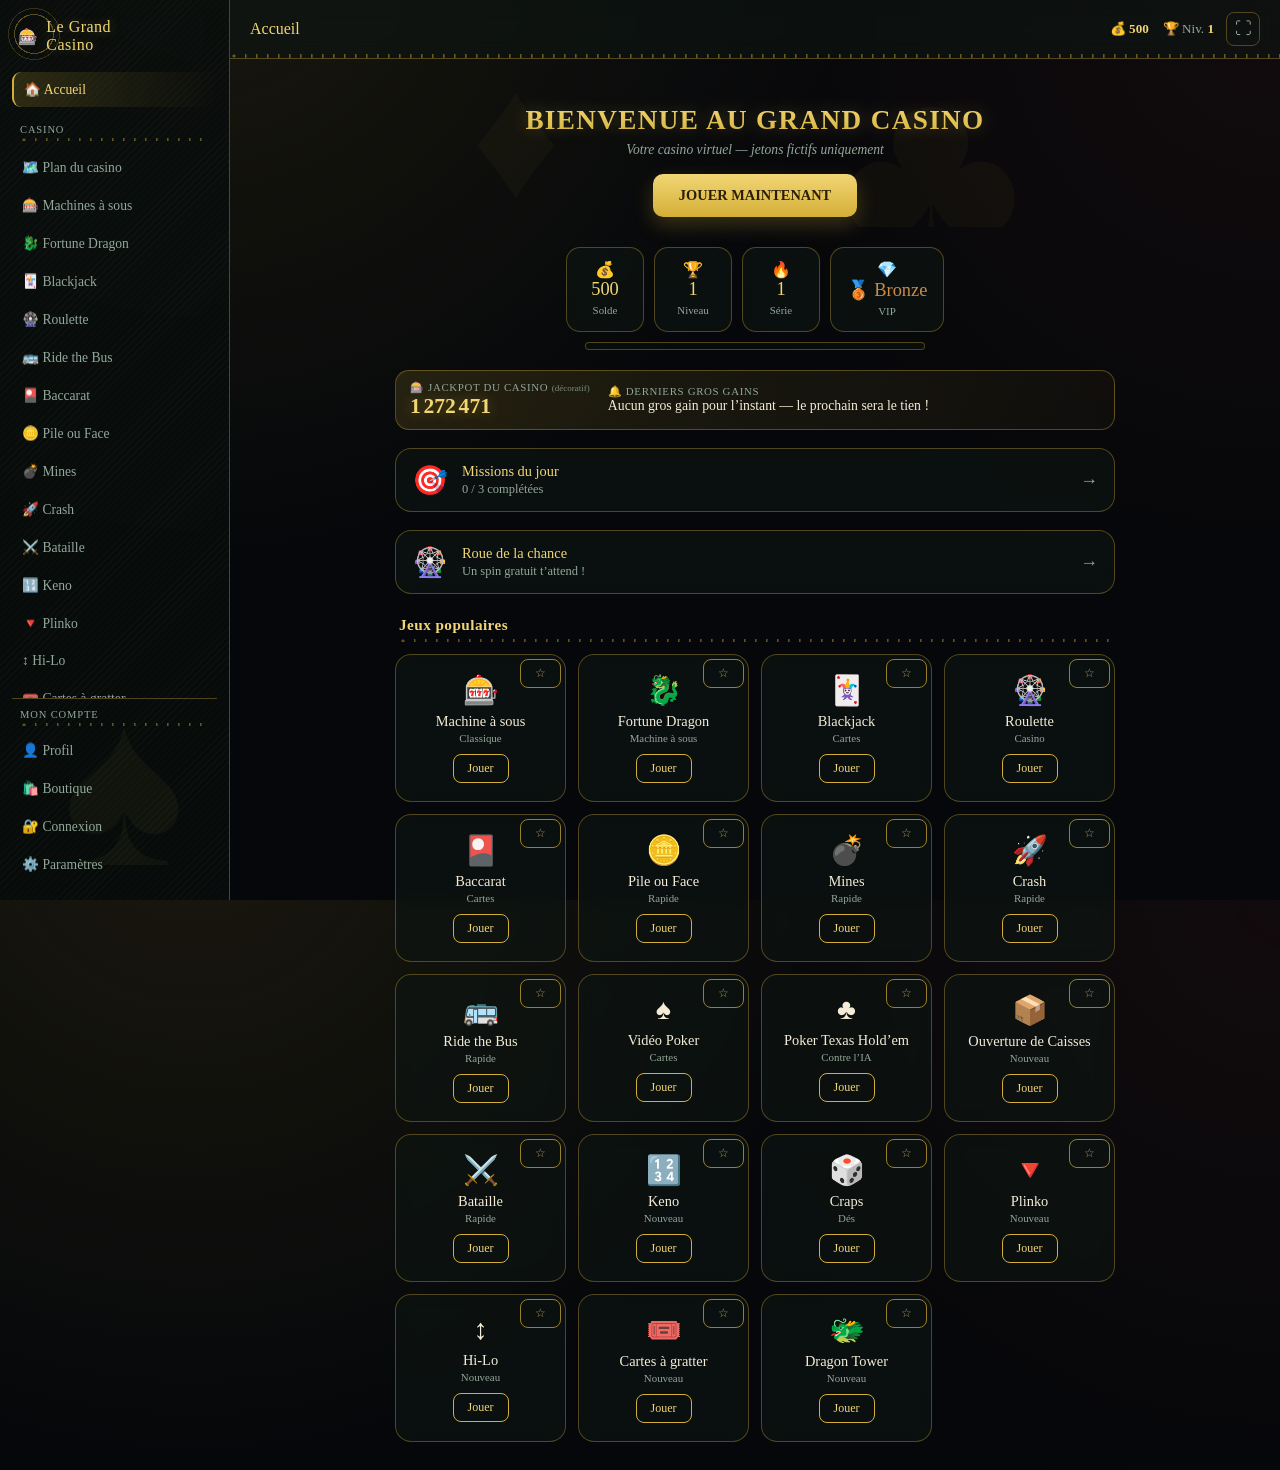
==== commit 5f1a6a5f: "Pile ou Face : vraie piece 3D avec epaisseur, lancer realiste et tintement La piece n'est plus un si" ====
--- a/index.html
+++ b/index.html
@@ -430,11 +430,15 @@
 
       <section class="view" id="view-coinflip"><div class="panel">
         <div class="scene-header"><span class="sh-icon">🪙</span><div><div class="sh-name">Pile ou Face</div><div class="sh-desc">50/50, simple et rapide, double ta mise</div></div></div>
-        <div style="text-align:center;margin-bottom:12px">
-          <div class="coin-3d" id="cf-coin">
-            <div class="coin-inner">
-              <div class="coin-face coin-pile">PILE</div>
-              <div class="coin-face coin-tails">FACE</div>
+        <div class="coin-stage" id="cf-stage">
+          <div class="coin-glow"></div>
+          <div class="coin-shadow" id="cf-shadow"></div>
+          <div class="coin-3d" id="cf-coin" role="img" aria-label="Pièce de monnaie">
+            <div class="coin-tilt" id="cf-tilt">
+              <div class="coin-inner">
+                <div class="coin-face coin-pile">PILE</div>
+                <div class="coin-face coin-tails">FACE</div>
+              </div>
             </div>
           </div>
         </div>
--- a/css/base.css
+++ b/css/base.css
@@ -362,7 +362,7 @@
 .card{background:var(--card-bg);color:#1a1a1a;border-radius:6px;width:38px;height:56px;display:flex;align-items:center;justify-content:center;font-size:.9rem;font-weight:bold;box-shadow:0 2px 4px rgba(0,0,0,.3);animation:cardIn .25s ease}
 @keyframes cardIn{from{transform:scale(.5) rotateY(90deg);opacity:0}to{transform:scale(1) rotateY(0deg);opacity:1}}
 .card.red{color:var(--red)}
-.card.hidden{background:var(--felt-dark);color:var(--gold);border:1px dashed var(--gold)}
+.card.hidden{background:radial-gradient(ellipse at 50% 28%,rgba(255,255,255,.08),transparent 72%),var(--felt-dark);color:var(--gold);border:1px dashed rgba(212,175,55,.7);border-radius:7px;box-shadow:inset 0 3px 7px rgba(0,0,0,.6),0 1px 0 rgba(255,255,255,.08);text-shadow:0 1px 1px rgba(0,0,0,.7);animation:none;flex-shrink:0}
 .cards{display:flex;gap:6px;flex-wrap:wrap;min-height:60px}
 .zone{margin-bottom:8px}
 .zone-label{display:flex;justify-content:space-between;color:var(--muted);font-size:.8rem;margin-bottom:6px}
@@ -542,6 +542,7 @@
   .bj-table{padding:3px 6px 2px;margin-bottom:6px;border-width:7px}
   .card-3d{width:32px;height:47px}
   .card-3d.lg{width:50px;height:73px}
+  .card.hidden{width:32px;height:47px}
   .card-face{font-size:8.4px}
   .card-3d.lg .card-face{font-size:13px}
   .cards{min-height:50px;gap:4px}
--- a/css/blackjack.css
+++ b/css/blackjack.css
@@ -38,6 +38,9 @@
    (var(--glass-2), clair en thème clair) — un texte blanc fixe y deviendrait invisible. */
 .chip.clear{background:var(--glass-2);border-style:solid;border-color:var(--border);font-size:.68rem;color:var(--cream)}
 
+/* Distribution lente en cours : un clic sur la table l'accélère (voir blackjack.js / multi-blackjack.js) */
+.bj-table.dealing{cursor:pointer}
+
 /* Palier "compact" (hauteur de fenêtre limitée) : voir base.css pour l'explication complète.
    Vit ici (et pas dans base.css) car .hand-block/.chip-rail/.chip sont définis ici en premier
    lieu — même règle, même sélecteur, la dernière dans la cascade doit être celle qui gagne. */
--- a/css/coinflip.css
+++ b/css/coinflip.css
@@ -1,25 +1,87 @@
 /* ============================================================
-   PILE OU FACE — vraie pièce 3D à deux faces (la face affichée à
-   l'arrêt correspond réellement au résultat tiré).
+   PILE OU FACE — vraie pièce 3D : deux faces ciselées (SVG, construites par coinflip.js) et une
+   tranche cannelée faite de plaquettes verticales tangentes au bord, d'où une vraie épaisseur
+   visible quand la pièce tourne. La face affichée à l'arrêt correspond réellement au résultat.
+
+   Sûreté 3D (bug déjà rencontré dans ce moteur) : TOUTE rotation 3D est une TRANSITION CSS
+   (.coin-inner pour le tour sur lui-même, .coin-tilt pour l'inclinaison) — jamais @keyframes ni
+   WAAPI sur un élément 3D. Seuls le conteneur plat .coin-3d (montée/chute/rebond) et l'ombre au
+   sol, qui n'ont aucun enfant à rotation propre, sont animés en WAAPI.
    ============================================================ */
 
-.coin-3d{position:relative;width:92px;height:92px;margin:0 auto;perspective:600px}
+.coin-stage{
+  --cs:112px;  /* diamètre de la pièce */
+  --ct:12px;   /* épaisseur */
+  --n:60;      /* plaquettes de la tranche (doit rester égal à N dans coinflip.js) */
+  position:relative;width:100%;height:calc(var(--cs) + 104px);margin:0 auto 2px;
+  perspective:950px;perspective-origin:50% 38%;
+}
+.coin-defs{position:absolute;width:0;height:0;overflow:hidden}
+
+/* Ombre au sol et halo de victoire (2D, derrière la pièce) */
+.coin-shadow{
+  position:absolute;left:50%;bottom:22px;width:calc(var(--cs)*1.05);height:calc(var(--cs)*.2);margin-left:calc(var(--cs)*-.525);
+  background:radial-gradient(ellipse at center,rgba(0,0,0,.62) 0,rgba(0,0,0,.3) 45%,rgba(0,0,0,0) 72%);
+}
+.coin-glow{
+  position:absolute;left:50%;bottom:calc(40px + var(--cs)/2 - var(--cs)*.95);width:calc(var(--cs)*1.9);height:calc(var(--cs)*1.9);margin-left:calc(var(--cs)*-.95);
+  border-radius:50%;background:radial-gradient(circle,rgba(255,214,102,.66),rgba(255,214,102,0) 62%);
+  opacity:0;transition:opacity .4s ease;pointer-events:none;
+}
+.coin-stage.win .coin-glow{opacity:1}
+
+/* Conteneur du lancer (animé en WAAPI : translateY + scale uniquement) */
+.coin-3d{
+  position:absolute;left:50%;bottom:40px;width:var(--cs);height:var(--cs);margin-left:calc(var(--cs)/-2);
+  -webkit-transform-style:preserve-3d;transform-style:preserve-3d;z-index:2;
+}
+/* Inclinaison de la pièce vue en perspective (au repos : on devine l'épaisseur côté bas/droite ;
+   pendant le vol : petit balancement, voir coinflip.js) — transition CSS */
+.coin-tilt{
+  position:absolute;inset:0;-webkit-transform-style:preserve-3d;transform-style:preserve-3d;
+  transform:rotateX(26deg) rotateY(-16deg) rotateZ(0deg);
+}
+/* Tour sur lui-même autour de l'axe horizontal (la pièce « bascule » en l'air) — transition CSS,
+   durée égale à FLIP_MS dans coinflip.js */
 .coin-inner{
-  position:relative;width:100%;height:100%;
-  -webkit-transform-style:preserve-3d;transform-style:preserve-3d;
-  transition:transform 1.5s cubic-bezier(.15,.6,.2,1);
+  position:absolute;inset:0;-webkit-transform-style:preserve-3d;transform-style:preserve-3d;
+  transform:rotateX(0deg);
+  transition:transform 1.7s cubic-bezier(.2,.55,.25,1);
 }
+
+/* Faces : PILE devant, FACE derrière (retournée autour de l'axe horizontal pour rester droite après un demi-tour) */
 .coin-face{
   position:absolute;inset:0;border-radius:50%;-webkit-backface-visibility:hidden;backface-visibility:hidden;
-  transform:translateZ(0);
+  transform:translateZ(calc(var(--ct)/2));
   display:flex;align-items:center;justify-content:center;
   font-weight:bold;font-size:.82rem;letter-spacing:.05em;color:#3a2a08;
+  /* repli si le script n'a pas construit les faces */
   background:radial-gradient(circle at 35% 30%,var(--gold-bright),var(--gold) 60%,#a3812a 100%);
   border:3px solid #8a6a1f;
-  box-shadow:0 5px 10px rgba(0,0,0,.45), inset 0 2px 4px rgba(255,255,255,.45), inset 0 -4px 6px rgba(0,0,0,.25);
 }
-.coin-face.coin-tails{transform:rotateY(180deg) translateZ(0)}
+.coin-face.coin-tails{transform:rotateX(180deg) translateZ(calc(var(--ct)/2))}
+.coin-stage.built .coin-face{background:none;border:0}
+.coin-face svg{width:100%;height:100%;display:block;overflow:visible}
 
-/* Animation signature : la pièce rebondit légèrement en retombant sur le bon côté */
-.coin-3d.coin-bounce-win{animation:coinBounceWin .5s cubic-bezier(.34,1.56,.64,1)}
-@keyframes coinBounceWin{0%{transform:translateY(0) scale(1)}35%{transform:translateY(-14px) scale(1.08)}60%{transform:translateY(2px) scale(.97)}100%{transform:translateY(0) scale(1)}}
+/* Tranche : plaquettes verticales tangentes au bord (rotateZ autour de l'axe de la pièce, poussées
+   au rayon, redressées de 90° pour s'étendre dans l'épaisseur). --a = angle, --sh = ombre selon l'angle. */
+.coin-rim{position:absolute;inset:0;-webkit-transform-style:preserve-3d;transform-style:preserve-3d}
+.coin-rim i{
+  --w:calc(var(--cs)*3.1416/var(--n) + .7px);
+  position:absolute;left:50%;top:50%;display:block;
+  width:var(--w);height:var(--ct);margin-left:calc(var(--w)/-2);margin-top:calc(var(--ct)/-2);
+  transform:rotateZ(var(--a)) translateY(calc(var(--cs)/-2)) rotateX(90deg);
+  -webkit-backface-visibility:hidden;backface-visibility:hidden;
+  background:
+    linear-gradient(180deg,rgba(255,255,255,.45),rgba(255,255,255,0) 26%,rgba(255,255,255,0) 68%,rgba(0,0,0,.42)),
+    linear-gradient(rgba(0,0,0,var(--sh)),rgba(0,0,0,var(--sh))),
+    repeating-linear-gradient(90deg,#8a6317 0 .9px,#dcae3c .9px 2.7px);
+}
+
+/* Écrans de faible hauteur (voir base.css) : pièce un peu plus petite */
+@media (max-height:820px){
+  .coin-stage{--cs:96px;--ct:10px;height:calc(var(--cs) + 92px)}
+  .coin-3d{bottom:32px}
+  .coin-shadow{bottom:16px}
+  .coin-glow{bottom:calc(32px + var(--cs)/2 - var(--cs)*.95)}
+}
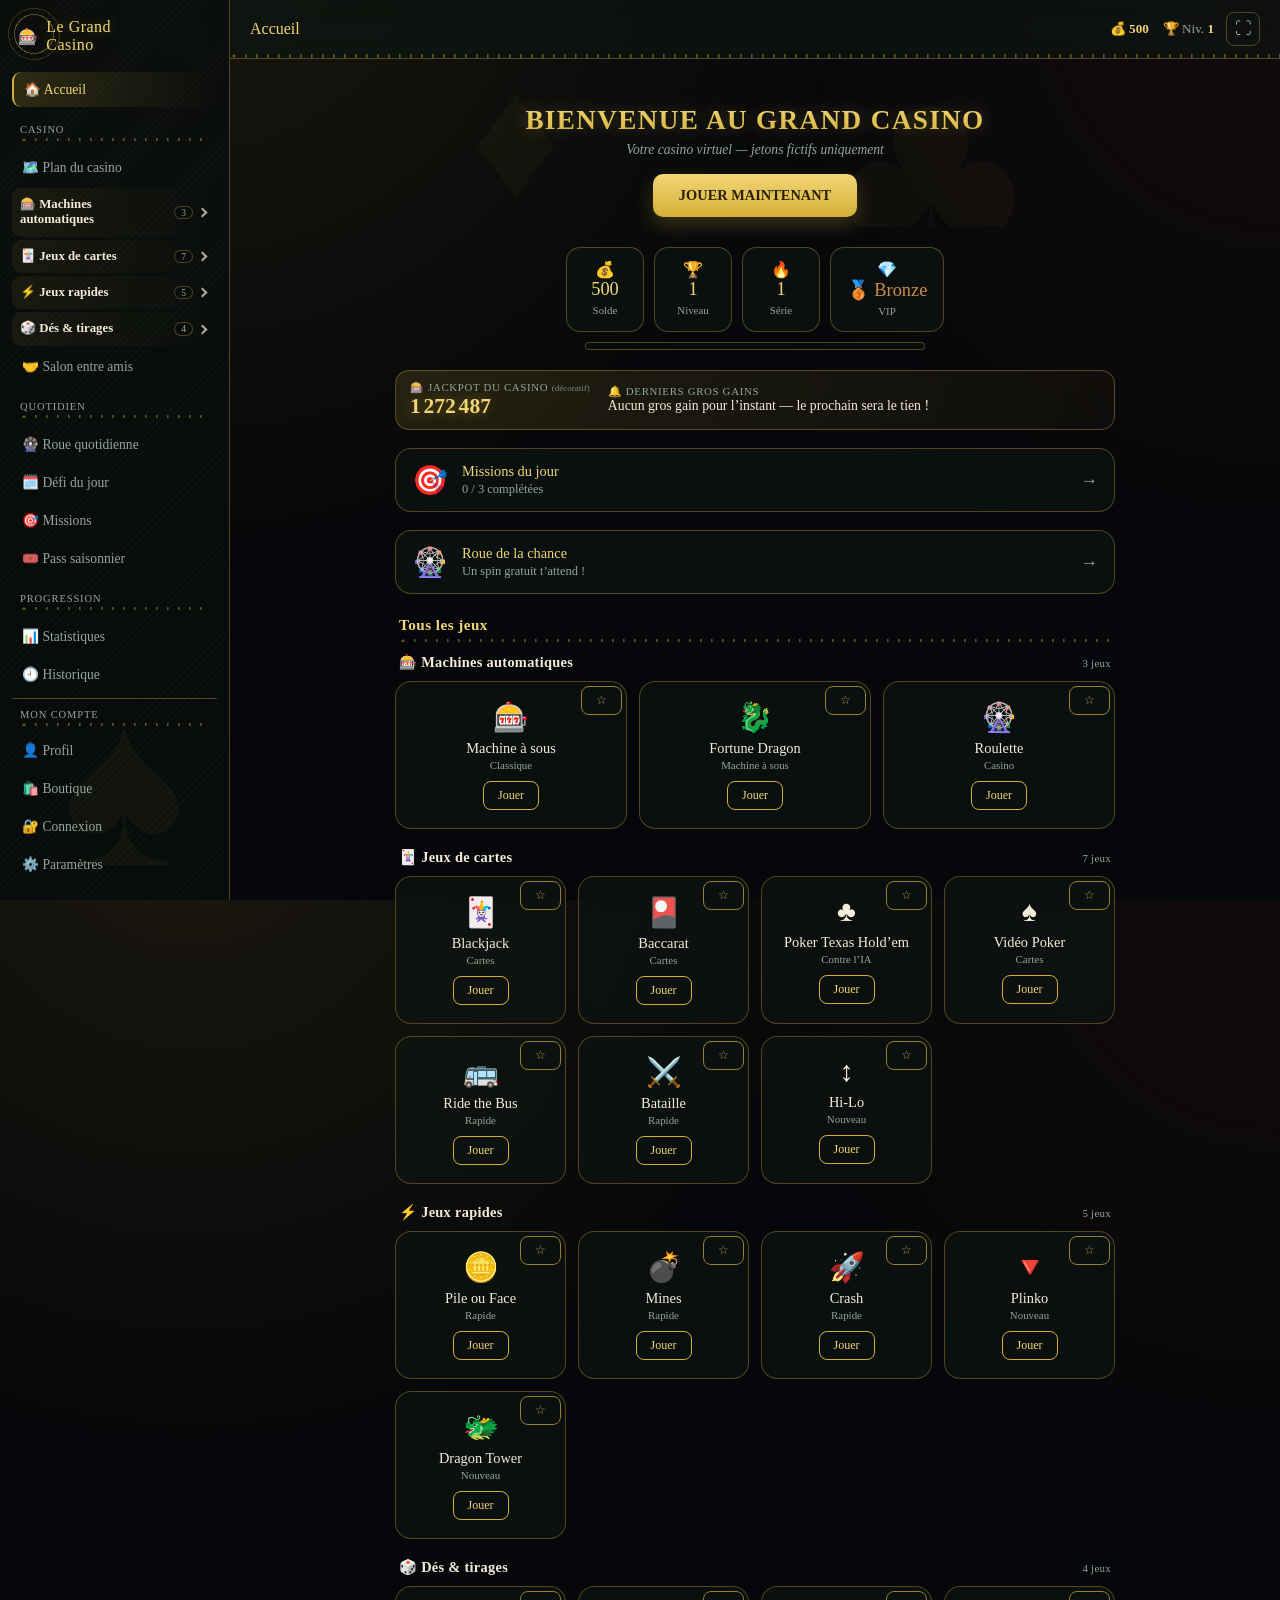
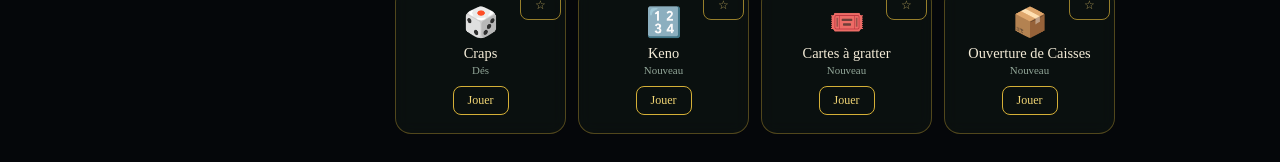
==== commit 4cd2db99: "Navigation : jeux rangés par categories (menu lateral et accueil) Le menu lateral ne montre plus une" ====
--- a/index.html
+++ b/index.html
@@ -65,26 +65,48 @@
       <button data-view="home" class="active">🏠 Accueil</button>
       <div class="side-section">Casino</div>
       <button data-view="floor">🗺️ Plan du casino</button>
-      <button data-view="slots">🎰 Machines à sous</button>
-      <button data-view="dragon">🐉 Fortune Dragon</button>
-      <button data-view="blackjack">🃏 Blackjack</button>
-      <button data-view="roulette">🎡 Roulette</button>
-      <button data-view="bus">🚌 Ride the Bus</button>
-      <button data-view="baccarat">🎴 Baccarat</button>
-      <button data-view="coinflip">🪙 Pile ou Face</button>
-      <button data-view="mines">💣 Mines</button>
-      <button data-view="crash">🚀 Crash</button>
-      <button data-view="war">⚔️ Bataille</button>
-      <button data-view="keno">🔢 Keno</button>
-      <button data-view="plinko">🔻 Plinko</button>
-      <button data-view="hilo">↕️ Hi-Lo</button>
-      <button data-view="scratch">🎟️ Cartes à gratter</button>
-      <button data-view="tower">🐲 Dragon Tower</button>
-      <button data-view="craps">🎲 Craps</button>
-      <button data-view="videopoker">♠️ Vidéo Poker</button>
-      <button data-view="poker">♣️ Poker (vs IA)</button>
+      <!-- Catégories repliables (voir le module Navigation de core.js) : chaque jeu garde son bouton data-view,
+           seul son rangement change. Garder cette liste alignée sur GAME_CATS (core.js, accueil). -->
+      <div class="side-group" data-cat="machines">
+        <button class="side-cat" type="button" aria-expanded="false" aria-controls="cat-machines">🎰 Machines automatiques <span class="sc-n">3</span><span class="sc-chev" aria-hidden="true"></span></button>
+        <div class="side-sub" id="cat-machines" role="group" aria-label="Machines automatiques" hidden>
+          <button data-view="slots">🎰 Machines à sous</button>
+          <button data-view="dragon">🐉 Fortune Dragon</button>
+          <button data-view="roulette">🎡 Roulette</button>
+        </div>
+      </div>
+      <div class="side-group" data-cat="cards">
+        <button class="side-cat" type="button" aria-expanded="false" aria-controls="cat-cards">🃏 Jeux de cartes <span class="sc-n">7</span><span class="sc-chev" aria-hidden="true"></span></button>
+        <div class="side-sub" id="cat-cards" role="group" aria-label="Jeux de cartes" hidden>
+          <button data-view="blackjack">🃏 Blackjack</button>
+          <button data-view="baccarat">🎴 Baccarat</button>
+          <button data-view="poker">♣️ Poker (vs IA)</button>
+          <button data-view="videopoker">♠️ Vidéo Poker</button>
+          <button data-view="bus">🚌 Ride the Bus</button>
+          <button data-view="war">⚔️ Bataille</button>
+          <button data-view="hilo">↕️ Hi-Lo</button>
+        </div>
+      </div>
+      <div class="side-group" data-cat="quick">
+        <button class="side-cat" type="button" aria-expanded="false" aria-controls="cat-quick">⚡ Jeux rapides <span class="sc-n">5</span><span class="sc-chev" aria-hidden="true"></span></button>
+        <div class="side-sub" id="cat-quick" role="group" aria-label="Jeux rapides" hidden>
+          <button data-view="coinflip">🪙 Pile ou Face</button>
+          <button data-view="mines">💣 Mines</button>
+          <button data-view="crash">🚀 Crash</button>
+          <button data-view="plinko">🔻 Plinko</button>
+          <button data-view="tower">🐲 Dragon Tower</button>
+        </div>
+      </div>
+      <div class="side-group" data-cat="draws">
+        <button class="side-cat" type="button" aria-expanded="false" aria-controls="cat-draws">🎲 Dés &amp; tirages <span class="sc-n">4</span><span class="sc-chev" aria-hidden="true"></span></button>
+        <div class="side-sub" id="cat-draws" role="group" aria-label="Dés et tirages" hidden>
+          <button data-view="craps">🎲 Craps</button>
+          <button data-view="keno">🔢 Keno</button>
+          <button data-view="scratch">🎟️ Cartes à gratter</button>
+          <button data-view="cases">📦 Ouverture de Caisses</button>
+        </div>
+      </div>
       <button data-view="friends">🤝 Salon entre amis</button>
-      <button data-view="cases">📦 Ouverture de Caisses</button>
       <div class="side-section">Quotidien</div>
       <button data-view="wheel">🎡 Roue quotidienne</button>
       <button data-view="daily">🗓️ Défi du jour</button>
@@ -164,8 +186,8 @@
           <h2 class="section-title">Vos favoris</h2>
           <div class="game-grid" id="favGrid"></div>
         </div>
-        <h2 class="section-title">Jeux populaires</h2>
-        <div class="game-grid" id="popularGrid"></div>
+        <h2 class="section-title">Tous les jeux</h2>
+        <div class="game-cats" id="popularGrid"></div>
       </section>
 
       <section class="view" id="view-floor"><div class="panel">
--- a/css/extras.css
+++ b/css/extras.css
@@ -75,3 +75,26 @@
 
 /* ---- Effets de victoire (voir js/win-effects.js) ---- */
 #winFx{position:fixed;inset:0;width:100%;height:100%;pointer-events:none;z-index:9000}
+
+/* ---- Menu latéral : catégories de jeux repliables (module Navigation de core.js) ---- */
+.side-group{display:flex;flex-direction:column;gap:3px}
+.side-nav .side-cat{
+  font-size:.8rem;font-weight:600;letter-spacing:0;line-height:1.2;color:var(--cream);gap:6px;padding:9px 8px;
+  background:linear-gradient(90deg,rgba(212,175,55,.08),transparent);
+}
+.side-nav .side-cat:hover:not(:disabled){background:linear-gradient(90deg,rgba(212,175,55,.16),transparent);color:var(--gold-bright)}
+.side-cat .sc-n{margin-left:auto;font-size:.6rem;font-weight:400;color:var(--muted);background:var(--glass-2);border:1px solid var(--border);border-radius:10px;padding:0 6px}
+.side-cat .sc-chev{flex-shrink:0;width:7px;height:7px;margin:0 3px 0 0;border-right:2px solid currentColor;border-bottom:2px solid currentColor;transform:rotate(-45deg);opacity:.7;transition:transform .2s ease}
+.side-group.open > .side-cat .sc-chev{transform:rotate(45deg)}
+.side-group.has-active > .side-cat{color:var(--gold-bright)}
+.side-group.has-active > .side-cat .sc-n{color:var(--gold-bright);border-color:var(--gold)}
+.side-sub{display:flex;flex-direction:column;gap:2px;margin:0 0 4px 16px;padding-left:8px;border-left:1px solid var(--border)}
+.side-sub[hidden]{display:none}
+.side-nav .side-sub button{font-size:.82rem;padding:7px 10px}
+.side-group.open > .side-sub{animation:subIn .18s ease}
+@keyframes subIn{from{opacity:0;transform:translateY(-4px)}to{opacity:1;transform:none}}
+
+/* ---- Accueil : jeux rangés par catégorie (renderHome de core.js) ---- */
+.cat-title{display:flex;align-items:baseline;justify-content:space-between;gap:10px;margin:20px 4px 10px;font-size:.9rem;font-weight:600;color:var(--cream);letter-spacing:.02em}
+.cat-title:first-child{margin-top:4px}
+.cat-title small{font-size:.68rem;font-weight:400;color:var(--muted)}
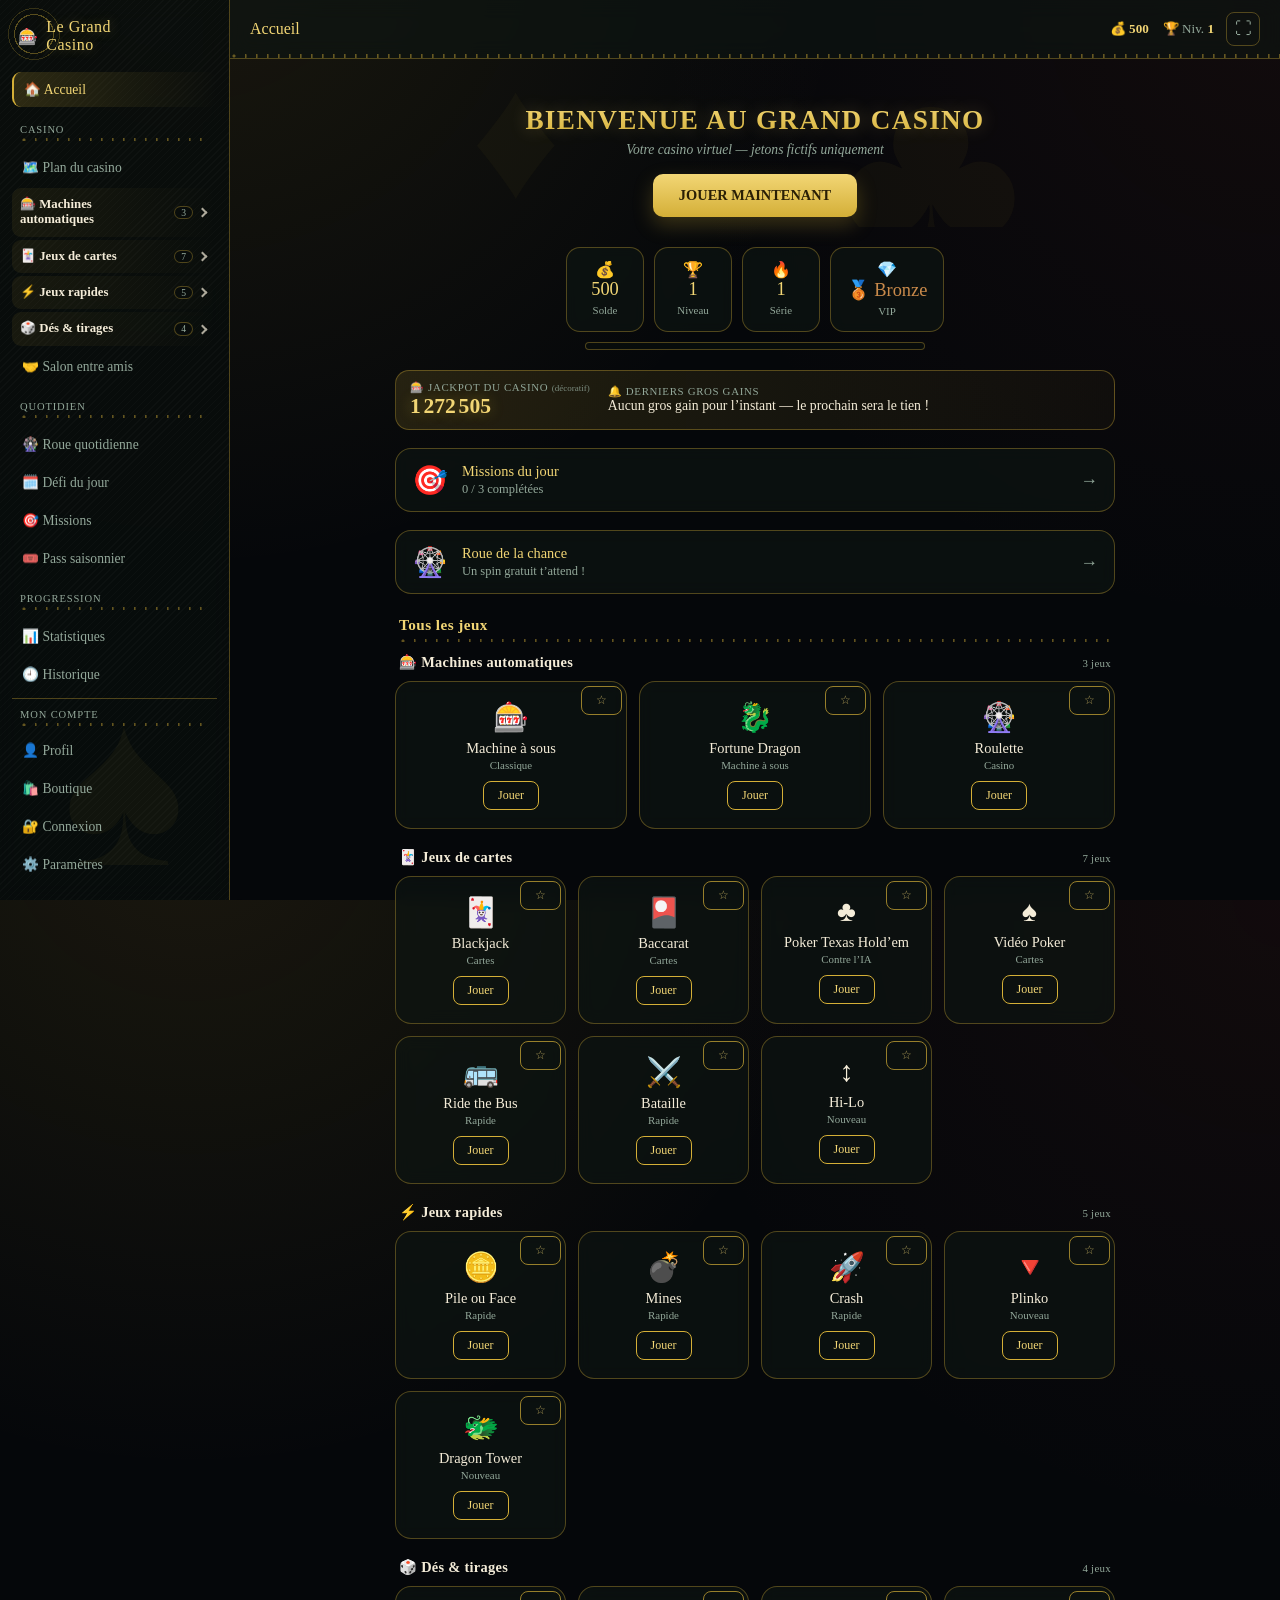
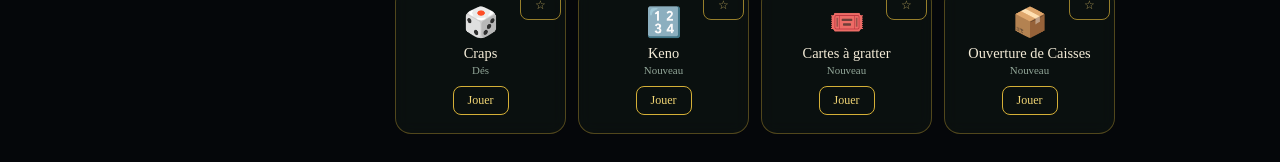
==== commit b1628dc3: "Parametres : reglage de la vitesse de distribution des cartes Nouvelle ligne "Vitesse de distributio" ====
--- a/index.html
+++ b/index.html
@@ -1097,6 +1097,17 @@
         <div class="settings-row"><span>🌙 Thème sombre</span><button class="toggle on" id="themeToggle" aria-pressed="true">Activé</button></div>
         <div class="settings-row"><span>🔊 Son</span><button class="toggle on" id="soundToggle" aria-pressed="true">Activé</button></div>
         <div class="settings-row"><span>🎃 Décor saisonnier automatique</span><button class="toggle on" id="seasonalToggle" aria-pressed="true">Activé</button></div>
+        <div class="settings-row stack" id="dealSpeedRow">
+          <span>🃏 Vitesse de distribution des cartes</span>
+          <div class="seg" id="dealSpeed" role="group" aria-label="Vitesse de distribution des cartes">
+            <button data-ms="0">Instantanée</button><button data-ms="500">Rapide</button><button data-ms="1000">Normale</button><button data-ms="1500">Lente</button>
+          </div>
+          <div class="ds-line">
+            <div class="ds-preview" id="dealSpeedPreview" aria-hidden="true"><i></i><i></i><i></i><i></i><i></i></div>
+            <button class="fr-copy" id="dealSpeedTest" type="button">▶ Aperçu</button>
+          </div>
+          <p class="ds-hint" id="dealSpeedHint"></p>
+        </div>
         <div class="settings-row" id="installRow" style="display:none"><span>📲 Installer l'application</span><button class="primary-btn" id="installAppBtn" style="padding:8px 16px;flex:none">Installer</button></div>
         <h2 class="section-title">Accessibilité</h2>
         <div class="settings-row"><span>🔠 Taille du texte</span>
--- a/css/extras.css
+++ b/css/extras.css
@@ -98,3 +98,19 @@
 .cat-title{display:flex;align-items:baseline;justify-content:space-between;gap:10px;margin:20px 4px 10px;font-size:.9rem;font-weight:600;color:var(--cream);letter-spacing:.02em}
 .cat-title:first-child{margin-top:4px}
 .cat-title small{font-size:.68rem;font-weight:400;color:var(--muted)}
+
+/* ---- Paramètres : vitesse de distribution des cartes (voir js/deal-anim.js) ---- */
+.settings-row.stack{flex-direction:column;align-items:stretch;gap:10px}
+.settings-row.stack .seg{display:flex}
+.settings-row.stack .seg button{flex:1;padding:8px 4px;font-size:.8rem}
+.ds-line{display:flex;align-items:center;justify-content:space-between;gap:10px}
+.ds-line .fr-copy{margin-top:0;padding:6px 12px;font-size:.76rem;flex:none}
+.ds-preview{display:flex;gap:7px;min-height:38px;align-items:center}
+.ds-preview i{
+  display:block;width:24px;height:34px;border-radius:5px;border:1px solid var(--gold);
+  background:repeating-linear-gradient(45deg,rgba(255,255,255,.07) 0 3px,transparent 3px 6px),linear-gradient(135deg,var(--felt),var(--felt-dark));
+  box-shadow:0 2px 5px rgba(0,0,0,.45);opacity:.16;transform:translateY(-9px) scale(.85);
+  transition:opacity .22s ease,transform .22s ease;
+}
+.ds-preview i.on{opacity:1;transform:none}
+.ds-hint{margin:0;color:var(--muted);font-size:.76rem;line-height:1.45}
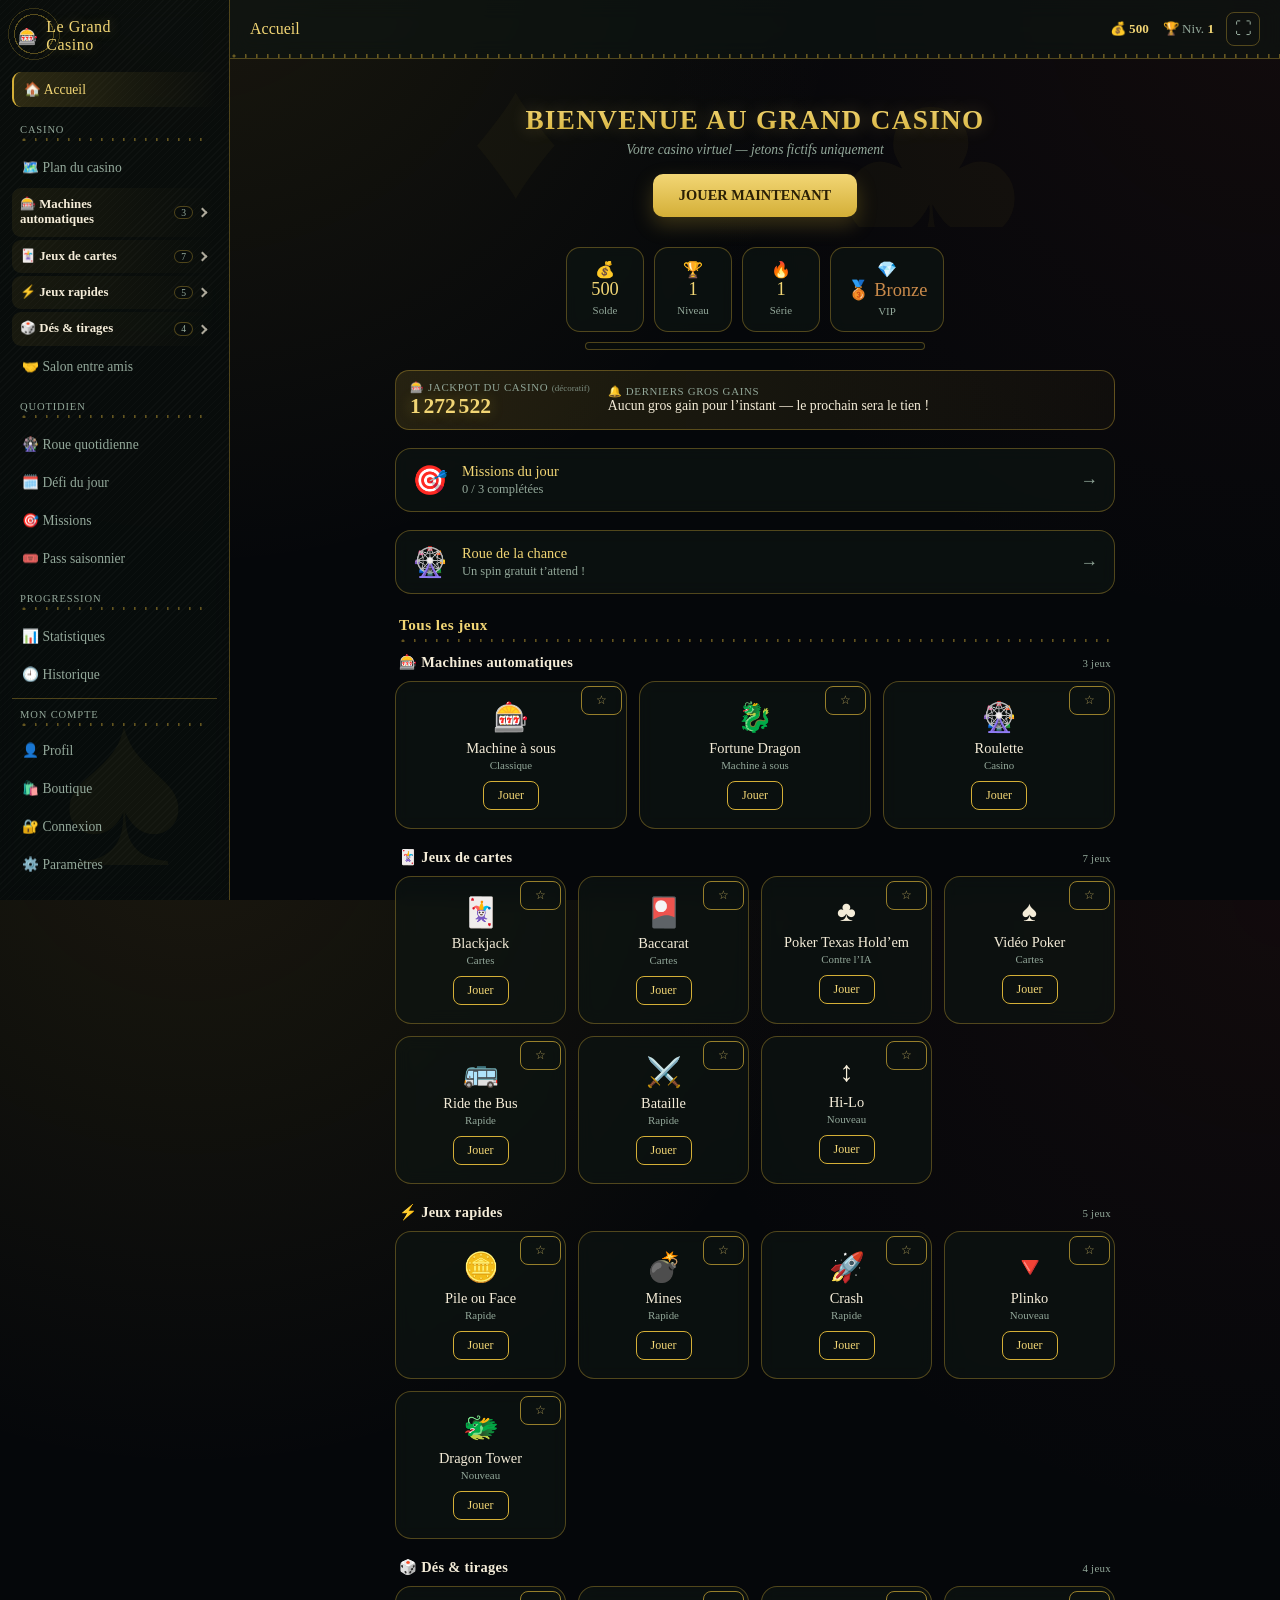
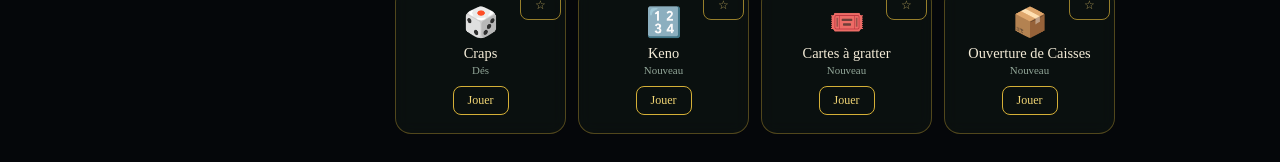
==== commit e76ba14d: "Pseudo modifiable, pages de categories, apercus de la boutique, classement en ligne - Profil : bouto" ====
--- a/index.html
+++ b/index.html
@@ -190,6 +190,11 @@
         <div class="game-cats" id="popularGrid"></div>
       </section>
 
+      <section class="view" id="view-category">
+        <div class="cat-head"><span class="cat-head-icon" id="catIcon" aria-hidden="true"></span><div><h2 id="catName"></h2><p id="catSub"></p></div></div>
+        <div class="game-grid cat-grid" id="catGrid"></div>
+      </section>
+
       <section class="view" id="view-floor"><div class="panel">
         <div class="scene-header"><span class="sh-icon">🗺️</span><div><div class="sh-name">Plan du casino</div><div class="sh-desc">Balade-toi dans les salles — clique une table ou une zone pour y jouer</div></div></div>
         <div class="floor-stage">
@@ -935,7 +940,16 @@
       <section class="view" id="view-profil"><div class="panel">
         <div style="text-align:center;margin-bottom:14px">
           <div class="avatar" id="pf-avatar">🎲</div>
-          <div style="color:var(--gold-bright);font-size:1rem;margin-top:8px" id="pf-pseudo">Joueur</div>
+          <div class="pf-name-row" id="pf-nameRow">
+            <span class="pf-pseudo" id="pf-pseudo">Joueur</span>
+            <button type="button" class="pf-edit" id="pf-editBtn" aria-label="Modifier mon pseudo" title="Modifier mon pseudo">✏️ Modifier</button>
+          </div>
+          <form class="pf-name-form" id="pf-nameForm" hidden autocomplete="off">
+            <input type="text" id="pf-nameInput" maxlength="20" aria-label="Nouveau pseudo" placeholder="Ton pseudo (2 à 20 caractères)">
+            <button type="submit" class="primary-btn">Valider</button>
+            <button type="button" id="pf-nameCancel">Annuler</button>
+          </form>
+          <p class="pf-name-msg" id="pf-nameMsg" aria-live="polite"></p>
         </div>
         <details class="info-disclosure av-details" open>
           <summary>🎨 Personnaliser mon avatar</summary>
@@ -1077,15 +1091,25 @@
 
       <section class="view" id="view-leaderboard"><div class="panel">
         <div class="scene-header"><span class="sh-icon">📊</span><div><div class="sh-name">Classement</div><div class="sh-desc">Compare ta progression avec tes amis</div></div></div>
-        <p class="acc-hint">Ce site n'a pas de serveur central : pour comparer ton score à celui d'un ami, demande-lui d'exporter sa sauvegarde (Paramètres → « Exporter ma sauvegarde ») et importe son fichier ici. Rien n'est envoyé nulle part — tout reste sur cet appareil.</p>
         <div class="lb-controls">
           <select id="lb-sort" aria-label="Trier le classement par">
+            <option value="balance">Solde actuel</option>
             <option value="totalWon">Total gagné</option>
             <option value="totalWagered">Total misé</option>
             <option value="biggestWin">Plus gros gain</option>
             <option value="crashBestMult">Meilleur multiplicateur Crash</option>
             <option value="gamesPlayed">Parties jouées</option>
           </select>
+        </div>
+        <div class="lb-online" id="lb-online" style="display:none">
+          <h2 class="section-title">🌍 Classement en ligne <small class="lb-live" id="lb-live"></small></h2>
+          <p class="lb-status" id="lb-onlineStatus"></p>
+          <div id="lb-onlineList"></div>
+          <div class="lb-online-actions" id="lb-onlineActions"></div>
+        </div>
+        <h2 class="section-title">Comparer avec des sauvegardes d'amis</h2>
+        <p class="acc-hint">Pour comparer ton score à celui d'un ami hors ligne, demande-lui d'exporter sa sauvegarde (Paramètres → « Exporter ma sauvegarde ») et importe son fichier ici. Cette partie reste sur cet appareil : rien n'est envoyé nulle part.</p>
+        <div class="lb-controls">
           <button class="primary-btn" id="lb-addBtn">+ Ajouter un ami</button>
           <input type="file" id="lb-fileInput" accept="application/json,.json" style="display:none">
         </div>
@@ -1209,6 +1233,7 @@
 <script src="js/challenges.js"></script>
 <script src="js/cloud-sync.js"></script>
 <script src="js/leaderboard.js"></script>
+<script src="js/online-leaderboard.js"></script>
 <script src="js/ambiance.js"></script>
 <script src="js/sw-register.js"></script>
 <script src="js/install-prompt.js"></script>
--- a/css/base.css
+++ b/css/base.css
@@ -465,8 +465,8 @@
   border:1px solid var(--cb-accent);background:radial-gradient(circle,var(--cb-accent) 0 18%,rgba(0,0,0,.4) 20% 100%);
   box-shadow:0 0 0 2px rgba(0,0,0,.3);
 }
-:root[data-cardback="royal"] .card-back{--cb-pat:rgba(192,132,252,.42);--cb-a:#3b1066;--cb-b:#14031f;--cb-accent:#c084fc}
-:root[data-cardback="dragon"] .card-back{--cb-pat:rgba(232,193,74,.45);--cb-a:#8f1522;--cb-b:#2a050a;--cb-accent:#e8c14a}
+:root[data-cardback="royal"] .card-back,.card-back.cb-royal{--cb-pat:rgba(192,132,252,.42);--cb-a:#3b1066;--cb-b:#14031f;--cb-accent:#c084fc}
+:root[data-cardback="dragon"] .card-back,.card-back.cb-dragon{--cb-pat:rgba(232,193,74,.45);--cb-a:#8f1522;--cb-b:#2a050a;--cb-accent:#e8c14a}
 .card-3d.lg .card-face{font-size:16px;border-radius:9px}
 .card-3d.lg .card-back{border-radius:9px}
 
--- a/css/extras.css
+++ b/css/extras.css
@@ -99,6 +99,37 @@
 .cat-title:first-child{margin-top:4px}
 .cat-title small{font-size:.68rem;font-weight:400;color:var(--muted)}
 
+/* ---- Profil : pseudo modifiable ---- */
+.pf-name-row{display:flex;align-items:center;justify-content:center;gap:10px;margin-top:8px;flex-wrap:wrap}
+.pf-name-row[hidden],.pf-name-form[hidden]{display:none}
+.pf-pseudo{color:var(--gold-bright);font-size:1.05rem}
+.pf-edit{background:var(--bg-deep);border:1px solid var(--border);color:var(--cream);border-radius:999px;padding:3px 11px;font-family:inherit;font-size:.72rem;cursor:pointer;transition:border-color .15s ease,color .15s ease}
+.pf-edit:hover{border-color:var(--gold);color:var(--gold-bright)}
+.pf-name-form{display:flex;gap:8px;justify-content:center;align-items:center;margin-top:8px;flex-wrap:wrap}
+.pf-name-form input{flex:1 1 180px;max-width:260px;background:var(--bg-deep);border:1px solid var(--gold);color:var(--cream);border-radius:10px;padding:8px 12px;font-family:inherit;font-size:.9rem}
+.pf-name-form button{padding:8px 14px;font-size:.8rem;border-radius:10px;cursor:pointer;font-family:inherit}
+.pf-name-form button[type="button"]{background:var(--bg-deep);border:1px solid var(--border);color:var(--cream)}
+.pf-name-msg{min-height:1.1em;margin:4px 0 0;font-size:.74rem;color:var(--muted)}
+
+/* ---- Page d'une catégorie : choix des jeux à droite (core.js, renderCategory) ---- */
+.cat-head{display:flex;align-items:center;gap:14px;margin:6px 4px 16px;padding:14px 16px;border:1px solid var(--border);border-radius:14px;
+  background:linear-gradient(90deg,rgba(212,175,55,.14),rgba(212,175,55,.03))}
+.cat-head-icon{font-size:2.2rem;line-height:1}
+.cat-head h2{margin:0;font-size:1.25rem;color:var(--gold-bright);letter-spacing:.03em}
+.cat-head p{margin:2px 0 0;font-size:.8rem;color:var(--muted)}
+.cat-grid{grid-template-columns:repeat(auto-fill,minmax(210px,1fr));gap:14px}
+.cat-grid .game-card{padding:18px 14px}
+.cat-grid .gc-icon{font-size:2.6rem;margin-bottom:8px}
+.cat-grid .gc-name{font-size:1rem;margin-bottom:4px}
+.gc-desc{font-size:.74rem;color:var(--muted);margin-bottom:12px;line-height:1.35;min-height:2.7em}
+@media (max-width:560px){
+  .cat-grid{grid-template-columns:repeat(2,1fr);gap:10px}
+  .cat-grid .game-card{padding:14px 8px}
+  .cat-grid .gc-icon{font-size:2.1rem}
+  .cat-grid .gc-name{font-size:.88rem}
+  .gc-desc{font-size:.68rem;min-height:4em}
+}
+
 /* ---- Paramètres : vitesse de distribution des cartes (voir js/deal-anim.js) ---- */
 .settings-row.stack{flex-direction:column;align-items:stretch;gap:10px}
 .settings-row.stack .seg{display:flex}
@@ -114,3 +145,24 @@
 }
 .ds-preview i.on{opacity:1;transform:none}
 .ds-hint{margin:0;color:var(--muted);font-size:.76rem;line-height:1.45}
+
+/* Petit +N qui flotte sous le solde de l'en-tête quand il augmente (voir showBalance de core.js) */
+.bal-pop{position:fixed;z-index:60;pointer-events:none;font-weight:bold;font-size:.92rem;color:var(--good);white-space:nowrap;
+  text-shadow:0 1px 5px rgba(0,0,0,.75),0 0 10px rgba(79,206,133,.45);font-variant-numeric:tabular-nums}
+/* …et le solde lui-même « bat » une fois en vert (animation 2D à plat : aucun rapport avec les cartes 3D) */
+#hdrBalance.bal-up{display:inline-block;animation:balUp .9s ease-out}
+@keyframes balUp{
+  0%{transform:scale(1);color:inherit;text-shadow:none}
+  25%{transform:scale(1.16);color:var(--good);text-shadow:0 0 12px rgba(79,206,133,.75)}
+  100%{transform:scale(1);color:inherit;text-shadow:none}
+}
+
+/* Puce de vitesse dans l'en-tête de chaque jeu de cartes (raccourci du réglage de Paramètres, voir deal-anim.js) */
+.scene-header .speed-chip{
+  margin-left:auto;flex:none;display:inline-flex;align-items:center;gap:5px;white-space:nowrap;
+  background:var(--bg-deep);border:1px solid var(--border);color:var(--cream);border-radius:999px;
+  padding:4px 11px;font-family:inherit;font-size:.7rem;cursor:pointer;transition:border-color .15s ease,color .15s ease,transform .12s ease;
+}
+.scene-header .speed-chip:hover:not(:disabled){border-color:var(--gold);color:var(--gold-bright)}
+.scene-header .speed-chip:active:not(:disabled){transform:scale(.95)}
+.scene-header .speed-chip:disabled{opacity:.5;cursor:default}
--- a/css/shop.css
+++ b/css/shop.css
@@ -20,6 +20,38 @@
 .shop-item button:disabled{opacity:.5;cursor:default;background:var(--glass-2);color:var(--muted)}
 .shop-item button.shop-equipped{opacity:.8;background:none;border:1px solid var(--gold);color:var(--gold-bright);cursor:default}
 
+/* ---- Fenêtre d'aperçu d'un article (voir shop.js) ---- */
+.shop-item button.sp-btn{background:var(--bg-deep);color:var(--cream);border:1px solid var(--border);font-weight:normal}
+.shop-item button.sp-btn:hover:not(:disabled){border-color:var(--gold);color:var(--gold-bright)}
+.shop-modal{position:fixed;inset:0;z-index:9500;display:flex;align-items:center;justify-content:center;padding:16px;background:rgba(0,0,0,.66);backdrop-filter:blur(3px)}
+.shop-modal[hidden]{display:none}
+.sp-card{width:100%;max-width:440px;background:var(--glass-2);border:1px solid var(--gold);border-radius:18px;padding:18px 16px;box-shadow:0 20px 60px rgba(0,0,0,.6);text-align:center}
+.sp-card h3{margin:0 0 12px;font-size:1.05rem;color:var(--gold-bright)}
+.sp-stage{display:flex;flex-direction:column;align-items:center;justify-content:center;gap:14px;min-height:150px;padding:10px 0}
+.sp-note{margin:8px 0 12px;font-size:.76rem;color:var(--muted);line-height:1.4}
+.sp-actions{display:flex;gap:8px;justify-content:center;flex-wrap:wrap}
+.sp-actions button{border-radius:10px;padding:9px 14px;font-family:inherit;font-size:.8rem;cursor:pointer;font-weight:bold;border:none;
+  background:linear-gradient(180deg,var(--gold-bright),var(--gold));color:#2a1f05}
+.sp-actions button:disabled{opacity:.5;cursor:default;background:var(--glass-2);color:var(--muted)}
+.sp-actions button.shop-equipped{background:none;border:1px solid var(--gold);color:var(--gold-bright)}
+.sp-actions button.sp-close,.sp-actions button.sp-try{background:var(--bg-deep);color:var(--cream);border:1px solid var(--border);font-weight:normal}
+.sp-actions button.sp-try{border-color:var(--gold);color:var(--gold-bright)}
+.sp-cards{display:flex;gap:12px;justify-content:center}
+.sp-felt{width:100%;border:7px solid #3a2410;border-radius:60px / 44px;padding:18px 10px 12px;display:flex;flex-direction:column;align-items:center;gap:10px;box-shadow:inset 0 0 30px rgba(0,0,0,.5),0 0 0 2px var(--gold)}
+.sp-chiprow{display:flex;flex-wrap:wrap;gap:12px 14px;justify-content:center;align-items:flex-end}
+.sp-chip1{display:flex;flex-direction:column;align-items:center;gap:2px;min-height:44px;justify-content:flex-end}
+.sp-chip1 small{font-size:.62rem;color:var(--muted)}
+.sp-pile{min-height:70px;display:flex;align-items:flex-end}
+.sp-avatar{display:flex;justify-content:center;padding:6px}
+.sp-theme{width:100%;max-width:300px;border-radius:12px;padding:10px;border:1px solid var(--border);display:flex;flex-direction:column;gap:8px}
+.spt-bar{height:10px;border-radius:5px;opacity:.9;width:40%}
+.spt-table{height:70px;border-radius:10px;display:flex;align-items:center;justify-content:space-around;font-size:1.6rem;border:1px solid rgba(255,255,255,.12)}
+.spt-line{height:7px;border-radius:4px;opacity:.55}
+.spt-line.short{width:55%}
+.sp-trybar{position:fixed;left:50%;bottom:18px;transform:translateX(-50%);z-index:9600;display:flex;align-items:center;gap:12px;max-width:calc(100vw - 24px);
+  background:var(--glass-2);border:1px solid var(--gold);border-radius:999px;padding:8px 8px 8px 16px;font-size:.78rem;color:var(--cream);box-shadow:0 10px 30px rgba(0,0,0,.55)}
+.sp-trybar button{border:none;border-radius:999px;padding:7px 14px;font-family:inherit;font-size:.76rem;font-weight:bold;cursor:pointer;background:linear-gradient(180deg,var(--gold-bright),var(--gold));color:#2a1f05;white-space:nowrap}
+
 /* ---- Aperçu : pastille de thème (3 couleurs empilées) ou cadre miniature ---- */
 .shop-swatch{display:flex;border-radius:8px;overflow:hidden;width:44px;height:32px;flex-shrink:0;border:1px solid var(--border)}
 .shop-swatch i{flex:1;display:block}
--- a/css/leaderboard.css
+++ b/css/leaderboard.css
@@ -21,5 +21,11 @@
 .lb-name{display:flex;align-items:center;gap:8px;color:var(--cream);flex:1;min-width:90px;overflow:hidden;text-overflow:ellipsis;white-space:nowrap}
 .lb-vip{font-size:.72rem;white-space:nowrap;flex-shrink:0;color:var(--muted)}
 .lb-metric{color:var(--gold-bright);font-weight:bold;font-variant-numeric:tabular-nums;white-space:nowrap;flex-shrink:0;min-width:56px;text-align:right}
+/* Classement en ligne (js/online-leaderboard.js) */
+.lb-live{margin-left:8px;font-size:.68rem;font-weight:normal;color:var(--good);letter-spacing:.04em}
+.lb-status{margin:2px 4px 10px;font-size:.78rem;color:var(--muted);line-height:1.45}
+.lb-online-actions{display:flex;gap:10px;justify-content:center;margin:12px 0 4px;flex-wrap:wrap}
+.lb-online-actions button{padding:9px 16px;border-radius:10px;font-family:inherit;font-size:.8rem;cursor:pointer;background:var(--bg-deep);border:1px solid var(--border);color:var(--cream)}
+.lb-online-actions .primary-btn{background:linear-gradient(180deg,var(--gold-bright),var(--gold));color:#2a1f05;border:none;font-weight:bold}
 .lb-remove{background:none;border:none;color:var(--muted);cursor:pointer;font-size:.8rem;padding:4px;flex-shrink:0;border-radius:6px}
 .lb-remove:hover{color:var(--red);background:rgba(163,53,47,.12)}
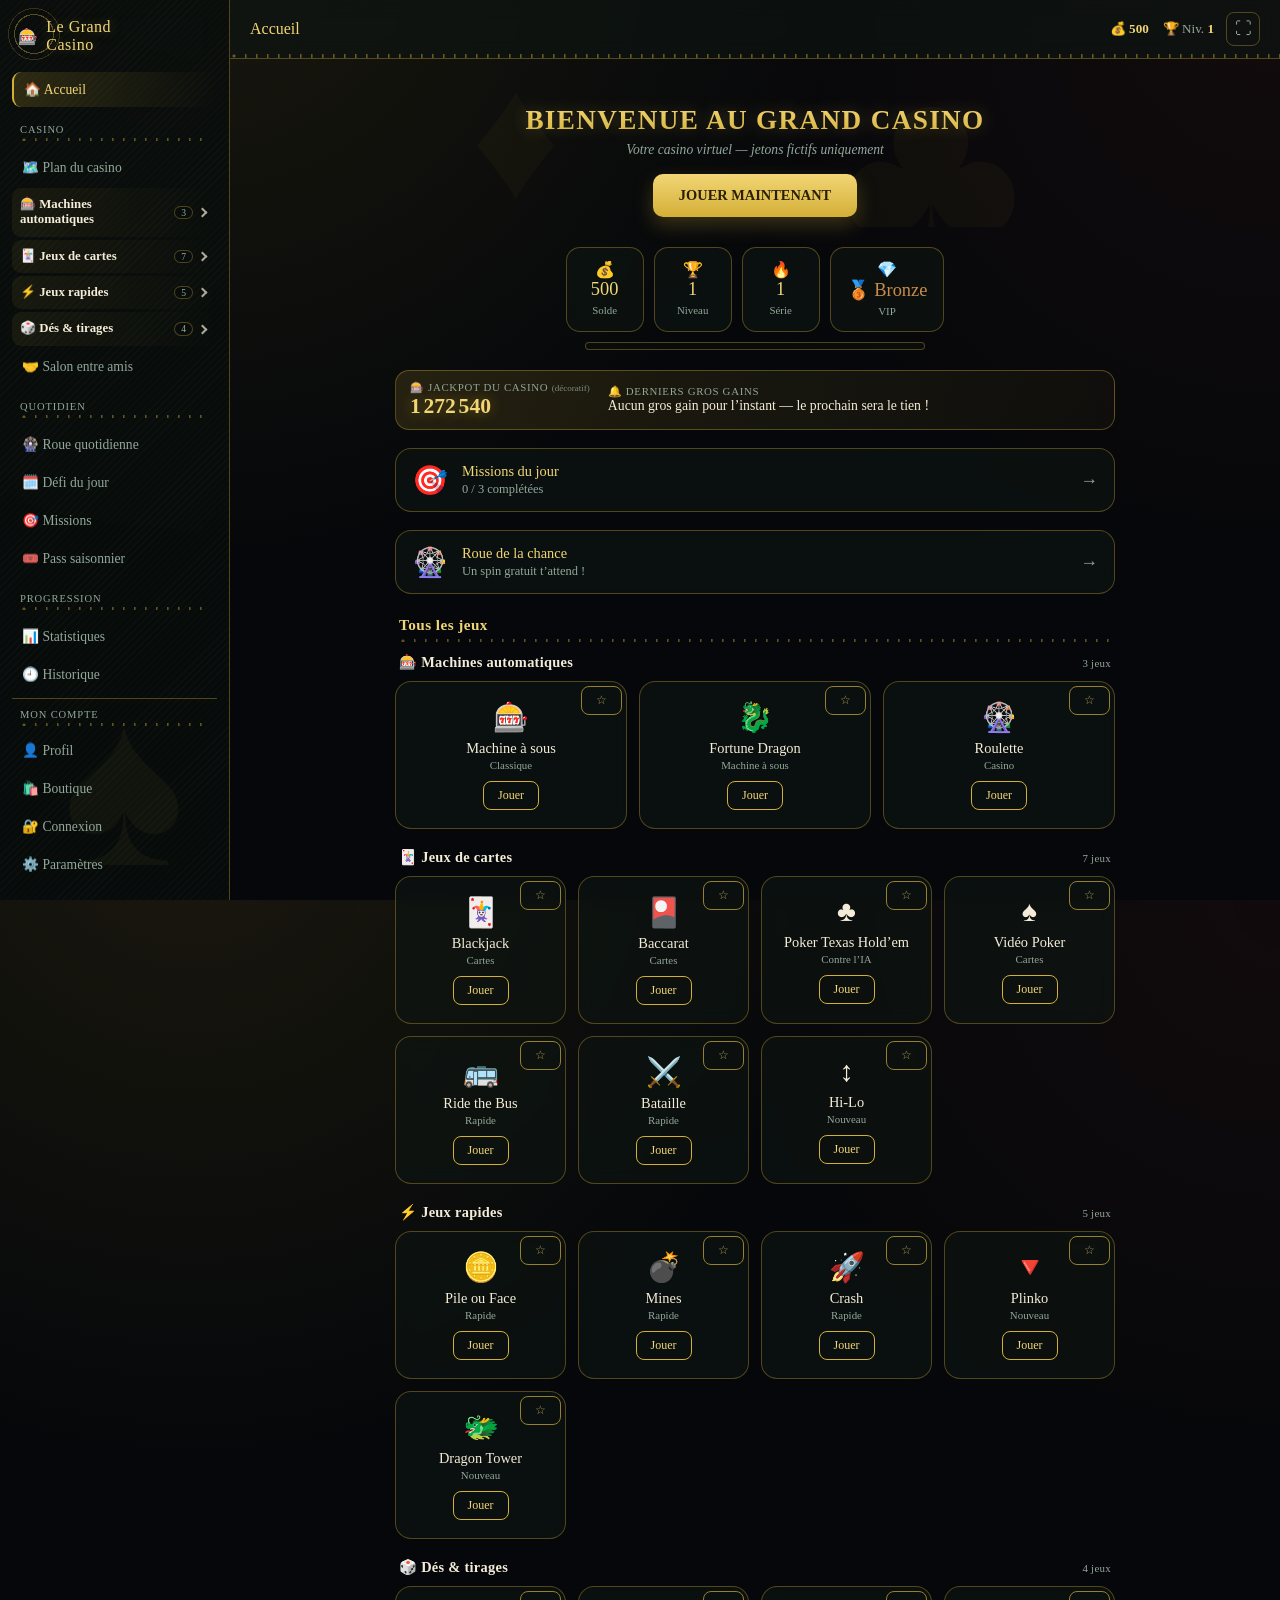
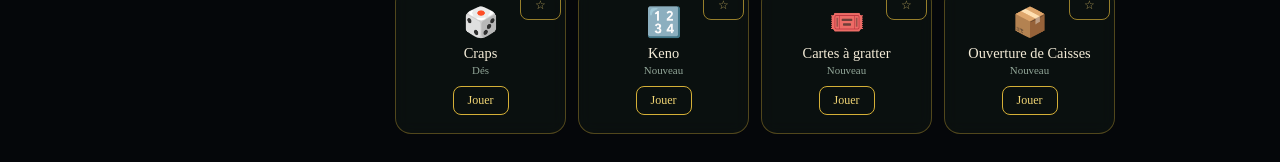
==== commit 6c4fe3f1: "Connexion : formulaire reconnu par le gestionnaire de mots de passe du navigateur - Le bloc de conne" ====
--- a/index.html
+++ b/index.html
@@ -1053,17 +1053,19 @@
           <ol id="acc-steps" class="acc-steps"></ol>
         </div>
 
-        <div id="acc-login" class="acc-block" style="display:none">
+        <!-- Un vrai <form> avec autocomplete username / password : le gestionnaire de mots de passe du navigateur (Google, etc.)
+             propose alors d'enregistrer puis de remplir l'identifiant — le site, lui, ne stocke jamais le mot de passe. -->
+        <form id="acc-login" class="acc-block" style="display:none" autocomplete="on" novalidate>
           <label class="fr-label" for="acc-email">Email</label>
-          <input type="email" id="acc-email" placeholder="toi@exemple.com" autocomplete="email">
+          <input type="email" id="acc-email" name="username" placeholder="toi@exemple.com" autocomplete="username" autocapitalize="none" spellcheck="false">
           <label class="fr-label" for="acc-password">Mot de passe</label>
-          <input type="password" id="acc-password" placeholder="6 caractères minimum" autocomplete="current-password">
+          <input type="password" id="acc-password" name="password" placeholder="6 caractères minimum" autocomplete="current-password">
           <div class="acc-row">
-            <button class="primary-btn" id="acc-signinBtn">Se connecter</button>
-            <button class="fr-copy" id="acc-signupBtn">Créer un compte</button>
-          </div>
-          <button class="fr-copy" id="acc-cancelBtn" style="width:100%;margin-top:8px">Annuler</button>
-        </div>
+            <button type="submit" class="primary-btn" id="acc-signinBtn">Se connecter</button>
+            <button type="button" class="fr-copy" id="acc-signupBtn">Créer un compte</button>
+          </div>
+          <button type="button" class="fr-copy" id="acc-cancelBtn" style="width:100%;margin-top:8px">Annuler</button>
+        </form>
 
         <div id="acc-connected" class="acc-block" style="display:none">
           <div class="profile-row"><span>Connecté</span><b id="acc-userEmail">—</b></div>
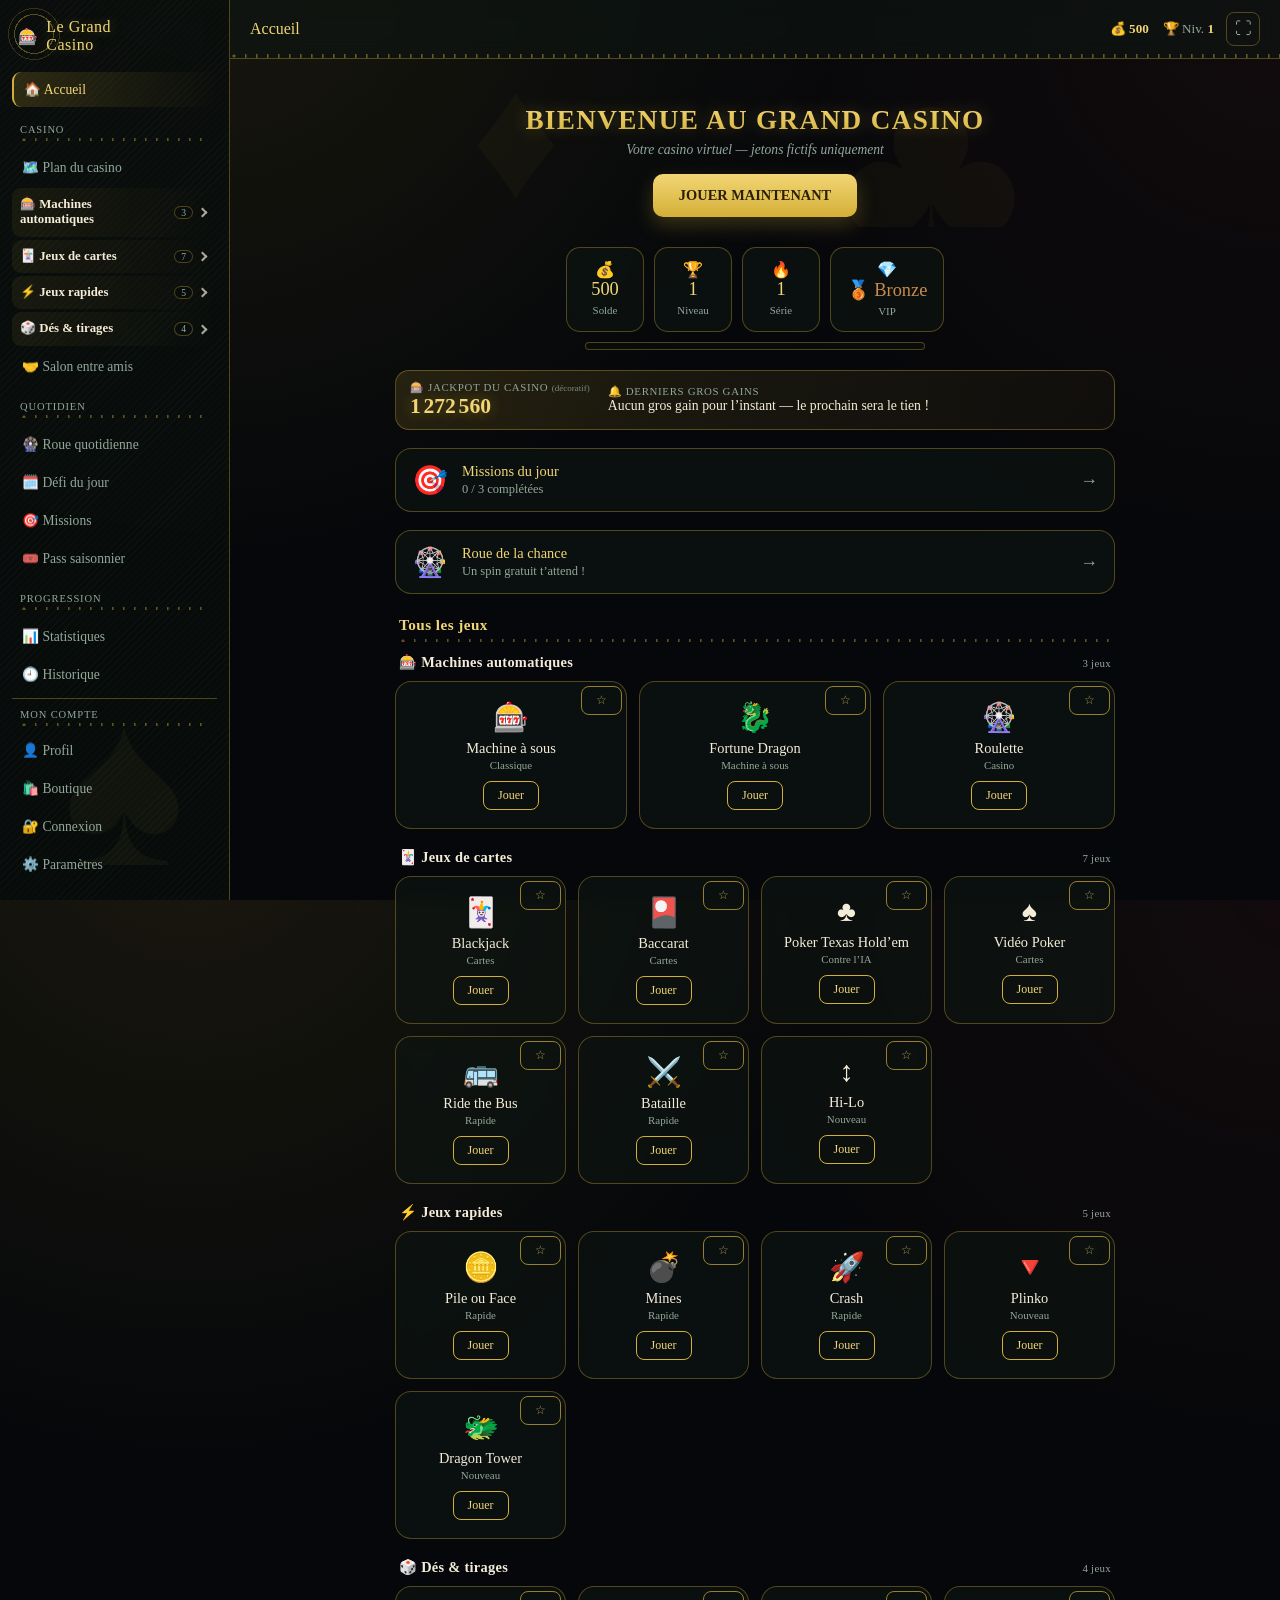
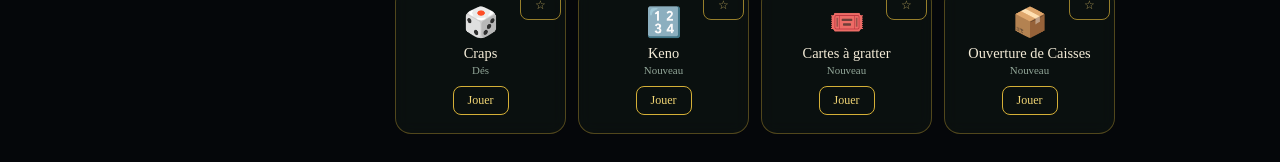
==== commit 1d44238e: "Equilibrage : Fortune Dragon (retour ~154 % -> ~96 %) et Bataille (~103 % -> 100 %) Audit des retour" ====
--- a/index.html
+++ b/index.html
@@ -496,7 +496,7 @@
         <div class="kbd-hint"><kbd>Espace</kbd> pour jouer</div>
         <div class="paytable">
           <div><span>Carte la plus haute</span><span>x2</span></div>
-          <div><span>Guerre gagnée</span><span>x3</span></div>
+          <div><span>Guerre gagnée</span><span>x2</span></div>
         </div>
       </div></section>
 
